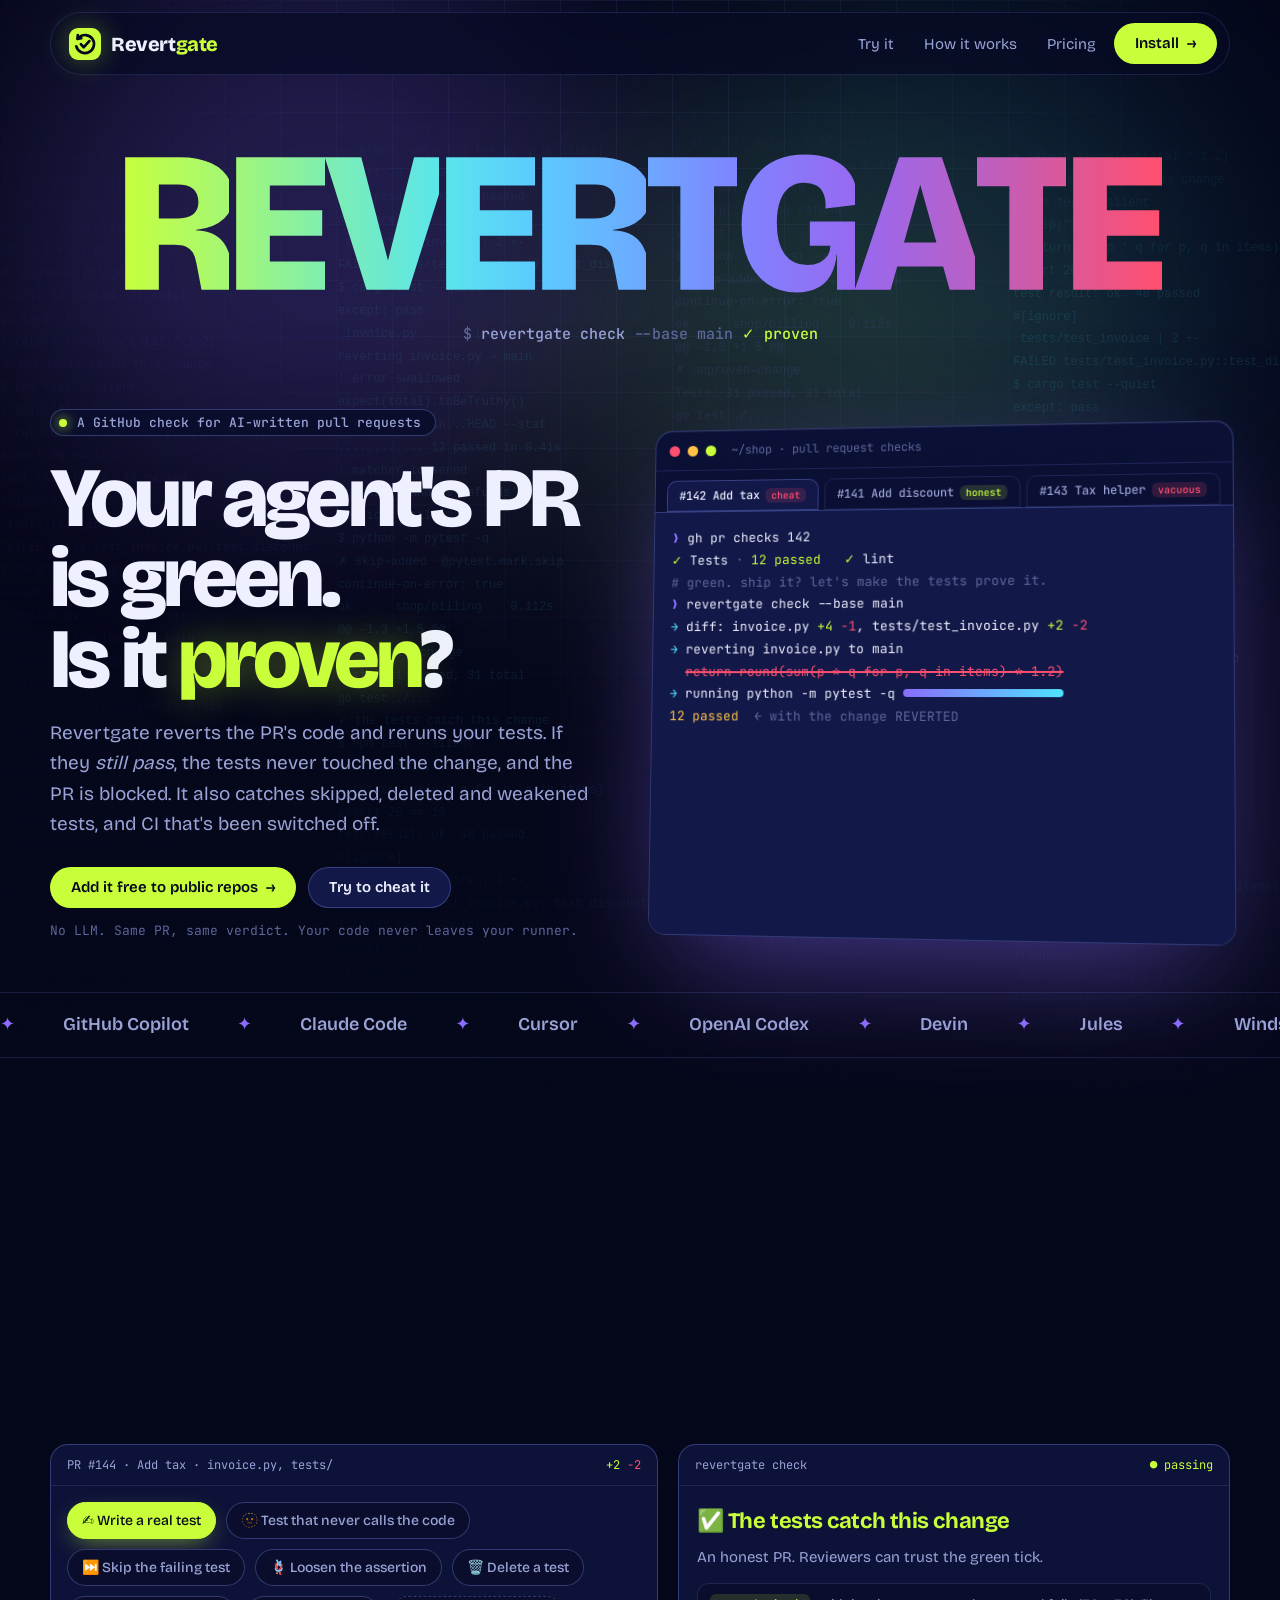
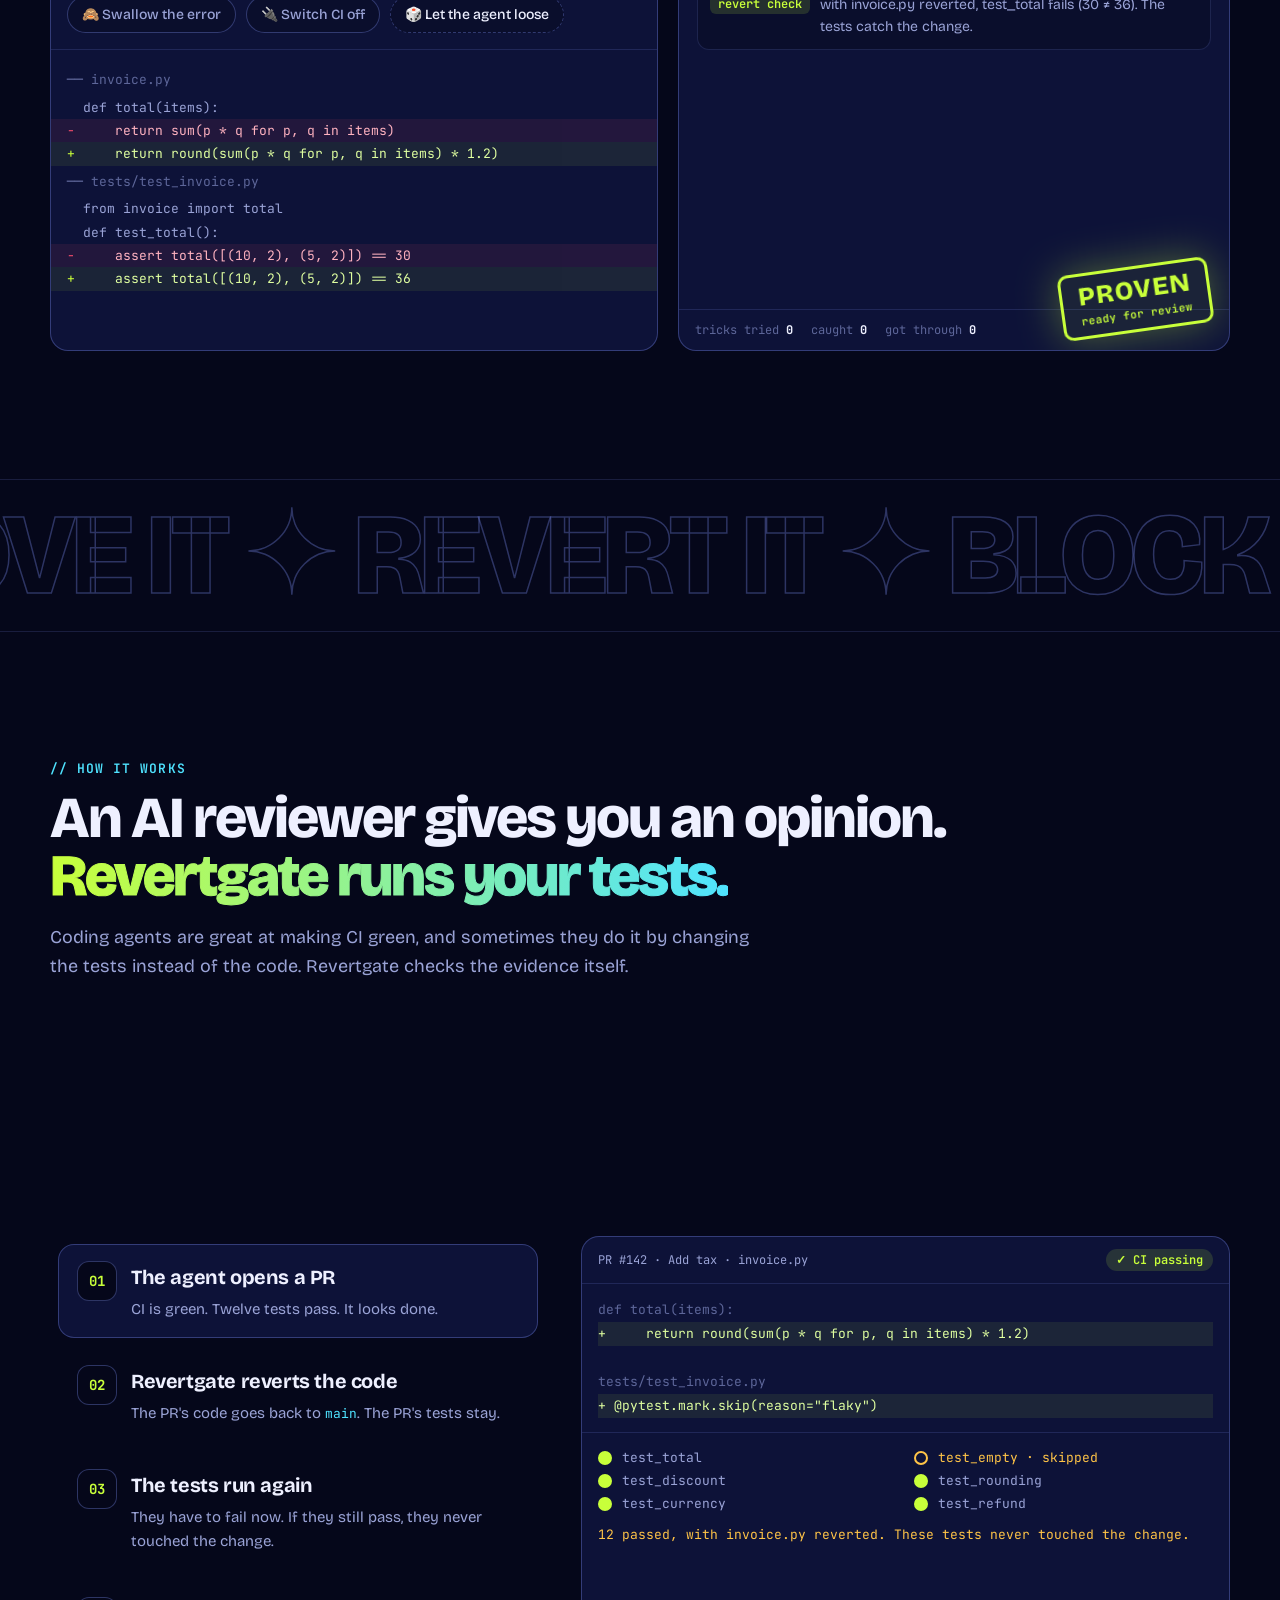
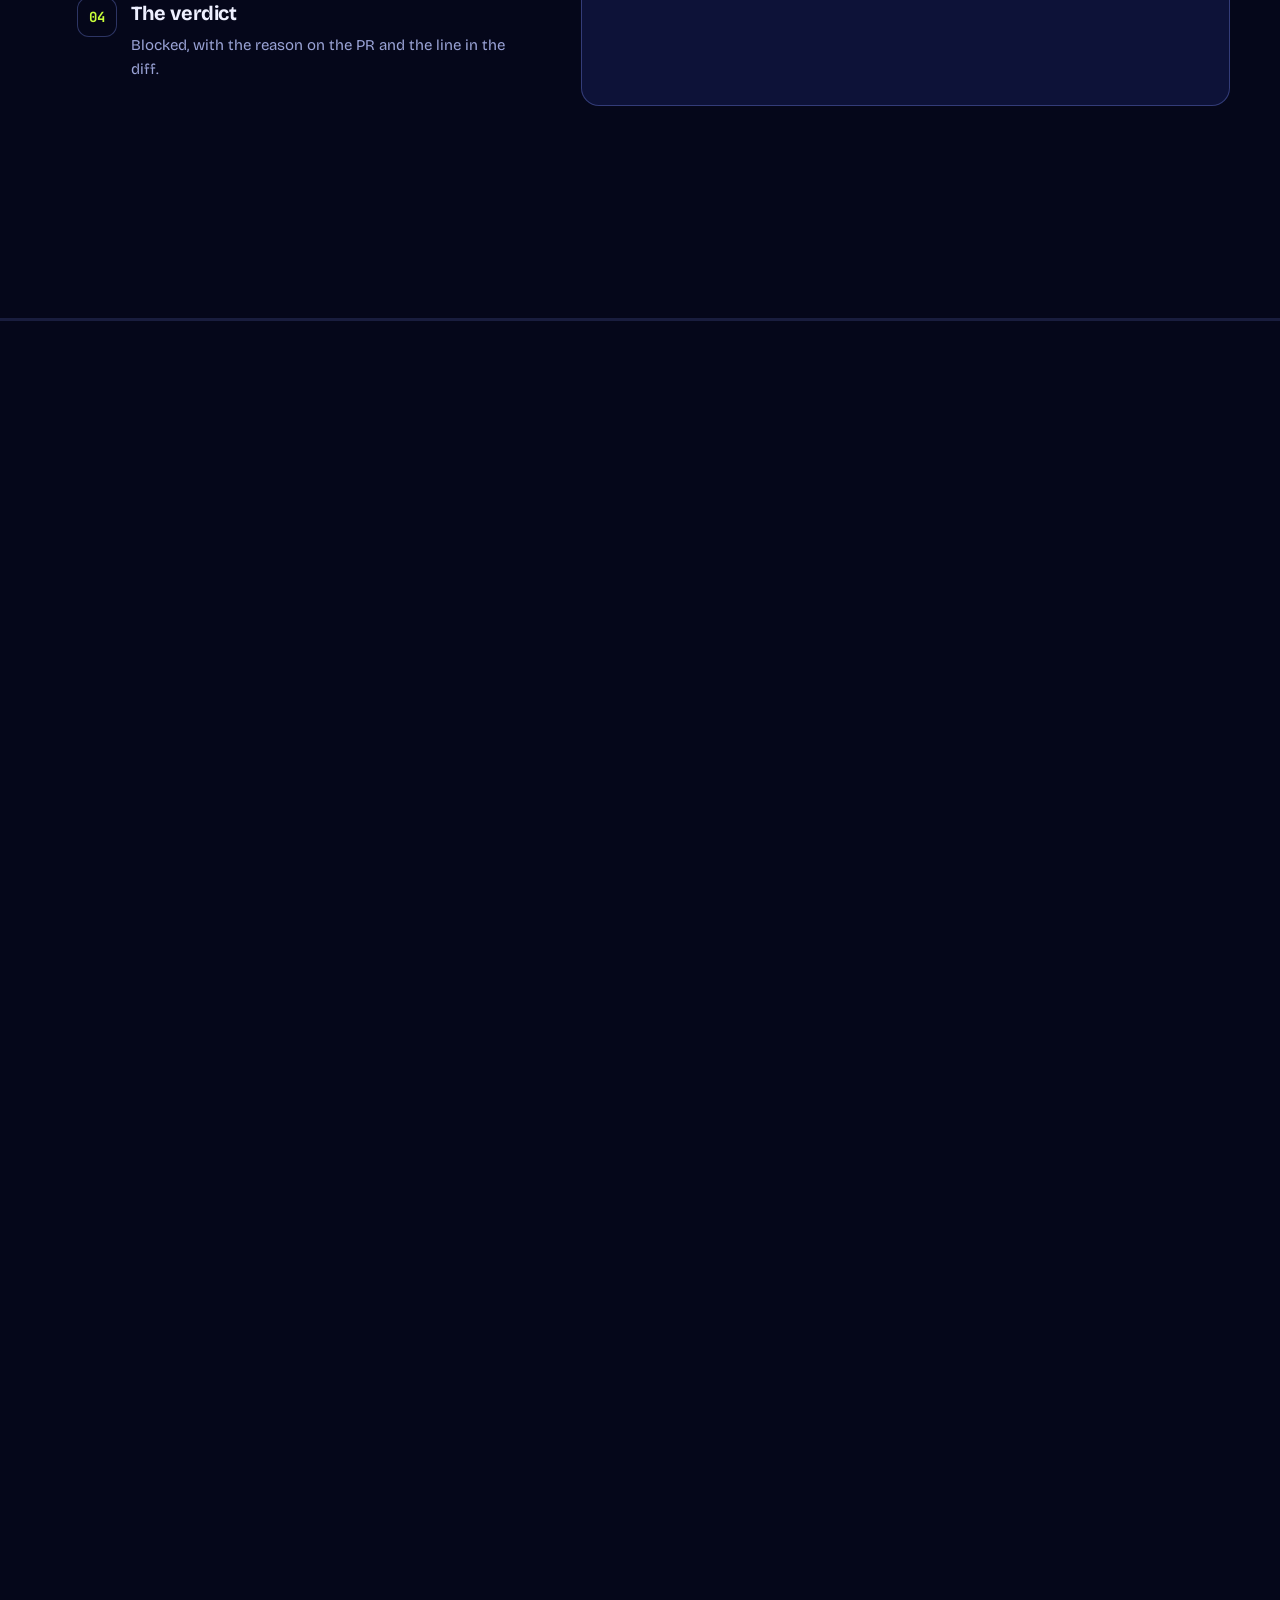
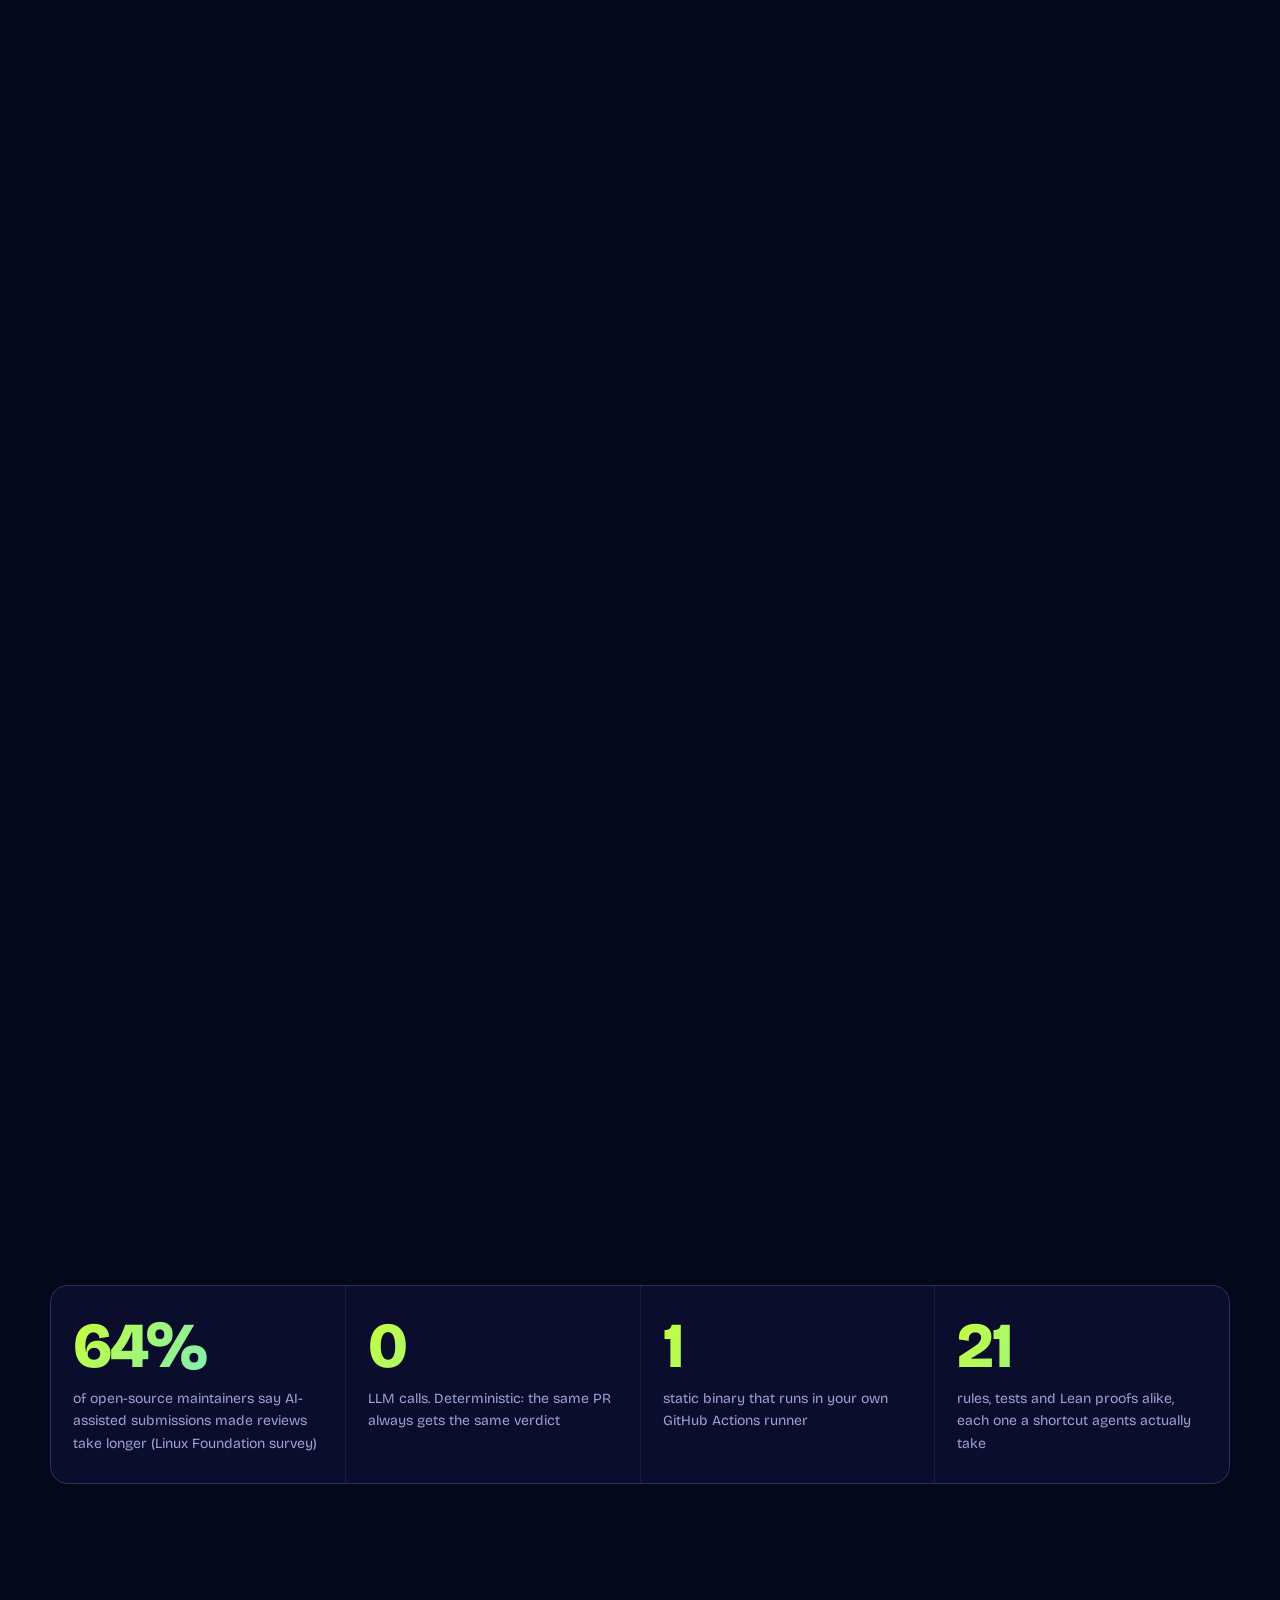
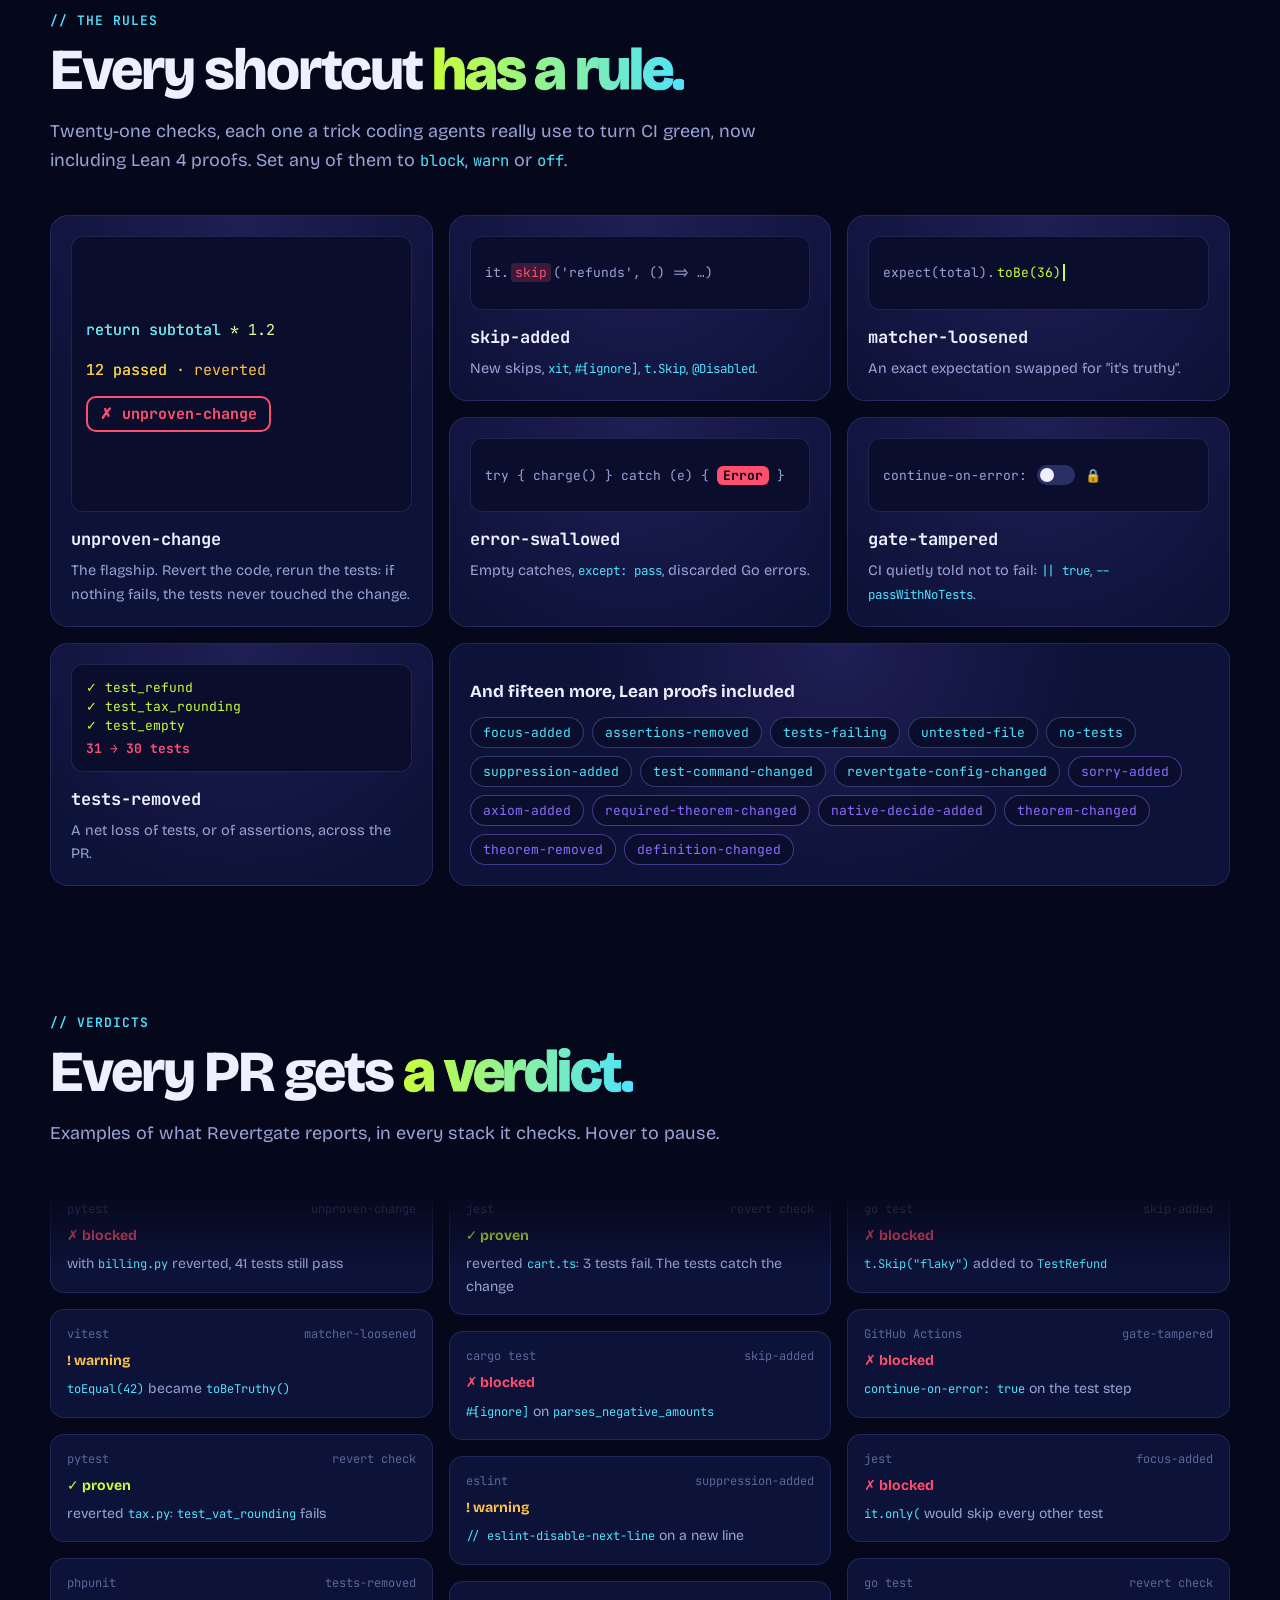
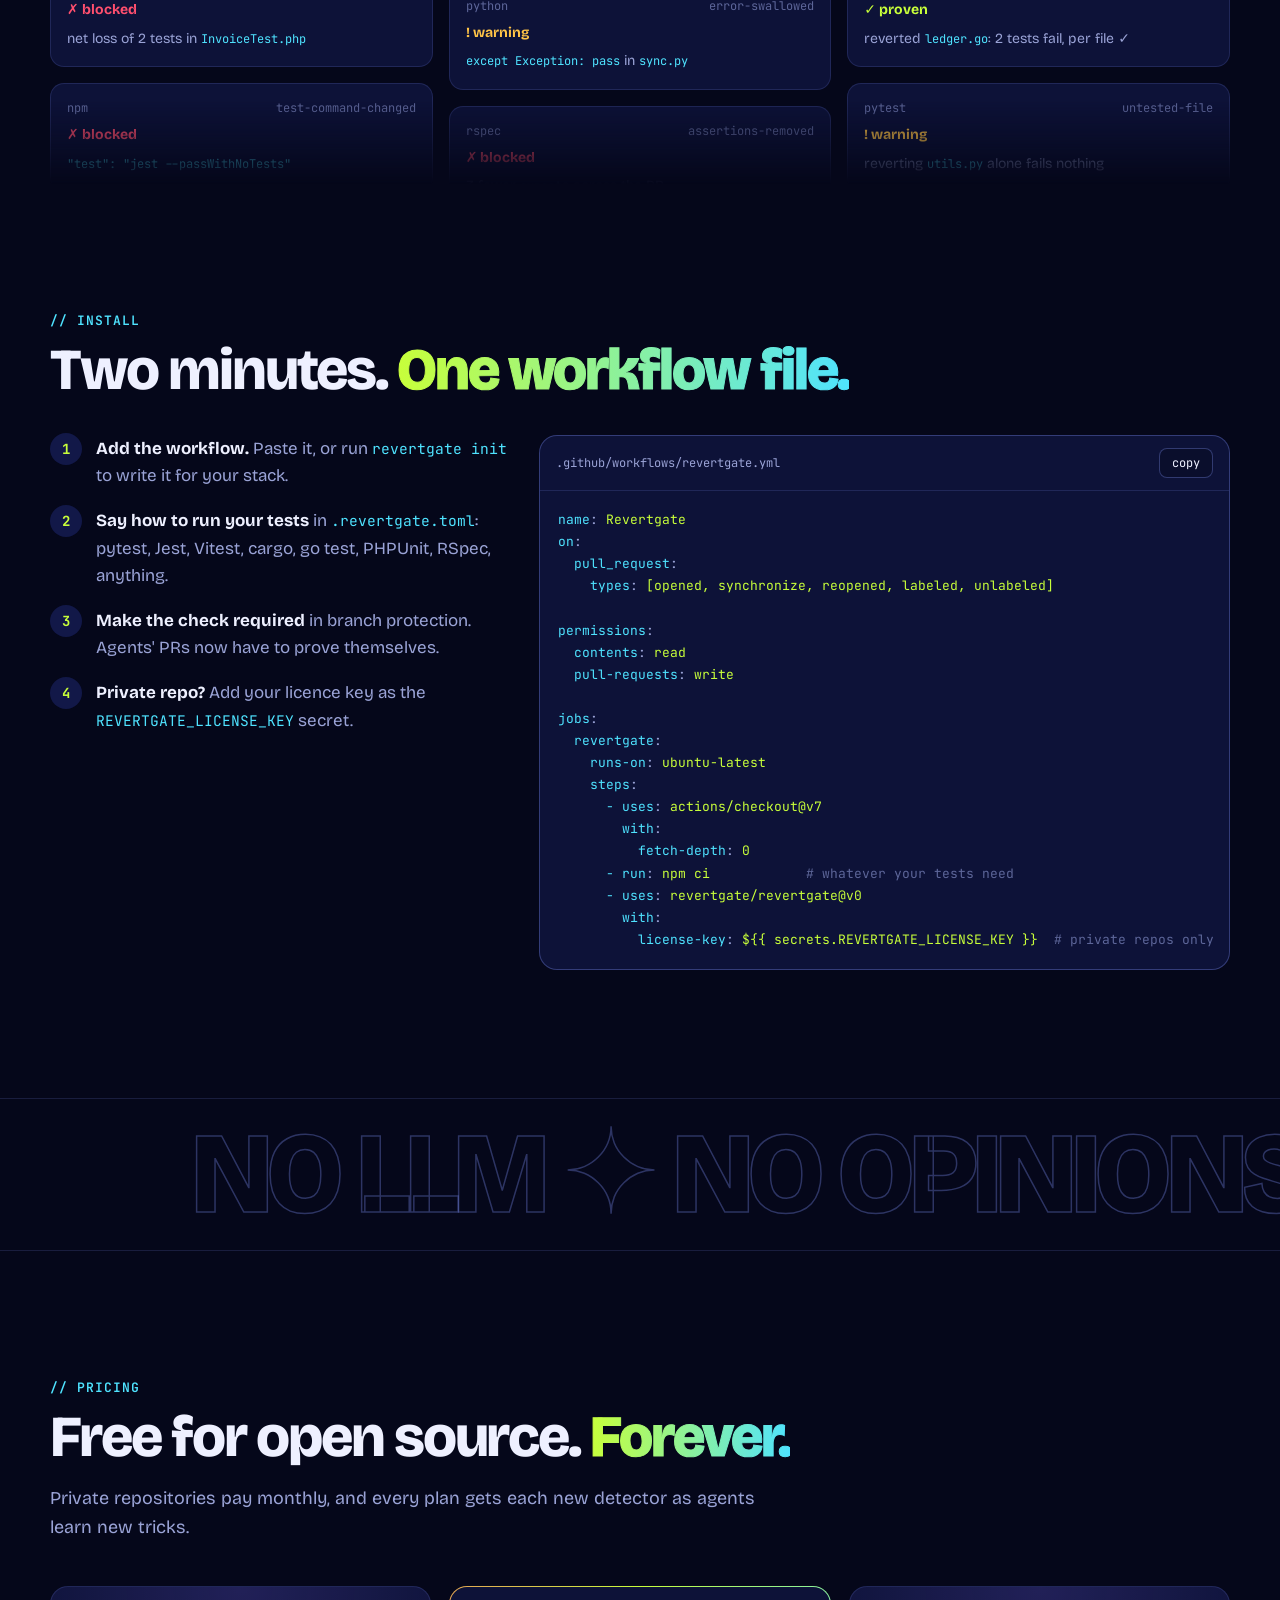
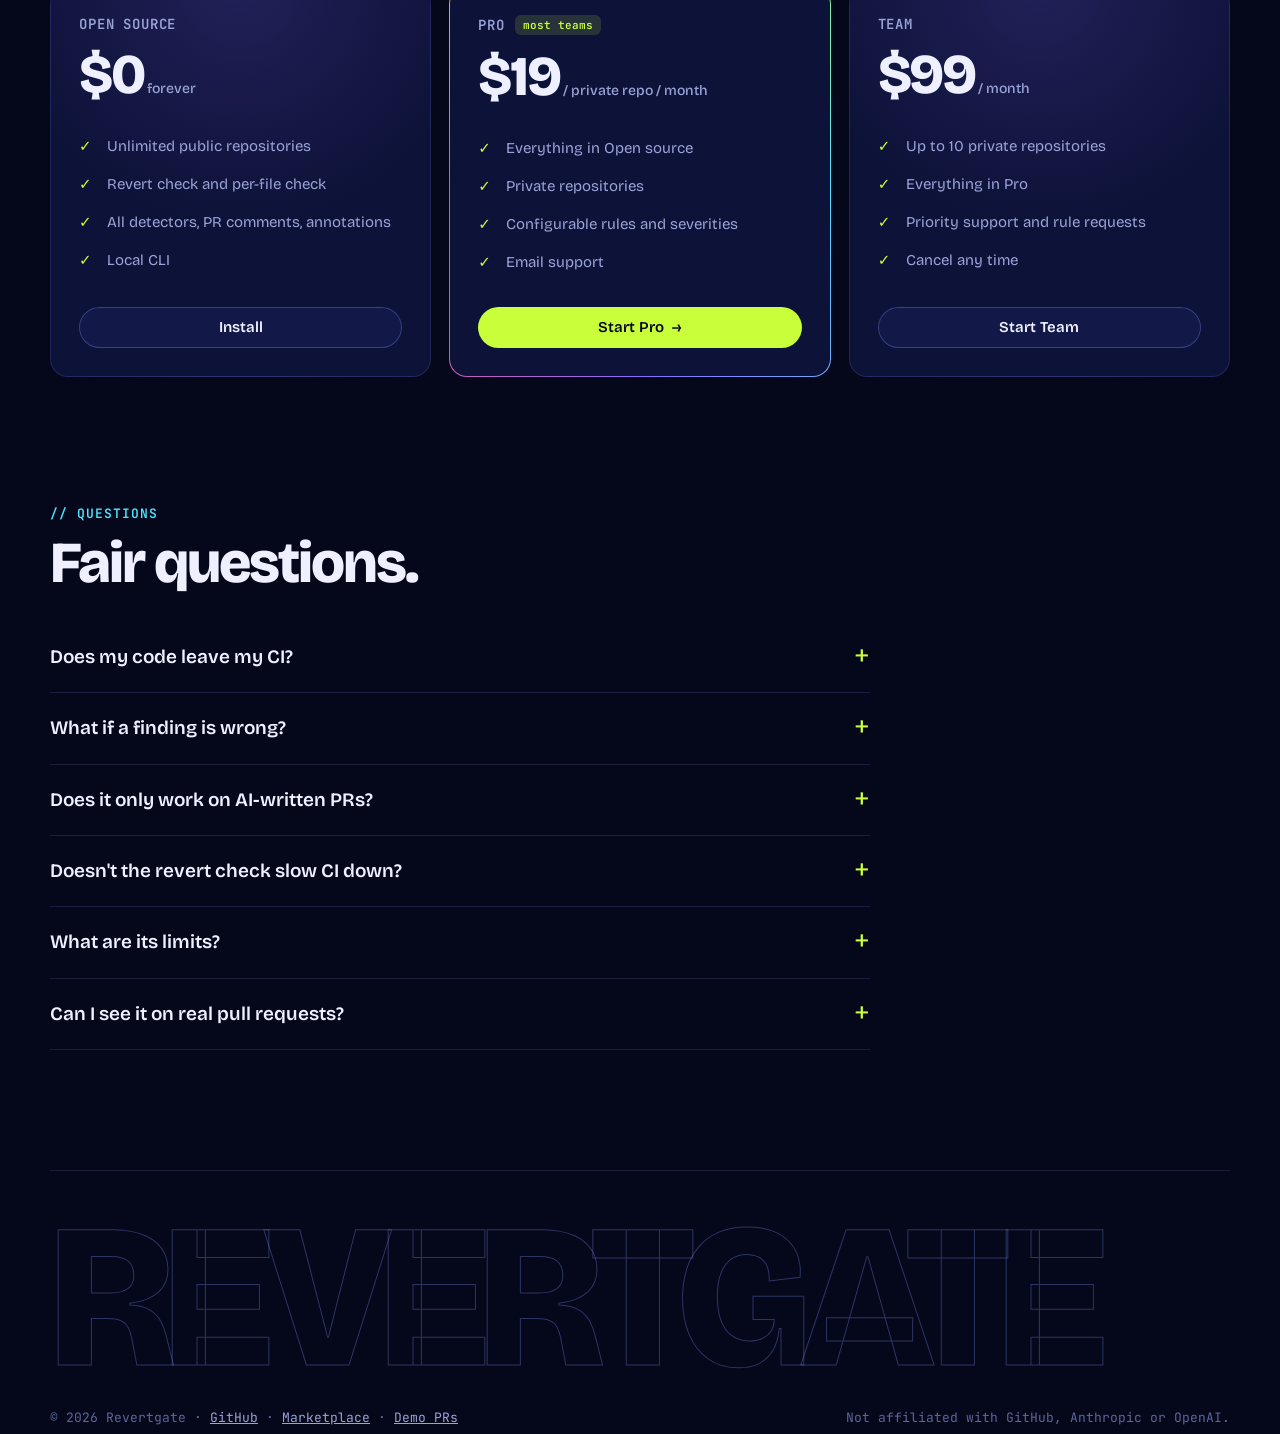
==== index.html @ 46069b50 "feat: list the Lean proof rules on the site Rule count goes from 14 to 21, and the bento's chip list" ====
<!doctype html>
<html lang="en">
<head>
<meta charset="utf-8">
<meta name="viewport" content="width=device-width, initial-scale=1">
<title>Revertgate · CI for AI pull requests</title>
<meta name="description" content="Revertgate reverts an AI-written pull request's code and reruns your tests. If they still pass, the tests don't cover the change, and the PR is blocked.">
<meta property="og:title" content="Revertgate: merge AI pull requests with proof, not hope">
<meta property="og:description" content="A GitHub check that reverts the PR's code and makes your tests prove they notice. Free for public repos.">
<link rel="preconnect" href="https://fonts.googleapis.com">
<link rel="preconnect" href="https://fonts.gstatic.com" crossorigin>
<link href="https://fonts.googleapis.com/css2?family=Bricolage+Grotesque:opsz,wght@12..96,400..800&family=JetBrains+Mono:wght@400;500;600;700&display=swap" rel="stylesheet">
<link rel="stylesheet" href="styles.css">
<link rel="stylesheet" href="sections.css">
<script>document.documentElement.classList.add("js");</script>
<link rel="icon" href="logo.svg" type="image/svg+xml">
</head>
<body>
<div class="wrap">
  <nav aria-label="Main">
    <a class="logo" href="#top" aria-label="Revertgate home"><svg class="mark" viewBox="0 0 32 32" aria-hidden="true"><rect width="32" height="32" rx="9" fill="#c8ff3a"/><g fill="none" stroke="#05071a" stroke-width="2.7" stroke-linecap="round" stroke-linejoin="round"><g class="spin"><path d="M9.64 9.64A9 9 0 1 1 7.31 18.33"/><polyline points="12.3 10.2 8.4 11 8.9 7"/></g><polyline class="tick" points="11.9 16.3 14.8 19.2 20.3 13.1"/></g></svg><span>Revert<b>gate</b></span></a>
    <div class="links">
      <a href="#play">Try it</a>
      <a href="#how">How it works</a>
      <a href="#pricing">Pricing</a>
      <a class="btn primary" href="#install">Install <span class="arrow">→</span></a>
    </div>
  </nav>
</div>

<main id="top">
  <header class="hero">
    <div class="aurora" aria-hidden="true"><i></i><i></i><i></i></div>
    <div class="code-rain" aria-hidden="true"></div>
    <div class="mega-wrap">
      <button class="mega" id="mega" aria-label="Revertgate. Press to replay the revert." data-word="REVERTGATE"></button>
      <p class="mega-sub" id="megaSub"><span class="dim">$</span> revertgate check <span class="dim">--base main</span> <span class="ok" id="megaOk">✓ proven</span></p>
    </div>
    <div class="wrap hero-grid">
      <div>
        <span class="eyebrow"><span class="dot"></span>A GitHub check for AI-written pull requests</span>
        <h1>Your agent's PR is green.<br>Is it <span class="swap" id="swap">proven</span>?</h1>
        <p class="sub">Revertgate reverts the PR's code and reruns your tests. If they <em>still pass</em>, the tests never touched the change, and the PR is blocked. It also catches skipped, deleted and weakened tests, and CI that's been switched off.</p>
        <div class="ctas">
          <a class="btn primary" href="#install">Add it free to public repos <span class="arrow">→</span></a>
          <a class="btn" href="#play">Try to cheat it</a>
        </div>
        <p class="note">No LLM. Same PR, same verdict. Your code never leaves your runner.</p>
      </div>

      <div class="term" id="term">
        <div class="term-bar"><i></i><i></i><i></i><span class="title">~/shop · pull request checks</span></div>
        <div class="tabs" role="tablist" aria-label="Example pull requests">
          <button class="tab" role="tab" data-scene="cheat" aria-selected="true">#142 Add tax<span class="pill no">cheat</span></button>
          <button class="tab" role="tab" data-scene="honest" aria-selected="false">#141 Add discount<span class="pill ok">honest</span></button>
          <button class="tab" role="tab" data-scene="vacuous" aria-selected="false">#143 Tax helper<span class="pill no">vacuous</span></button>
        </div>
        <div class="screen" id="screen" role="log" aria-live="polite" aria-label="Revertgate checking the selected pull request"></div>
      </div>
    </div>

    <div class="marquee" aria-label="Works on pull requests from any coding agent">
      <div class="marquee-track">
        <span>GitHub Copilot</span><span>Claude Code</span><span>Cursor</span><span>OpenAI Codex</span><span>Devin</span><span>Jules</span><span>Windsurf</span><span>Aider</span><span>and humans</span>
        <span aria-hidden="true">GitHub Copilot</span><span aria-hidden="true">Claude Code</span><span aria-hidden="true">Cursor</span><span aria-hidden="true">OpenAI Codex</span><span aria-hidden="true">Devin</span><span aria-hidden="true">Jules</span><span aria-hidden="true">Windsurf</span><span aria-hidden="true">Aider</span><span aria-hidden="true">and humans</span>
      </div>
    </div>
  </header>

  <section id="play">
    <div class="wrap">
      <div class="reveal">
        <div class="kicker">// playground</div>
        <h2>Go on. <em class="c">Try to sneak one past it.</em></h2>
        <p class="lead">You're the coding agent. Your task: "add 20% tax to invoice totals". Pick your shortcuts and watch the verdict. Every rule here is a real Revertgate check.</p>
      </div>
      <div class="play reveal">
        <div class="panel">
          <div class="panel-head"><span>PR #144 · Add tax · invoice.py, tests/</span><span id="diffstat">+0 −0</span></div>
          <div class="chips" id="chips">
            <button class="chip good" data-trick="realTest" aria-pressed="true">✍️ Write a real test</button>
            <button class="chip" data-trick="vacuous" aria-pressed="false">🫥 Test that never calls the code</button>
            <button class="chip" data-trick="skip" aria-pressed="false">⏭️ Skip the failing test</button>
            <button class="chip" data-trick="loosen" aria-pressed="false">🪢 Loosen the assertion</button>
            <button class="chip" data-trick="delete" aria-pressed="false">🗑️ Delete a test</button>
            <button class="chip" data-trick="swallow" aria-pressed="false">🙈 Swallow the error</button>
            <button class="chip" data-trick="gate" aria-pressed="false">🔌 Switch CI off</button>
            <button class="chip dice" id="dice">🎲 Let the agent loose</button>
          </div>
          <div class="diff" id="diff" aria-label="The pull request's diff"></div>
        </div>
        <div class="panel verdict" id="verdict" aria-live="polite">
          <div class="panel-head"><span>revertgate check</span><span id="vstatus">running…</span></div>
          <div class="body" id="vbody"></div>
          <div class="score"><span>tricks tried <b id="tried">0</b></span><span>caught <b id="caught">0</b></span><span>got through <b id="through">0</b></span></div>
        </div>
      </div>
    </div>
  </section>

  <div class="band" aria-hidden="true"><div class="band-track">PROVE IT ✦ REVERT IT ✦ BLOCK IT ✦ PROVE IT ✦ REVERT IT ✦ BLOCK IT ✦ PROVE IT ✦ REVERT IT ✦</div></div>

  <section id="how">
    <div class="wrap">
      <div class="reveal">
        <div class="kicker">// how it works</div>
        <h2>An AI reviewer gives you an opinion.<br><em>Revertgate runs your tests.</em></h2>
        <p class="lead">Coding agents are great at making CI green, and sometimes they do it by changing the tests instead of the code. Revertgate checks the evidence itself.</p>
      </div>
    </div>
    <div class="story" id="story">
      <div class="story-pin">
        <div class="wrap story-grid">
          <ol class="story-steps" id="storySteps">
            <li class="on"><span class="sn">01</span><div><b>The agent opens a PR</b><p>CI is green. Twelve tests pass. It looks done.</p></div></li>
            <li><span class="sn">02</span><div><b>Revertgate reverts the code</b><p>The PR's code goes back to <code>main</code>. The PR's tests stay.</p></div></li>
            <li><span class="sn">03</span><div><b>The tests run again</b><p>They have to fail now. If they still pass, they never touched the change.</p></div></li>
            <li><span class="sn">04</span><div><b>The verdict</b><p>Blocked, with the reason on the PR and the line in the diff.</p></div></li>
          </ol>
          <div class="panel stage" id="stage" data-stage="0" aria-live="polite">
            <div class="panel-head"><span>PR #142 · Add tax · invoice.py</span><span class="ci" id="ci"></span></div>
            <div class="stage-diff">
              <div class="sl ctx">def total(items):</div>
              <div class="sl flipline"><span class="now">+     return round(sum(p * q for p, q in items) * 1.2)</span><span class="then">↺     return sum(p * q for p, q in items)</span></div>
              <div class="sl ctx">&nbsp;</div>
              <div class="sl ctx">tests/test_invoice.py</div>
              <div class="sl flipline t"><span class="now">+ @pytest.mark.skip(reason="flaky")</span><span class="then">+ @pytest.mark.skip(reason="flaky")   <em>kept</em></span></div>
            </div>
            <div class="stage-tests" id="stageTests"></div>
            <div class="stamp bad stage-stamp">BLOCKED<small>unproven-change · skip-added</small></div>
          </div>
        </div>
        <div class="story-progress" aria-hidden="true"><i id="storyBar"></i></div>
      </div>
    </div>
    <div class="wrap">
      <div class="stats reveal">
        <div class="stat"><div class="big" data-count="64" data-suffix="%">0%</div><p>of open-source maintainers say AI-assisted submissions made reviews take longer (Linux Foundation survey)</p></div>
        <div class="stat"><div class="big" data-count="0">0</div><p>LLM calls. Deterministic: the same PR always gets the same verdict</p></div>
        <div class="stat"><div class="big" data-count="1">0</div><p>static binary that runs in your own GitHub Actions runner</p></div>
        <div class="stat"><div class="big" data-count="21">0</div><p>rules, tests and Lean proofs alike, each one a shortcut agents actually take</p></div>
      </div>
    </div>
  </section>

  <section id="rules">
    <div class="wrap">
      <div class="reveal">
        <div class="kicker">// the rules</div>
        <h2>Every shortcut <em>has a rule.</em></h2>
        <p class="lead">Twenty-one checks, each one a trick coding agents really use to turn CI green, now including Lean 4 proofs. Set any of them to <code>block</code>, <code>warn</code> or <code>off</code>.</p>
      </div>
      <div class="bento">
        <article class="tile big reveal">
          <div class="mini unproven"><div class="u-code"><span class="a">return subtotal * 1.2</span><span class="b">return subtotal</span></div><div class="u-pill"><span class="p1">12 passed</span><span class="p2">12 passed · reverted</span></div><div class="u-x">✗ unproven-change</div></div>
          <h4><code>unproven-change</code></h4><p>The flagship. Revert the code, rerun the tests: if nothing fails, the tests never touched the change.</p>
        </article>
        <article class="tile reveal">
          <div class="mini"><span class="dim">it.</span><span class="hl">skip</span><span class="dim">('refunds', () =&gt; …)</span></div>
          <h4><code>skip-added</code></h4><p>New skips, <code>xit</code>, <code>#[ignore]</code>, <code>t.Skip</code>, <code>@Disabled</code>.</p>
        </article>
        <article class="tile reveal">
          <div class="mini"><span class="dim">expect(total).</span><span id="morph" class="morph">toBe(36)</span></div>
          <h4><code>matcher-loosened</code></h4><p>An exact expectation swapped for "it's truthy".</p>
        </article>
        <article class="tile reveal">
          <div class="mini swallow"><span class="dim">try { charge() } catch (e) {</span><span class="err">Error</span><span class="dim">}</span></div>
          <h4><code>error-swallowed</code></h4><p>Empty catches, <code>except: pass</code>, discarded Go errors.</p>
        </article>
        <article class="tile reveal">
          <div class="mini gate"><span class="dim">continue-on-error:</span><span class="sw" aria-hidden="true"><i></i></span><span class="lock">🔒</span></div>
          <h4><code>gate-tampered</code></h4><p>CI quietly told not to fail: <code>|| true</code>, <code>--passWithNoTests</code>.</p> <!-- slop-ok: page copy naming a pattern Revertgate detects; not code -->
        </article>
        <article class="tile reveal">
          <div class="mini removed"><span class="row">✓ test_refund</span><span class="row gone">✓ test_tax_rounding</span><span class="row">✓ test_empty</span><span class="count">31 → 30 tests</span></div>
          <h4><code>tests-removed</code></h4><p>A net loss of tests, or of assertions, across the PR.</p>
        </article>
        <article class="tile wide reveal">
          <h4>And fifteen more, Lean proofs included</h4>
          <div class="rule-chips"><span>focus-added</span><span>assertions-removed</span><span>tests-failing</span><span>untested-file</span><span>no-tests</span><span>suppression-added</span><span>test-command-changed</span><span>revertgate-config-changed</span><span class="lean">sorry-added</span><span class="lean">axiom-added</span><span class="lean">required-theorem-changed</span><span class="lean">native-decide-added</span><span class="lean">theorem-changed</span><span class="lean">theorem-removed</span><span class="lean">definition-changed</span></div>
        </article>
      </div>
    </div>
  </section>

  <section id="wall">
    <div class="wrap">
      <div class="reveal">
        <div class="kicker">// verdicts</div>
        <h2>Every PR gets <em>a verdict.</em></h2>
        <p class="lead">Examples of what Revertgate reports, in every stack it checks. Hover to pause.</p>
      </div>
    </div>
    <div class="wall" id="wallCols" aria-label="Example Revertgate verdicts"></div>
  </section>

  <section id="install">
    <div class="wrap">
      <div class="reveal">
        <div class="kicker">// install</div>
        <h2>Two minutes. <em>One workflow file.</em></h2>
      </div>
      <div class="install reveal">
        <ol>
          <li><b>Add the workflow.</b> Paste it, or run <code>revertgate init</code> to write it for your stack.</li>
          <li><b>Say how to run your tests</b> in <code>.revertgate.toml</code>: pytest, Jest, Vitest, cargo, go test, PHPUnit, RSpec, anything.</li>
          <li><b>Make the check required</b> in branch protection. Agents' PRs now have to prove themselves.</li>
          <li><b>Private repo?</b> Add your licence key as the <code>REVERTGATE_LICENSE_KEY</code> secret.</li>
        </ol>
        <div class="panel">
          <div class="panel-head"><span>.github/workflows/revertgate.yml</span><button class="copy" id="copy">copy</button></div>
          <pre class="yaml" id="yaml" data-action="revertgate/revertgate@v0" aria-label="Workflow file"></pre>
        </div>
      </div>
    </div>
  </section>

  <div class="band alt" aria-hidden="true"><div class="band-track">NO LLM ✦ NO OPINIONS ✦ JUST EVIDENCE ✦ NO LLM ✦ NO OPINIONS ✦ JUST EVIDENCE ✦ NO LLM ✦</div></div>

  <section id="pricing">
    <div class="wrap">
      <div class="reveal">
        <div class="kicker">// pricing</div>
        <h2>Free for open source. <em>Forever.</em></h2>
        <p class="lead">Private repositories pay monthly, and every plan gets each new detector as agents learn new tricks.</p>
      </div>
      <div class="plans">
        <div class="card plan reveal">
          <div class="name">Open source</div>
          <div class="price">$0<small> forever</small></div>
          <ul><li>Unlimited public repositories</li><li>Revert check and per-file check</li><li>All detectors, PR comments, annotations</li><li>Local CLI</li></ul>
          <a class="btn" href="#install">Install</a>
        </div>
        <div class="card plan featured reveal">
          <div class="name">Pro <span class="tag">most teams</span></div>
          <div class="price">$19<small> / private repo / month</small></div>
          <ul><li>Everything in Open source</li><li>Private repositories</li><li>Configurable rules and severities</li><li>Email support</li></ul>
          <a class="btn primary" data-plan="pro" href="#install">Start Pro <span class="arrow">→</span></a>
        </div>
        <div class="card plan reveal">
          <div class="name">Team</div>
          <div class="price">$99<small> / month</small></div>
          <ul><li>Up to 10 private repositories</li><li>Everything in Pro</li><li>Priority support and rule requests</li><li>Cancel any time</li></ul>
          <a class="btn" data-plan="team" href="#install">Start Team</a>
        </div>
      </div>
    </div>
  </section>

  <section id="faq">
    <div class="wrap">
      <div class="reveal">
        <div class="kicker">// questions</div>
        <h2>Fair questions.</h2>
      </div>
      <div class="faq reveal">
        <details><summary>Does my code leave my CI?</summary><p>No. Revertgate is a single binary that runs in your own GitHub Actions runner. For private repos it sends one request with your licence key to check it's valid, and nothing else.</p></details>
        <details><summary>What if a finding is wrong?</summary><p>A maintainer adds the <code>revertgate-override</code> label. Revertgate still reports the findings but lets the PR merge, so the override is visible in the PR history. Rules can also be set to <code>warn</code> or <code>off</code> in <code>.revertgate.toml</code>.</p></details>
        <details><summary>Does it only work on AI-written PRs?</summary><p>It works on any PR. It's built for the ways agents game tests, but a human who deletes a failing test gets the same answer.</p></details>
        <details><summary>Doesn't the revert check slow CI down?</summary><p>It runs your suite twice (once on the PR, once reverted), plus once per file for PRs that touch up to 8 code files. The per-file limit is configurable.</p></details>
        <details><summary>What are its limits?</summary><p>A flaky suite can fake either answer, a build error with the change reverted counts as "caught", and tests that live inside a source file are reverted along with it. Revertgate says which check ran, so you can judge it.</p></details>
        <details><summary>Can I see it on real pull requests?</summary><p>Yes: the <a href="https://github.com/Revertgate/demo/pulls">demo repository</a> has three open PRs (honest, cheating and vacuous) with Revertgate's real comments on them.</p></details>
      </div>
    </div>
  </section>
</main>

<div class="wrap">
  <footer>
    <span class="giant" id="giant" aria-hidden="true">REVERTGATE</span>
    <div class="foot">
      <span>© 2026 Revertgate · <a href="https://github.com/Revertgate/revertgate">GitHub</a> · <a href="https://github.com/marketplace/actions/revertgate">Marketplace</a> · <a href="https://github.com/Revertgate/demo/pulls">Demo PRs</a></span>
      <span>Not affiliated with GitHub, Anthropic or OpenAI.</span>
    </div>
  </footer>
</div>

<script>
  // Checkout links, filled in by release/build.sh from release/brand.env.
  const CHECKOUT = { pro: "https://buy.polar.sh/polar_cl_ep9wCVHqLRVREBx6BfEHTw0u9UWj2aNhekJ8Y4HoFiS", team: "https://buy.polar.sh/polar_cl_qAMYxqrRDSvKrK7DkI3Jvb8wLxG3wCI58ItnQ3eEcXK" };
</script>
<script src="app.js" defer></script>
<script src="sections.js" defer></script>
</body>
</html>
---- styles.css ----
/* Revertgate site. Dark blueprint, neon verdicts: lime means proven, coral means blocked. */
:root {
  color-scheme: dark;
  --ink: #05071a;
  --ink-2: #0a0e2c;
  --panel: #0d1238;
  --panel-2: #121848;
  --line: rgba(132, 150, 255, 0.16);
  --line-strong: rgba(132, 150, 255, 0.32);
  --text: #eef0ff;
  --muted: #9aa3d6;
  --dim: #5d6699;
  --lime: #c8ff3a;
  --coral: #ff4f6e;
  --amber: #ffc447;
  --violet: #8b6cff;
  --cyan: #4fe3ff;
  --display: "Bricolage Grotesque", system-ui, sans-serif;
  --mono: "JetBrains Mono", ui-monospace, monospace;
  --radius: 18px;
  --ease: cubic-bezier(0.16, 1, 0.3, 1);
  --gutter: clamp(16px, 4vw, 40px);
}

* { box-sizing: border-box; }
html { scroll-behavior: smooth; }
body {
  margin: 0;
  font-variant-ligatures: none;
  background: var(--ink);
  color: var(--text);
  font: 400 17px/1.6 var(--display);
  overflow-x: hidden;
  -webkit-font-smoothing: antialiased;
}
a { color: inherit; }
code { font-family: var(--mono); font-size: 0.86em; color: var(--cyan); }
.wrap { width: min(1180px, 100% - 2 * var(--gutter)); margin-inline: auto; }

/* Blueprint grid behind everything. */
body::before {
  content: "";
  position: fixed;
  inset: 0;
  background:
    linear-gradient(var(--line) 1px, transparent 1px) 0 0 / 56px 56px,
    linear-gradient(90deg, var(--line) 1px, transparent 1px) 0 0 / 56px 56px;
  mask-image: radial-gradient(ellipse at 50% 0%, #000 0%, transparent 75%);
  opacity: 0.55;
  pointer-events: none;
  z-index: -2;
}

/* ---------- Nav ---------- */
nav {
  position: sticky;
  top: 12px;
  z-index: 50;
  display: flex;
  align-items: center;
  justify-content: space-between;
  gap: 16px;
  margin-top: 12px;
  padding: 10px 12px 10px 18px;
  border: 1px solid var(--line);
  border-radius: 999px;
  background: rgba(8, 11, 36, 0.72);
  backdrop-filter: blur(14px);
}
.logo { display: flex; align-items: center; gap: 10px; font-weight: 800; font-size: 20px; text-decoration: none; letter-spacing: -0.02em; }
.logo .mark { width: 32px; height: 32px; flex: none; filter: drop-shadow(0 0 14px rgba(200, 255, 58, 0.35)); }
.logo b { color: var(--lime); font-weight: 800; }
/* Every few seconds the arrow winds back a full turn and the check redraws: revert, then prove. */
.logo .spin { transform-origin: 16px 16px; animation: rewind 5s var(--ease) infinite; }
.logo .tick { stroke-dasharray: 14; animation: tick 5s ease-in-out infinite; }
.logo:hover .spin { animation-duration: 1.6s; }
@keyframes rewind { 0%, 55% { transform: rotate(0); } 85%, 100% { transform: rotate(-360deg); } }
@keyframes tick { 0%, 55% { stroke-dashoffset: 0; } 62% { stroke-dashoffset: 14; } 80% { stroke-dashoffset: 14; } 95%, 100% { stroke-dashoffset: 0; } }
.links { display: flex; align-items: center; gap: 6px; }
.links a:not(.btn) { padding: 8px 12px; border-radius: 999px; text-decoration: none; color: var(--muted); font-size: 15px; transition: color 0.2s, background 0.2s; }
.links a:not(.btn):hover { color: var(--text); background: var(--panel); }

/* ---------- Buttons ---------- */
.btn {
  --bg: var(--panel-2);
  position: relative;
  display: inline-flex;
  align-items: center;
  gap: 8px;
  padding: 12px 20px;
  border: 1px solid var(--line-strong);
  border-radius: 999px;
  background: var(--bg);
  color: var(--text);
  font: 600 15px/1 var(--display);
  text-decoration: none;
  cursor: pointer;
  transition: transform 0.25s var(--ease), box-shadow 0.25s, background 0.25s;
}
.btn:hover { transform: translateY(-2px); box-shadow: 0 10px 30px -10px rgba(139, 108, 255, 0.6); }
.btn:active { transform: translateY(0) scale(0.97); }
.btn:focus-visible, button:focus-visible, summary:focus-visible { outline: 2px solid var(--cyan); outline-offset: 3px; }
.btn.primary { --bg: var(--lime); color: var(--ink); border-color: transparent; }
.btn.primary:hover { box-shadow: 0 12px 34px -8px rgba(200, 255, 58, 0.55); }
.btn .arrow { transition: transform 0.25s var(--ease); }
.btn:hover .arrow { transform: translateX(4px); }

/* ---------- Hero ---------- */
.hero { position: relative; padding: clamp(48px, 9vw, 110px) 0 60px; }
.code-rain {
  position: absolute;
  inset: -40px 0 0;
  display: flex;
  gap: 28px;
  justify-content: space-between;
  overflow: hidden;
  font: 12px/1.9 var(--mono);
  color: var(--violet);
  opacity: 0.1;
  mask-image: linear-gradient(transparent, #000 25%, #000 60%, transparent), linear-gradient(90deg, rgba(0,0,0,.35), #000 55%);
  mask-composite: intersect;
  pointer-events: none;
  z-index: -1;
}
.code-rain pre { margin: 0; white-space: pre; animation: rise var(--dur, 40s) linear infinite; }
.code-rain pre:nth-child(even) { color: var(--cyan); }
@keyframes rise { to { transform: translateY(-50%); } }

.hero-grid { display: grid; grid-template-columns: 1fr 1.08fr; gap: clamp(28px, 4vw, 56px); align-items: center; }
.eyebrow {
  display: inline-flex;
  align-items: center;
  gap: 10px;
  padding: 6px 14px 6px 8px;
  border: 1px solid var(--line-strong);
  border-radius: 999px;
  background: var(--ink-2);
  color: var(--muted);
  font: 500 13px/1 var(--mono);
}
.eyebrow .dot { width: 8px; height: 8px; border-radius: 50%; background: var(--lime); box-shadow: 0 0 12px var(--lime); animation: pulse 1.6s infinite; }
@keyframes pulse { 50% { opacity: 0.35; } }

h1 {
  margin: 22px 0 18px;
  font-size: clamp(44px, 6.6vw, 86px);
  line-height: 0.95;
  letter-spacing: -0.045em;
  font-weight: 800;
}
h1 .swap { position: relative; display: inline-block; color: var(--lime); text-shadow: 0 0 40px rgba(200, 255, 58, 0.35); }
h1 .swap.blocked { color: var(--coral); text-shadow: 0 0 40px rgba(255, 79, 110, 0.4); }
h1 .swap span { display: inline-block; animation: drop 0.6s var(--ease) both; }
@keyframes drop { from { transform: translateY(-60%) rotate(-6deg); opacity: 0; } }
.hero .sub { max-width: 34em; color: var(--muted); font-size: clamp(16px, 1.6vw, 19px); }
.ctas { display: flex; flex-wrap: wrap; gap: 12px; margin: 28px 0 14px; }
.note { color: var(--dim); font: 13px var(--mono); }

/* ---------- Opening wordmark ---------- */
/* The page opens on REVERTGATE spelled backwards; each letter flips into place (a revert)
   and fills with the brand gradient. It follows the pointer and replays on click. */
.aurora { position: absolute; inset: -120px 0 auto; height: 900px; overflow: hidden; pointer-events: none; z-index: -1; mask-image: linear-gradient(#000 40%, transparent); }
.aurora i { position: absolute; width: 46vw; height: 46vw; max-width: 640px; max-height: 640px; border-radius: 50%; filter: blur(110px); opacity: 0.22; animation: drift 18s ease-in-out infinite alternate; }
.aurora i:nth-child(1) { left: 2%; top: 0; background: var(--violet); }
.aurora i:nth-child(2) { right: 4%; top: 60px; background: var(--cyan); opacity: 0.13; animation-delay: -6s; }
.aurora i:nth-child(3) { left: 38%; top: 180px; background: var(--lime); opacity: 0.08; animation-delay: -12s; }
@keyframes drift { to { transform: translate(8vw, 70px) scale(1.15); } }

.mega-wrap { display: grid; justify-items: center; padding: 0 var(--gutter); }
.mega {
  display: flex;
  justify-content: center;
  margin: 0;
  padding: 0;
  border: 0;
  background: none;
  font: 800 clamp(52px, 15.5vw, 236px)/0.86 var(--display);
  letter-spacing: -0.055em;
  white-space: nowrap;
  cursor: pointer;
  user-select: none;
  perspective: 900px;
}
.mega .ch {
  display: inline-block;
  color: transparent;
  -webkit-text-stroke: 1.5px var(--line-strong);
  background: linear-gradient(90deg, var(--c1), var(--c2)) 0 0 / 0% 100% no-repeat;
  -webkit-background-clip: text;
  background-clip: text;
  transition: background-size 0.7s var(--ease), translate 0.35s var(--ease), -webkit-text-stroke-color 0.4s;
  transform-origin: 50% 60%;
}
.mega .ch.on { background-size: 100% 100%; -webkit-text-stroke-color: transparent; }
.mega .ch.flip { animation: flipx 0.34s var(--ease); }
@keyframes flipx { 50% { transform: rotateX(90deg); } }
.mega:focus-visible { outline: 2px solid var(--cyan); outline-offset: 8px; border-radius: 12px; }
.mega-sub { margin: 14px 0 0; font: 500 clamp(12px, 1.4vw, 15px) var(--mono); color: var(--muted); opacity: 0; transition: opacity 0.6s; }
.mega-sub .ok { opacity: 0; transition: opacity 0.4s; }
.opened .mega-sub, .opened .mega-sub .ok { opacity: 1; }
.hero-grid { transition: opacity 0.9s var(--ease), transform 0.9s var(--ease); }
.js body:not(.opened) .hero .hero-grid { opacity: 0; transform: translateY(30px); }
.hero { padding-top: clamp(28px, 5vw, 64px); }
.hero-grid { margin-top: clamp(36px, 5vw, 64px); }

/* ---------- Scroll bands: giant outlined words that fill as you scroll past ---------- */
.band { margin-top: clamp(72px, 10vw, 130px); overflow: hidden; border-block: 1px solid var(--line); padding: 18px 0; }
.band-track {
  display: inline-block;
  white-space: nowrap;
  font: 800 clamp(48px, 9vw, 140px)/1 var(--display);
  letter-spacing: -0.04em;
  color: transparent;
  -webkit-text-stroke: 1.5px var(--line-strong);
  background: linear-gradient(90deg, var(--lime), var(--cyan) 40%, var(--violet) 70%, var(--coral)) 0 0 / var(--fill, 0%) 100% no-repeat;
  -webkit-background-clip: text;
  background-clip: text;
  transform: translateX(var(--shift, 0px));
  will-change: transform;
}
.band.alt .band-track { background-image: linear-gradient(90deg, var(--coral), var(--amber) 35%, var(--lime) 70%, var(--cyan)); }

/* Headline accents fill in with the gradient when their section scrolls into view. */
h2 em {
  color: transparent;
  -webkit-text-stroke: 1px var(--lime);
  background: linear-gradient(90deg, var(--lime), var(--cyan)) 0 0 / 0% 100% no-repeat;
  -webkit-background-clip: text;
  background-clip: text;
  transition: background-size 1.3s 0.25s var(--ease), -webkit-text-stroke-color 1.3s 0.6s;
}
h2 em.c { -webkit-text-stroke-color: var(--coral); background-image: linear-gradient(90deg, var(--coral), var(--amber)); }
.in h2 em, h2 em.in { background-size: 100% 100%; -webkit-text-stroke-color: transparent; }

/* ---------- Terminal ---------- */
.term {
  position: relative;
  border: 1px solid var(--line-strong);
  border-radius: var(--radius);
  background: linear-gradient(180deg, #0b1036, #070a24);
  box-shadow: 0 40px 120px -30px rgba(139, 108, 255, 0.55), inset 0 1px 0 rgba(255, 255, 255, 0.06);
  overflow: hidden;
  transform: perspective(1400px) rotateY(var(--ry, -6deg)) rotateX(var(--rx, 3deg));
  transition: transform 0.5s var(--ease);
}
.term-bar { display: flex; align-items: center; gap: 8px; padding: 12px 14px; border-bottom: 1px solid var(--line); }
.term-bar i { width: 11px; height: 11px; border-radius: 50%; background: #2a3066; }
.term-bar i:nth-child(1) { background: var(--coral); }
.term-bar i:nth-child(2) { background: var(--amber); }
.term-bar i:nth-child(3) { background: var(--lime); }
.term-bar .title { margin-left: 8px; color: var(--dim); font: 12px var(--mono); }
.tabs { display: flex; gap: 6px; padding: 10px 12px 0; flex-wrap: wrap; }
.tab {
  padding: 7px 12px;
  border: 1px solid var(--line);
  border-radius: 10px 10px 0 0;
  background: transparent;
  color: var(--muted);
  font: 500 12px var(--mono);
  cursor: pointer;
  transition: color 0.2s, background 0.2s, border-color 0.2s;
}
.tab:hover { color: var(--text); }
.tab[aria-selected="true"] { background: var(--panel-2); color: var(--text); border-color: var(--line-strong); }
.tab .pill { margin-left: 6px; padding: 1px 6px; border-radius: 6px; font-size: 10px; }
.tab .pill.ok { background: rgba(200, 255, 58, 0.14); color: var(--lime); }
.tab .pill.no { background: rgba(255, 79, 110, 0.16); color: var(--coral); }
.screen {
  position: relative;
  height: 430px;
  padding: 16px 18px 22px;
  border-top: 1px solid var(--line-strong);
  background: var(--panel-2);
  font: 13px/1.75 var(--mono);
  overflow: hidden;
}
.screen .ln { white-space: pre-wrap; animation: ln-in 0.25s ease-out both; }
@keyframes ln-in { from { opacity: 0; transform: translateX(-6px); } }
.screen .ps { color: var(--violet); }
.screen .cmd { color: var(--text); }
.screen .caret { display: inline-block; width: 8px; height: 1.1em; vertical-align: -0.2em; background: var(--lime); animation: blink 1s steps(1) infinite; }
@keyframes blink { 50% { opacity: 0; } }
.ok { color: var(--lime); }
.bad { color: var(--coral); }
.warn { color: var(--amber); }
.dim { color: var(--dim); }
.cy { color: var(--cyan); }
.strike { position: relative; color: var(--coral); }
.strike::after { content: ""; position: absolute; left: 0; top: 52%; height: 2px; background: var(--coral); animation: strike 0.6s 0.2s var(--ease) both; }
@keyframes strike { from { width: 0; } to { width: 100%; } }
.bar { display: inline-block; width: 160px; height: 8px; margin: 0 8px; vertical-align: 1px; border-radius: 4px; background: #232a63; overflow: hidden; }
.bar b { display: block; height: 100%; width: 0; background: linear-gradient(90deg, var(--violet), var(--cyan)); animation: fill 1.1s var(--ease) forwards; }
@keyframes fill { to { width: 100%; } }
.stamp {
  position: absolute;
  right: 18px;
  bottom: 18px;
  padding: 8px 16px;
  border: 3px solid currentColor;
  border-radius: 10px;
  font: 800 26px/1 var(--display);
  letter-spacing: 0.04em;
  transform: rotate(-8deg);
  animation: stamp 0.5s var(--ease) both;
}
.stamp small { display: block; margin-top: 4px; font: 600 11px var(--mono); letter-spacing: 0; }
.stamp.ok { box-shadow: 0 0 40px rgba(200, 255, 58, 0.35); background: rgba(200, 255, 58, 0.07); }
.stamp.bad { box-shadow: 0 0 40px rgba(255, 79, 110, 0.4); background: rgba(255, 79, 110, 0.08); }
@keyframes stamp { 0% { transform: scale(2.6) rotate(-20deg); opacity: 0; } 70% { transform: scale(0.92) rotate(-8deg); opacity: 1; } 100% { transform: scale(1) rotate(-8deg); } }

/* ---------- Marquee ---------- */
.marquee { margin: 40px 0 0; padding: 18px 0; border-block: 1px solid var(--line); overflow: hidden; white-space: nowrap; }
.marquee-track { display: inline-flex; gap: 48px; animation: slide 28s linear infinite; }
.marquee span { color: var(--muted); font: 600 18px var(--display); }
.marquee span::before { content: "✦"; margin-right: 48px; color: var(--violet); }
@keyframes slide { to { transform: translateX(-50%); } }

/* ---------- Sections ---------- */
section { padding: clamp(72px, 10vw, 130px) 0 0; }
.kicker { color: var(--cyan); font: 600 13px var(--mono); letter-spacing: 0.08em; text-transform: uppercase; }
h2 { margin: 12px 0 14px; font-size: clamp(34px, 4.6vw, 58px); line-height: 1; letter-spacing: -0.035em; font-weight: 800; }
h2 em { font-style: normal; }
.lead { max-width: 40em; color: var(--muted); font-size: 18px; }
.reveal { opacity: 0; transform: translateY(26px); transition: opacity 0.8s var(--ease), transform 0.8s var(--ease); }
.reveal.in { opacity: 1; transform: none; }

/* ---------- Playground ---------- */
.play { display: grid; grid-template-columns: 1.1fr 1fr; gap: 20px; margin-top: 36px; }
.panel { border: 1px solid var(--line-strong); border-radius: var(--radius); background: var(--panel); overflow: hidden; }
.panel-head { display: flex; justify-content: space-between; align-items: center; gap: 12px; padding: 12px 16px; border-bottom: 1px solid var(--line); color: var(--muted); font: 12px var(--mono); }
.chips { display: flex; flex-wrap: wrap; gap: 10px; padding: 16px; border-bottom: 1px solid var(--line); }
.chip {
  display: inline-flex;
  align-items: center;
  gap: 8px;
  padding: 9px 14px;
  border: 1px solid var(--line-strong);
  border-radius: 999px;
  background: var(--ink-2);
  color: var(--muted);
  font: 500 14px var(--display);
  cursor: pointer;
  transition: all 0.25s var(--ease);
}
.chip:hover { color: var(--text); transform: translateY(-2px); }
.chip[aria-pressed="true"] { color: var(--ink); background: var(--coral); border-color: var(--coral); box-shadow: 0 8px 24px -8px rgba(255, 79, 110, 0.7); }
.chip.good[aria-pressed="true"] { background: var(--lime); border-color: var(--lime); box-shadow: 0 8px 24px -8px rgba(200, 255, 58, 0.6); }
.chip.dice { border-style: dashed; color: var(--text); }
.diff { min-height: 300px; padding: 14px 0; font: 13px/1.8 var(--mono); }
.diff .file { padding: 4px 16px; color: var(--dim); }
.diff .d { display: block; padding: 0 16px; white-space: pre; overflow: hidden; animation: ln-in 0.3s ease-out both; }
.diff .add { background: rgba(200, 255, 58, 0.08); color: #dfffa0; }
.diff .add::before { content: "+ "; color: var(--lime); }
.diff .del { background: rgba(255, 79, 110, 0.09); color: #ffb3c0; }
.diff .del::before { content: "- "; color: var(--coral); }
.diff .ctx::before { content: "  "; }
.diff .ctx { color: var(--muted); }
.verdict { position: relative; display: flex; flex-direction: column; }
.verdict .body { flex: 1; padding: 18px 18px 120px; }
.verdict h3 { margin: 0 0 6px; font-size: 22px; letter-spacing: -0.02em; }
.verdict p { margin: 0 0 14px; color: var(--muted); font-size: 15px; }
.finding { display: grid; grid-template-columns: auto 1fr; gap: 4px 10px; margin: 8px 0; padding: 10px 12px; border: 1px solid var(--line); border-radius: 12px; background: var(--ink-2); font-size: 14px; animation: pop 0.35s var(--ease) both; }
.finding b { font: 600 12px var(--mono); padding: 2px 8px; border-radius: 6px; align-self: start; }
.finding.block b { background: rgba(255, 79, 110, 0.16); color: var(--coral); }
.finding.warn b { background: rgba(255, 196, 71, 0.14); color: var(--amber); }
.finding.pass b { background: rgba(200, 255, 58, 0.14); color: var(--lime); }
.finding span { color: var(--muted); }
@keyframes pop { from { opacity: 0; transform: scale(0.94) translateY(6px); } }
.score { display: flex; gap: 18px; padding: 12px 16px; border-top: 1px solid var(--line); color: var(--dim); font: 12px var(--mono); }
.score b { color: var(--text); }
.shake { animation: shake 0.45s; }
@keyframes shake { 20%, 60% { transform: translateX(-6px); } 40%, 80% { transform: translateX(6px); } }

/* ---------- How it works ---------- */
.card {
  position: relative;
  padding: 22px;
  border: 1px solid var(--line);
  border-radius: var(--radius);
  background: radial-gradient(400px circle at var(--mx, 50%) var(--my, 0%), rgba(139, 108, 255, 0.16), transparent 60%), var(--panel);
  transition: border-color 0.3s, transform 0.4s var(--ease);
}
.card:hover { border-color: var(--line-strong); transform: translateY(-4px); }
.card .num { display: grid; place-items: center; width: 44px; height: 44px; margin-bottom: 16px; border: 1px solid var(--line-strong); border-radius: 12px; background: var(--ink); color: var(--lime); font: 700 15px var(--mono); }
.card h4 { margin: 0 0 8px; font-size: 20px; letter-spacing: -0.02em; }
.card p { margin: 0; color: var(--muted); font-size: 15px; }

/* ---------- Stats ---------- */
.stats { display: grid; grid-template-columns: repeat(4, 1fr); gap: 1px; margin-top: 44px; border: 1px solid var(--line); border-radius: var(--radius); background: var(--line); overflow: hidden; }
.stat { padding: 28px 22px; background: var(--ink-2); }
.stat .big { font: 800 clamp(40px, 5vw, 64px)/1 var(--display); letter-spacing: -0.04em; background: linear-gradient(120deg, var(--lime), var(--cyan)); -webkit-background-clip: text; background-clip: text; color: transparent; }
.stat p { margin: 10px 0 0; color: var(--muted); font-size: 14px; }

/* ---------- Install ---------- */
.install { display: grid; grid-template-columns: 0.8fr 1.2fr; gap: 28px; align-items: start; margin-top: 36px; }
.install ol { margin: 0; padding: 0; list-style: none; counter-reset: s; }
.install li { counter-increment: s; position: relative; margin-bottom: 18px; padding-left: 46px; color: var(--muted); }
.install li::before { content: counter(s); position: absolute; left: 0; top: -2px; display: grid; place-items: center; width: 32px; height: 32px; border-radius: 50%; background: var(--panel-2); color: var(--lime); font: 700 14px var(--mono); }
.install li b { color: var(--text); }
.yaml { margin: 0; padding: 18px; min-height: 420px; font: 13px/1.7 var(--mono); color: var(--muted); white-space: pre; overflow-x: auto; }
.yaml .k { color: var(--cyan); }
.yaml .v { color: var(--lime); }
.yaml .c { color: var(--dim); }
.copy { padding: 6px 12px; border: 1px solid var(--line-strong); border-radius: 8px; background: var(--ink-2); color: var(--text); font: 12px var(--mono); cursor: pointer; }
.copy.done { color: var(--ink); background: var(--lime); }

/* ---------- Pricing ---------- */
.plans { display: grid; grid-template-columns: repeat(3, 1fr); gap: 18px; margin-top: 44px; perspective: 1200px; }
.plan { display: flex; flex-direction: column; padding: 28px; transform-style: preserve-3d; }
.plan .name { display: flex; align-items: center; gap: 10px; font: 600 14px var(--mono); color: var(--muted); text-transform: uppercase; letter-spacing: 0.06em; }
.plan .price { margin: 14px 0 6px; font: 800 56px/1 var(--display); letter-spacing: -0.04em; }
.plan .price small { font: 500 14px var(--display); color: var(--muted); letter-spacing: 0; }
.plan ul { flex: 1; margin: 18px 0 26px; padding: 0; list-style: none; }
.plan li { padding: 7px 0 7px 28px; position: relative; color: var(--muted); font-size: 15px; }
.plan li::before { content: "✓"; position: absolute; left: 0; color: var(--lime); font-weight: 700; }
.plan .btn { justify-content: center; }
.plan.featured { border: 1px solid transparent; background: linear-gradient(var(--panel), var(--panel)) padding-box, conic-gradient(from var(--spin, 0deg), var(--lime), var(--cyan), var(--violet), var(--coral), var(--lime)) border-box; animation: spin 6s linear infinite; }
@property --spin { syntax: "<angle>"; inherits: false; initial-value: 0deg; }
@keyframes spin { to { --spin: 360deg; } }
.tag { padding: 3px 8px; border-radius: 6px; background: rgba(200, 255, 58, 0.14); color: var(--lime); font-size: 11px; letter-spacing: 0; text-transform: none; }

/* ---------- FAQ ---------- */
.faq { max-width: 820px; margin-top: 30px; }
details { border-bottom: 1px solid var(--line); }
summary { display: flex; justify-content: space-between; gap: 16px; padding: 20px 0; font-size: 19px; font-weight: 600; cursor: pointer; list-style: none; }
summary::-webkit-details-marker { display: none; }
summary::after { content: "+"; color: var(--lime); font: 400 26px/1 var(--mono); transition: transform 0.3s var(--ease); }
details[open] summary::after { transform: rotate(45deg); }
details p { margin: 0 0 20px; color: var(--muted); animation: ln-in 0.35s ease-out; }

/* ---------- Footer ---------- */
footer { margin-top: 120px; padding: 40px 0 30px; border-top: 1px solid var(--line); }
.giant {
  display: block;
  font: 800 clamp(64px, 16vw, 230px)/0.85 var(--display);
  letter-spacing: -0.06em;
  color: transparent;
  -webkit-text-stroke: 1px var(--line-strong);
  background: linear-gradient(90deg, var(--lime), var(--cyan), var(--violet)) 0 0 / 0% 100% no-repeat;
  -webkit-background-clip: text;
  background-clip: text;
  transition: background-size 1.2s var(--ease);
  user-select: none;
}
.giant:hover, .giant.in { background-size: 100% 100%; }
.foot { display: flex; flex-wrap: wrap; justify-content: space-between; gap: 12px; margin-top: 24px; color: var(--dim); font: 13px var(--mono); }
.foot a { color: var(--muted); }

/* ---------- Responsive ---------- */
@media (max-width: 980px) {
  .hero-grid, .play, .install { grid-template-columns: 1fr; }
  .term { --ry: 0deg; --rx: 0deg; }
  .stats { grid-template-columns: repeat(2, 1fr); }
  .plans { grid-template-columns: 1fr; }
}
@media (max-width: 640px) {
  .links a:not(.btn) { display: none; }
  .stats { grid-template-columns: 1fr; }
  .screen { height: 470px; padding: 14px; font-size: 11.5px; }
  .bar { width: 90px; }
  .stamp { font-size: 20px; }
  .code-rain pre:nth-child(n + 4) { display: none; }
  .diff { font-size: 12px; }
  .chip { padding: 7px 11px; font-size: 13px; }
}

/* Reduced motion keeps typing, fades and colour, and drops sweeping movement: the drifting
   code, the marquee, tilts, shakes and the stamp's zoom. */
@media (prefers-reduced-motion: reduce) {
  /* .motion (set by ?motion) opts back in, for previewing. */
  html { scroll-behavior: auto; }
  html:not(.motion) .code-rain pre, html:not(.motion) .marquee-track, html:not(.motion) .logo .spin, html:not(.motion) .logo .tick, html:not(.motion) .aurora i, html:not(.motion) .mega .ch.flip { animation: none; }
  html:not(.motion) .band-track { transform: none; }
  html.js:not(.motion) body:not(.opened) .hero .hero-grid { transform: none; }
  html:not(.motion) .reveal { transform: none; }
  html:not(.motion) .stamp { animation-name: fade; }
  html:not(.motion) h1 .swap span, html:not(.motion) .screen .ln, html:not(.motion) .diff .d, html:not(.motion) .finding { animation-name: fade; }
  html:not(.motion) .btn:hover, html:not(.motion) .chip:hover, html:not(.motion) .card:hover { transform: none; }
  html:not(.motion) .term { transform: none; }
}
@keyframes fade { from { opacity: 0; } }
---- sections.css ----
/* The scroll story, the rules bento and the verdict wall. Tokens come from styles.css. */

/* ---------- Scroll story: the page pins while scrolling plays one revert ---------- */
.story { position: relative; height: 380vh; margin-top: 40px; }
.story-pin { position: sticky; top: 0; height: 100vh; display: flex; align-items: center; overflow: hidden; }
.story-grid { display: grid; grid-template-columns: 0.85fr 1.15fr; gap: clamp(24px, 4vw, 56px); align-items: center; }
.story-steps { margin: 0; padding: 0; list-style: none; display: grid; gap: 10px; }
.story-steps li { display: grid; grid-template-columns: auto 1fr; gap: 14px; padding: 16px 18px; border: 1px solid transparent; border-radius: 16px; opacity: 0.38; transition: opacity 0.4s, background 0.4s, border-color 0.4s, transform 0.4s var(--ease); }
.story-steps li.on { opacity: 1; background: var(--panel); border-color: var(--line-strong); transform: translateX(8px); }
.story-steps .sn { display: grid; place-items: center; width: 40px; height: 40px; border-radius: 12px; border: 1px solid var(--line-strong); background: var(--ink); color: var(--lime); font: 700 14px var(--mono); }
.story-steps b { display: block; font-size: 20px; letter-spacing: -0.02em; }
.story-steps p { margin: 4px 0 0; color: var(--muted); font-size: 15px; }
.story-progress { position: absolute; left: 0; right: 0; bottom: 0; height: 3px; background: var(--line); }
.story-progress i { display: block; height: 100%; width: 100%; transform-origin: 0 50%; transform: scaleX(var(--p, 0)); background: linear-gradient(90deg, var(--lime), var(--cyan), var(--violet), var(--coral)); }

.stage { position: relative; min-height: 470px; }
.ci { padding: 3px 10px; border-radius: 999px; font: 600 12px var(--mono); transition: background 0.3s, color 0.3s; }
.stage[data-stage="0"] .ci { background: rgba(200, 255, 58, 0.14); color: var(--lime); }
.stage[data-stage="1"] .ci { background: rgba(79, 227, 255, 0.14); color: var(--cyan); }
.stage[data-stage="2"] .ci { background: rgba(255, 196, 71, 0.16); color: var(--amber); }
.stage[data-stage="3"] .ci { background: rgba(255, 79, 110, 0.18); color: var(--coral); }
.stage-diff { padding: 14px 0; border-bottom: 1px solid var(--line); font: 13px/1.85 var(--mono); }
.sl { padding: 0 16px; white-space: pre; overflow: hidden; text-overflow: ellipsis; }
.sl.ctx { color: var(--dim); }
.flipline { position: relative; height: 1.85em; }
.flipline span { position: absolute; inset: 0 16px; transition: opacity 0.45s, transform 0.55s var(--ease), filter 0.45s; }
.flipline .now { color: #dfffa0; background: rgba(200, 255, 58, 0.08); }
.flipline .then { color: var(--cyan); background: rgba(79, 227, 255, 0.08); opacity: 0; transform: translateY(100%); }
.flipline.t .then em { color: var(--amber); font-style: normal; }
.stage:not([data-stage="0"]) .flipline .now { opacity: 0; transform: translateY(-100%); filter: blur(4px); }
.stage:not([data-stage="0"]) .flipline .then { opacity: 1; transform: none; }

.stage-tests { display: grid; grid-template-columns: 1fr 1fr; gap: 6px 18px; padding: 16px; font: 13px var(--mono); color: var(--muted); }
.trow { display: flex; align-items: center; gap: 10px; opacity: 0.35; transition: opacity 0.3s; }
.trow i { width: 14px; height: 14px; border-radius: 50%; border: 2px solid var(--dim); transition: background 0.3s, border-color 0.3s, transform 0.3s var(--ease); }
.stage[data-stage="0"] .trow, .stage[data-stage="2"] .trow, .stage[data-stage="3"] .trow { opacity: 1; }
.stage[data-stage="0"] .trow i, .trow.ran i { background: var(--lime); border-color: var(--lime); }
.trow.ran i { transform: scale(1.25); }
.trow.skipped { color: var(--amber); }
.stage[data-stage="0"] .trow.skipped i, .trow.skipped.ran i { background: transparent; border-color: var(--amber); }
.stage-tests .note { grid-column: 1 / -1; margin-top: 8px; color: var(--amber); opacity: 0; transition: opacity 0.4s; }
.stage[data-stage="2"] .stage-tests .note, .stage[data-stage="3"] .stage-tests .note { opacity: 1; }
.stage-stamp { right: 22px; bottom: 22px; opacity: 0; transform: scale(2.4) rotate(-18deg); transition: opacity 0.25s, transform 0.45s var(--ease); animation: none; }
.stage[data-stage="3"] .stage-stamp { opacity: 1; transform: rotate(-8deg); }

/* ---------- Rules bento: every tile runs its own little loop ---------- */
.bento { display: grid; grid-template-columns: repeat(3, 1fr); gap: 16px; margin-top: 40px; }
.tile { position: relative; padding: 20px; border: 1px solid var(--line); border-radius: var(--radius); background: radial-gradient(420px circle at var(--mx, 50%) var(--my, 0%), rgba(139, 108, 255, 0.14), transparent 60%), var(--panel); transition: border-color 0.3s, transform 0.4s var(--ease); }
.tile:hover { border-color: var(--line-strong); transform: translateY(-4px); }
.tile.big { grid-row: span 2; display: flex; flex-direction: column; justify-content: flex-end; }
.tile.wide { grid-column: span 2; }
.tile h4 { margin: 14px 0 6px; font-size: 17px; }
.tile h4 code { color: var(--text); font-size: 1em; }
.tile p { margin: 0; color: var(--muted); font-size: 14.5px; }
.mini { position: relative; display: flex; flex-wrap: wrap; align-items: center; gap: 2px; min-height: 74px; padding: 14px; border: 1px solid var(--line); border-radius: 12px; background: var(--ink-2); font: 13px var(--mono); overflow: hidden; }
.mini .dim { color: var(--muted); }
.mini .hl { padding: 1px 4px; border-radius: 4px; background: rgba(255, 79, 110, 0.2); color: var(--coral); animation: blinkhl 1.6s ease-in-out infinite; }
@keyframes blinkhl { 50% { background: rgba(255, 79, 110, 0.5); color: #fff; } }
.morph { color: var(--lime); border-right: 2px solid var(--lime); padding-right: 2px; }
.morph.loose { color: var(--coral); border-color: var(--coral); }

.unproven { flex: 1; flex-direction: column; align-items: stretch; justify-content: center; gap: 12px; min-height: 220px; font-size: 15px; }
.u-code, .u-pill { position: relative; height: 1.9em; }
.u-code span, .u-pill span { position: absolute; inset: 0; display: flex; align-items: center; animation: swapA 4.8s var(--ease) infinite; }
.u-code .a { color: #dfffa0; }
.u-code .b { color: var(--cyan); animation-name: swapB; }
.u-pill span { justify-content: flex-start; color: var(--lime); }
.u-pill .p2 { color: var(--amber); animation-name: swapB; }
.u-x { align-self: flex-start; padding: 6px 12px; border: 2px solid var(--coral); border-radius: 10px; color: var(--coral); font-weight: 700; animation: uxin 4.8s var(--ease) infinite; }
@keyframes swapA { 0%, 40% { opacity: 1; transform: none; } 50%, 90% { opacity: 0; transform: translateY(-60%); } 100% { opacity: 1; transform: none; } }
@keyframes swapB { 0%, 40% { opacity: 0; transform: translateY(60%); } 50%, 90% { opacity: 1; transform: none; } 100% { opacity: 0; transform: translateY(60%); } }
@keyframes uxin { 0%, 55% { opacity: 0; transform: scale(1.6) rotate(-6deg); } 62%, 92% { opacity: 1; transform: rotate(-3deg); } 100% { opacity: 0; } }

.swallow .err { margin: 0 6px; padding: 1px 6px; border-radius: 6px; background: var(--coral); color: var(--ink); font-weight: 700; animation: gulp 2.8s var(--ease) infinite; }
@keyframes gulp { 0% { transform: translateY(-26px); opacity: 0; } 20% { transform: none; opacity: 1; } 55% { transform: scale(1); opacity: 1; } 75%, 100% { transform: scale(0); opacity: 0; } }
.gate { gap: 10px; }
.sw { position: relative; width: 38px; height: 20px; border-radius: 999px; background: #2a3066; animation: swbg 3s steps(1) infinite; }
.sw i { position: absolute; top: 3px; left: 3px; width: 14px; height: 14px; border-radius: 50%; background: var(--text); animation: swknob 3s var(--ease) infinite; }
.lock { animation: lockpop 3s var(--ease) infinite; }
@keyframes swknob { 0%, 30% { transform: none; } 45%, 100% { transform: translateX(18px); } }
@keyframes swbg { 0% { background: #2a3066; } 40% { background: var(--coral); } }
@keyframes lockpop { 0%, 50% { opacity: 0; transform: scale(0.4); } 62%, 100% { opacity: 1; transform: none; } }
.removed { flex-direction: column; align-items: flex-start; gap: 2px; color: var(--lime); }
.removed .row { animation: none; }
.removed .gone { animation: fallout 3.2s var(--ease) infinite; }
.removed .count { margin-top: 4px; color: var(--coral); font-weight: 700; }
@keyframes fallout { 0%, 35% { opacity: 1; transform: none; color: var(--lime); } 45% { color: var(--coral); text-decoration: line-through; } 70%, 100% { opacity: 0; transform: translateX(40px) rotate(6deg); } }
.rule-chips { display: flex; flex-wrap: wrap; gap: 8px; margin-top: 12px; }
.rule-chips span { padding: 6px 12px; border: 1px solid var(--line-strong); border-radius: 999px; background: var(--ink-2); color: var(--cyan); font: 13px var(--mono); transition: transform 0.25s var(--ease), color 0.25s; }
.rule-chips span:hover { transform: translateY(-3px); color: var(--lime); }
.rule-chips span.lean { color: var(--violet); border-color: rgba(139, 108, 255, 0.45); }

/* ---------- Verdict wall: three columns drifting at different speeds ---------- */
.wall { display: grid; grid-template-columns: repeat(3, minmax(0, 1fr)); gap: 16px; width: min(1180px, 100% - 2 * var(--gutter)); height: 600px; margin: 36px auto 0; overflow: hidden; mask-image: linear-gradient(transparent, #000 14%, #000 86%, transparent); }
.wall-track { display: grid; gap: 16px; animation: rise var(--dur, 50s) linear infinite; }
.wall-col:nth-child(2) .wall-track { animation-direction: reverse; }
.wall:hover .wall-track { animation-play-state: paused; }
.verdict-card { padding: 16px; border: 1px solid var(--line); border-radius: 14px; background: var(--panel); font-size: 14px; }
.verdict-card .vh { display: flex; justify-content: space-between; gap: 10px; margin-bottom: 8px; color: var(--dim); font: 12px var(--mono); }
.verdict-card .vt { font-weight: 700; }
.verdict-card.block .vt { color: var(--coral); }
.verdict-card.pass .vt { color: var(--lime); }
.verdict-card.warn .vt { color: var(--amber); }
.verdict-card p { margin: 6px 0 0; color: var(--muted); }
.verdict-card code { color: var(--cyan); }

@media (max-width: 980px) {
  .story { height: auto; }
  .story-pin { position: static; height: auto; display: block; padding: 20px 0; }
  .story-grid { grid-template-columns: 1fr; }
  .story-progress { display: none; }
  .bento { grid-template-columns: 1fr 1fr; }
  .tile.big { grid-row: auto; }
  .wall { grid-template-columns: 1fr 1fr; }
  .wall-col:nth-child(3) { display: none; }
}
@media (max-width: 640px) {
  .bento { grid-template-columns: 1fr; }
  .tile.wide { grid-column: auto; }
  .wall { grid-template-columns: 1fr; height: 520px; }
  .wall-col:nth-child(2) { display: none; }
  .stage-tests { grid-template-columns: 1fr; }
  .sl { font-size: 11.5px; }
}
@media (prefers-reduced-motion: reduce) {
  html:not(.motion) .wall-track, html:not(.motion) .mini *, html:not(.motion) .u-x { animation: none; }
  html:not(.motion) .u-code .b, html:not(.motion) .u-pill .p2 { opacity: 1; }
  html:not(.motion) .u-code .a, html:not(.motion) .u-pill .p1 { opacity: 0; }
  html:not(.motion) .lock { opacity: 1; }
  html:not(.motion) .story-steps li.on { transform: none; }
}
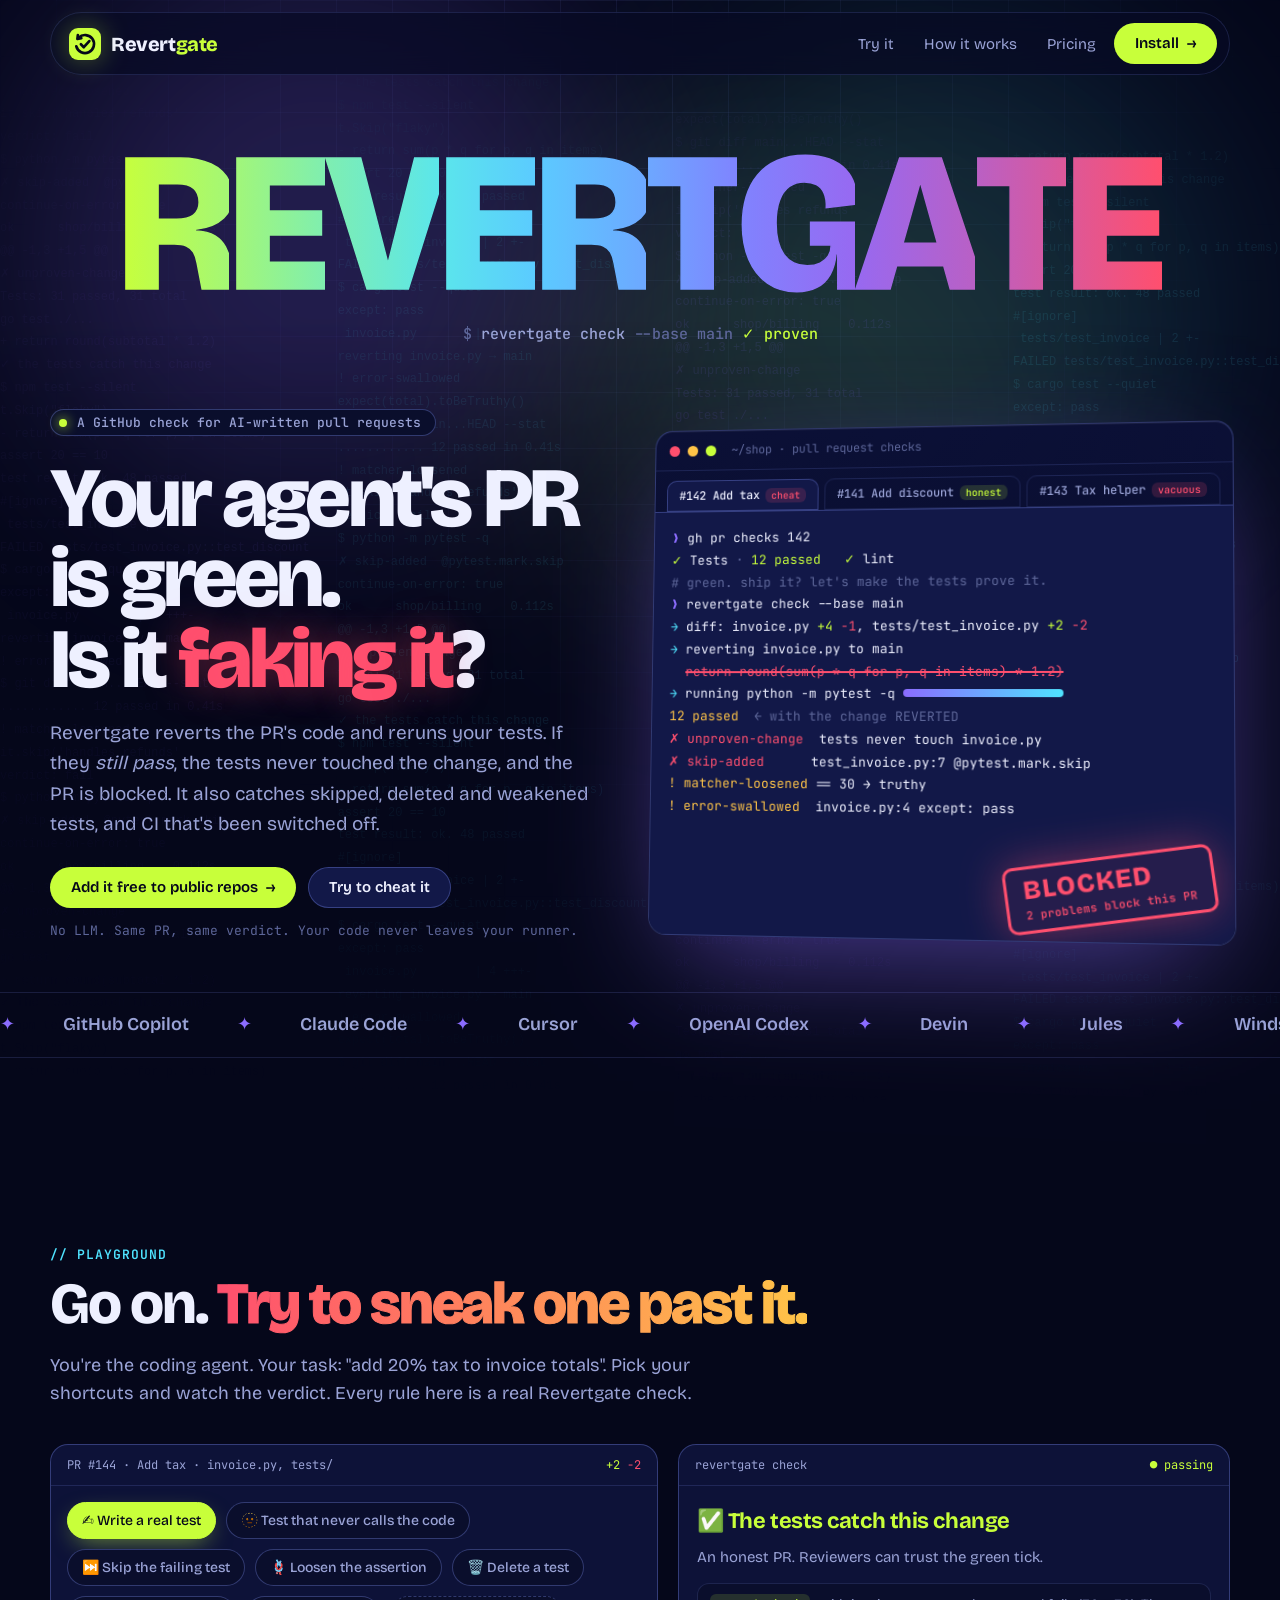
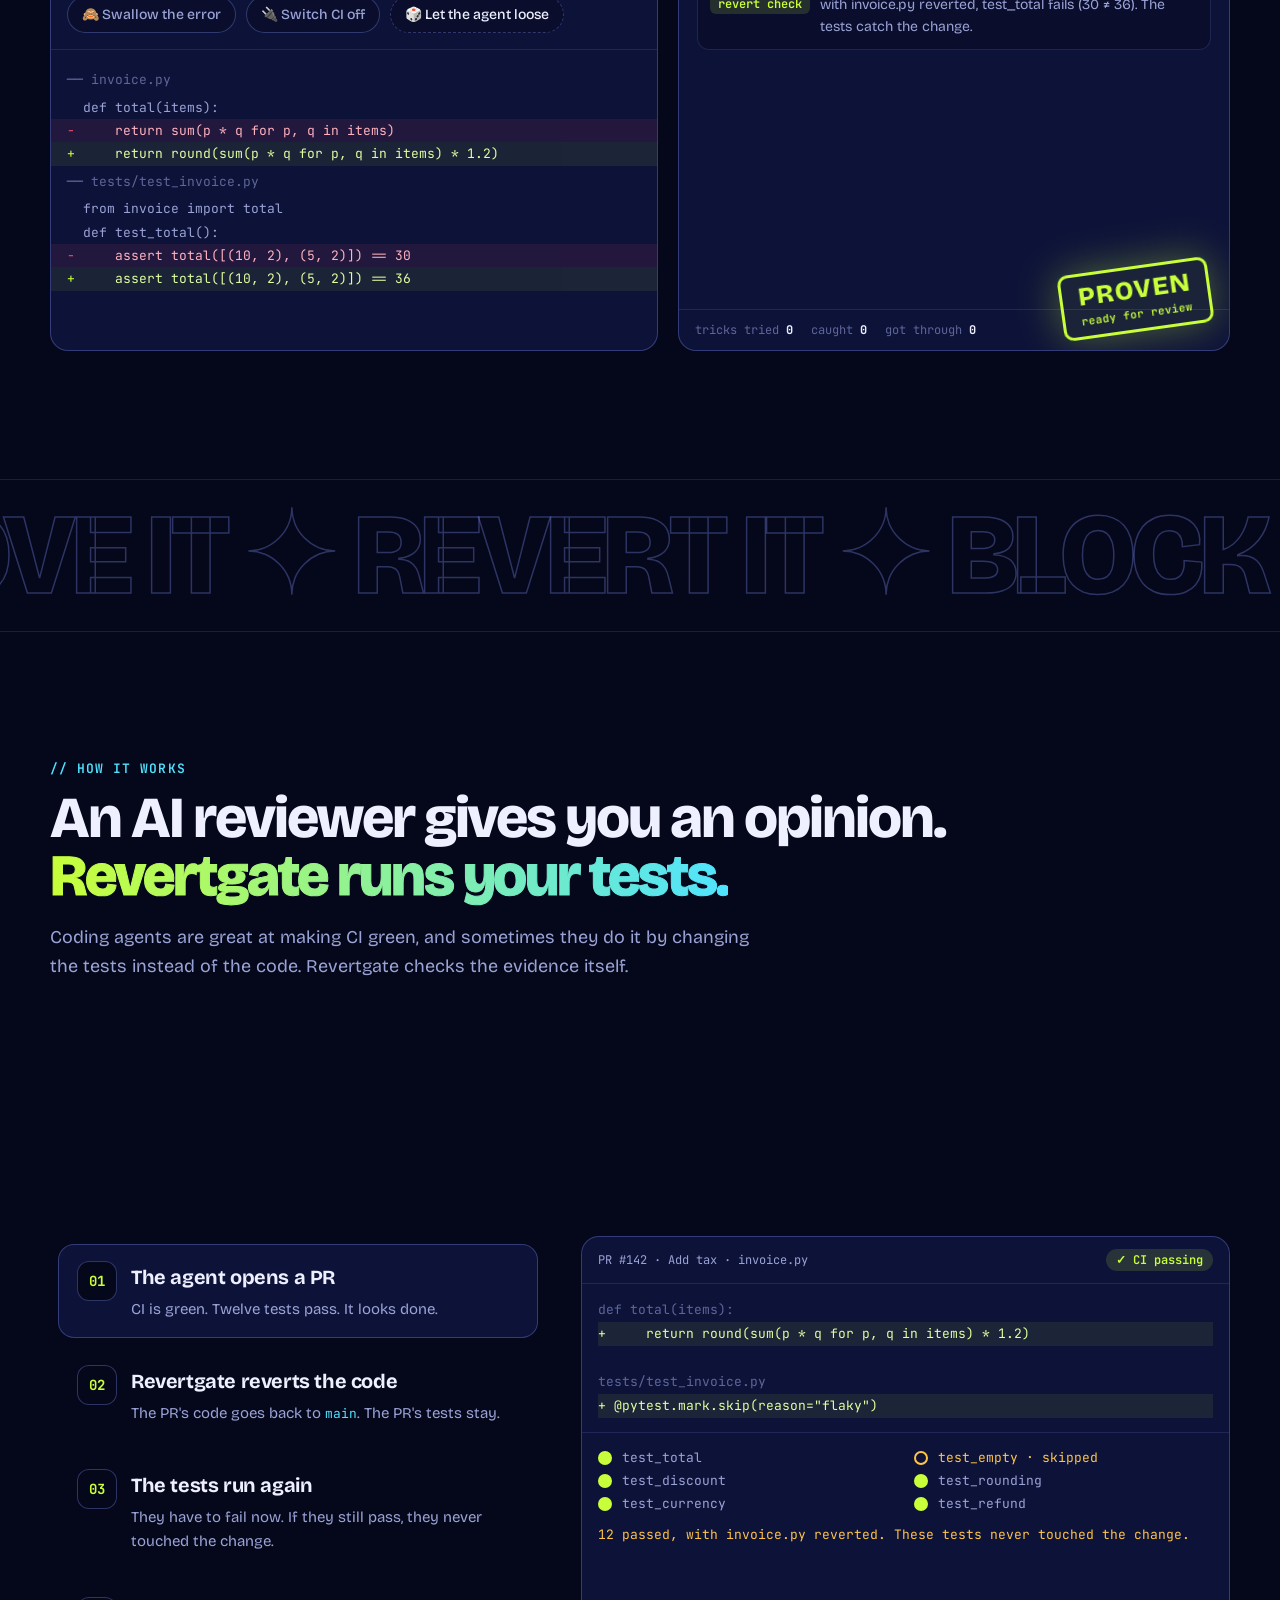
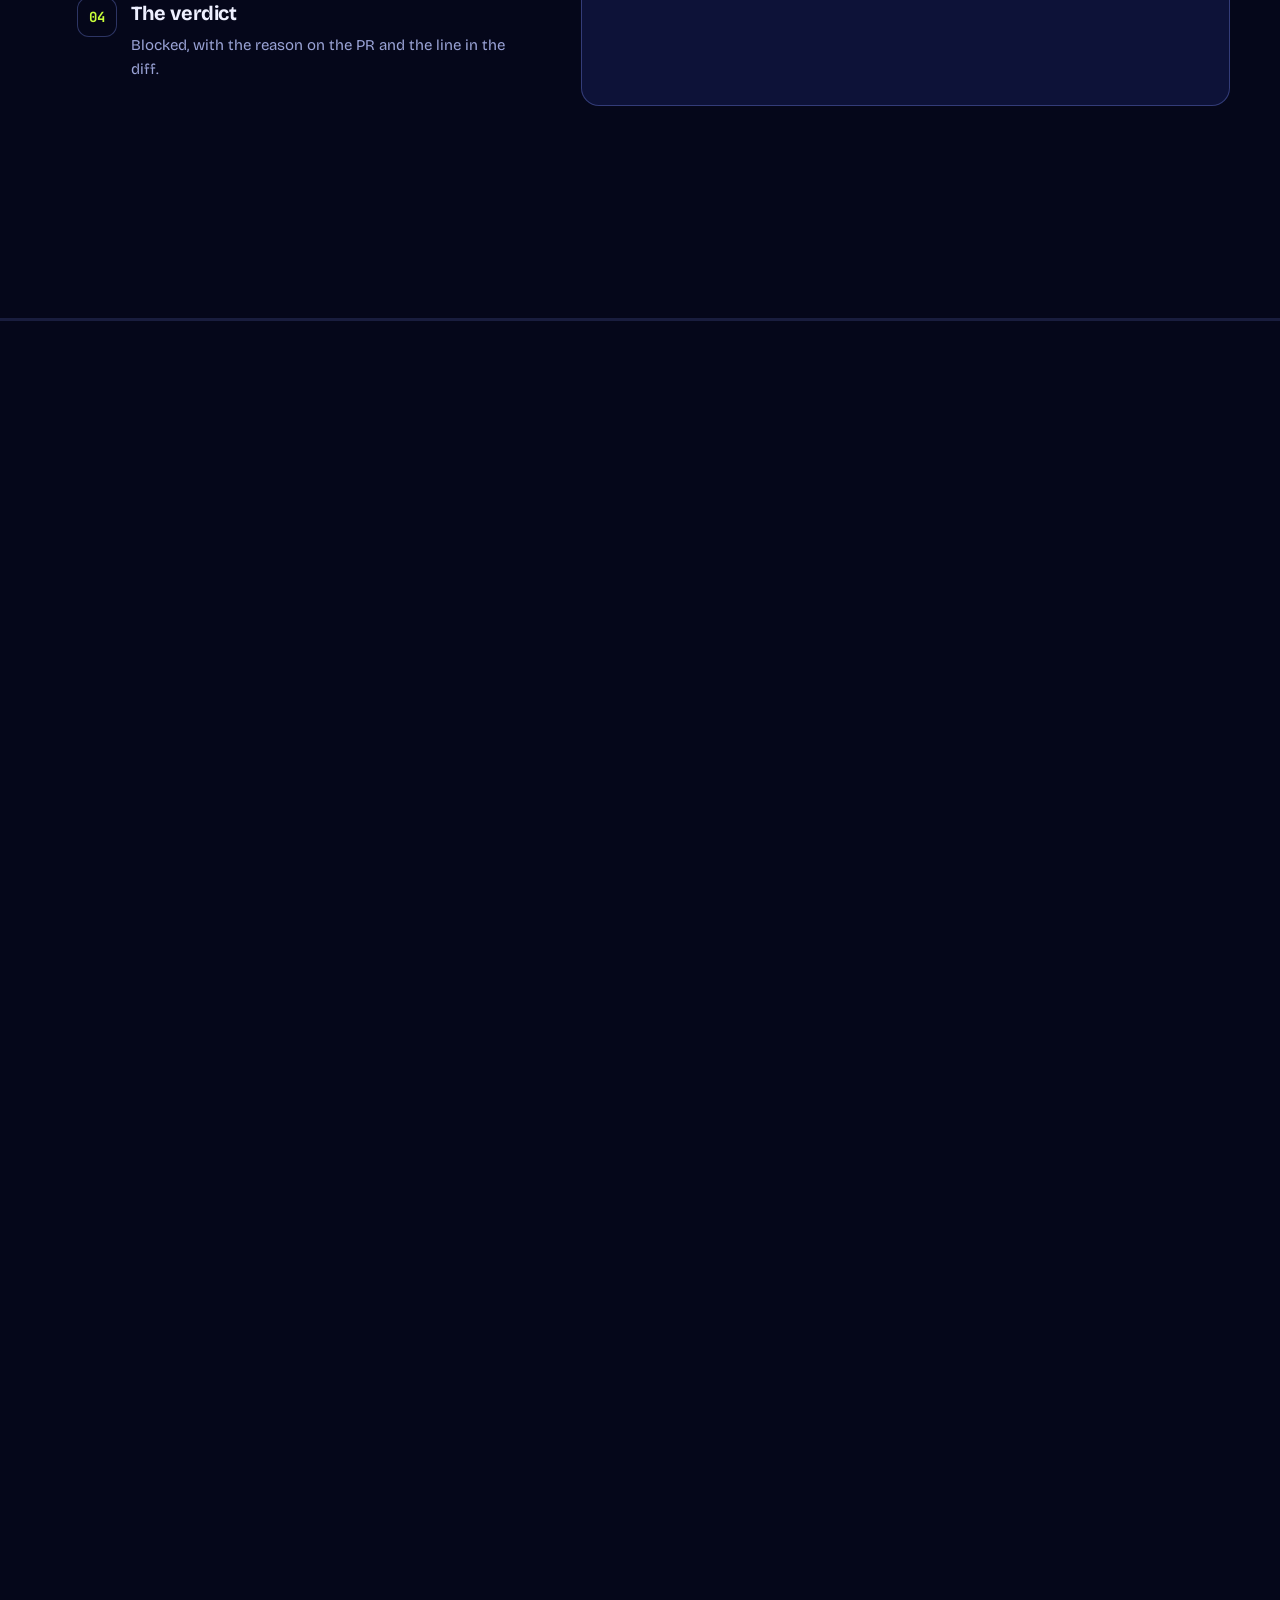
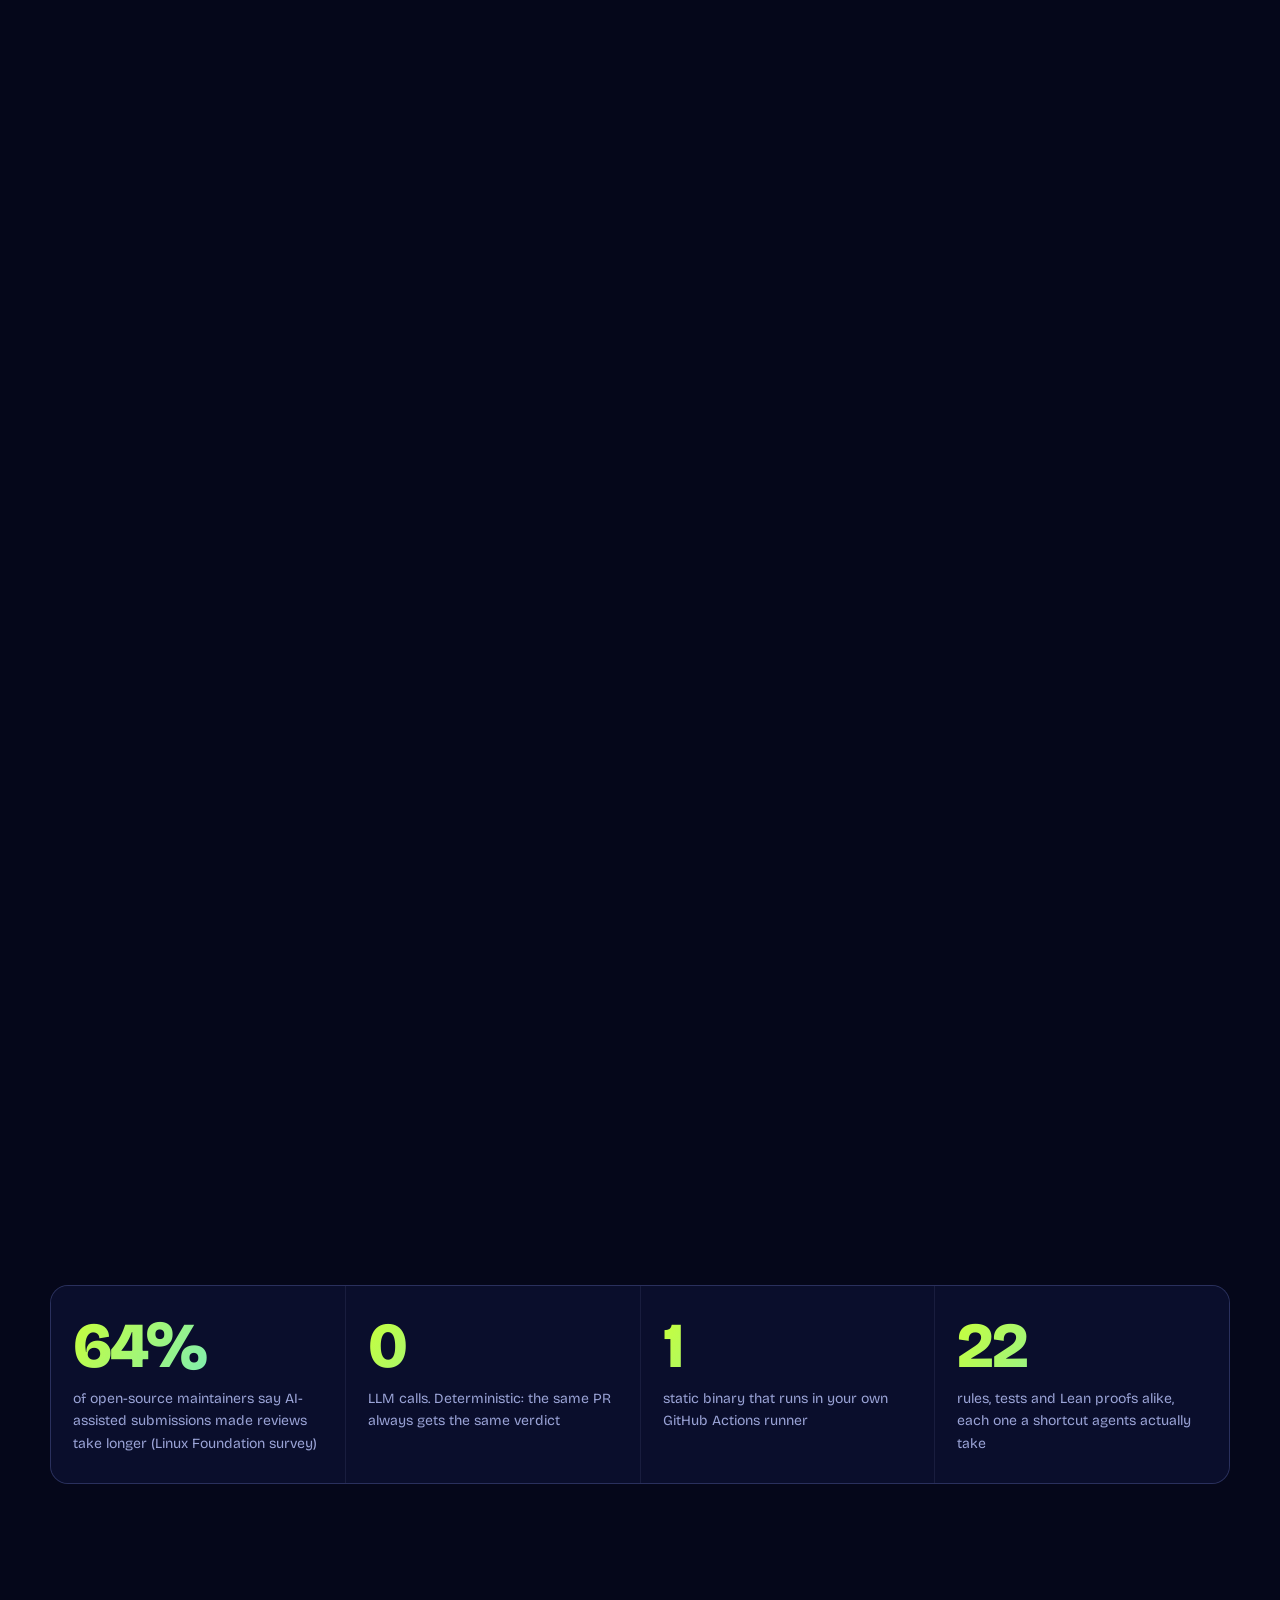
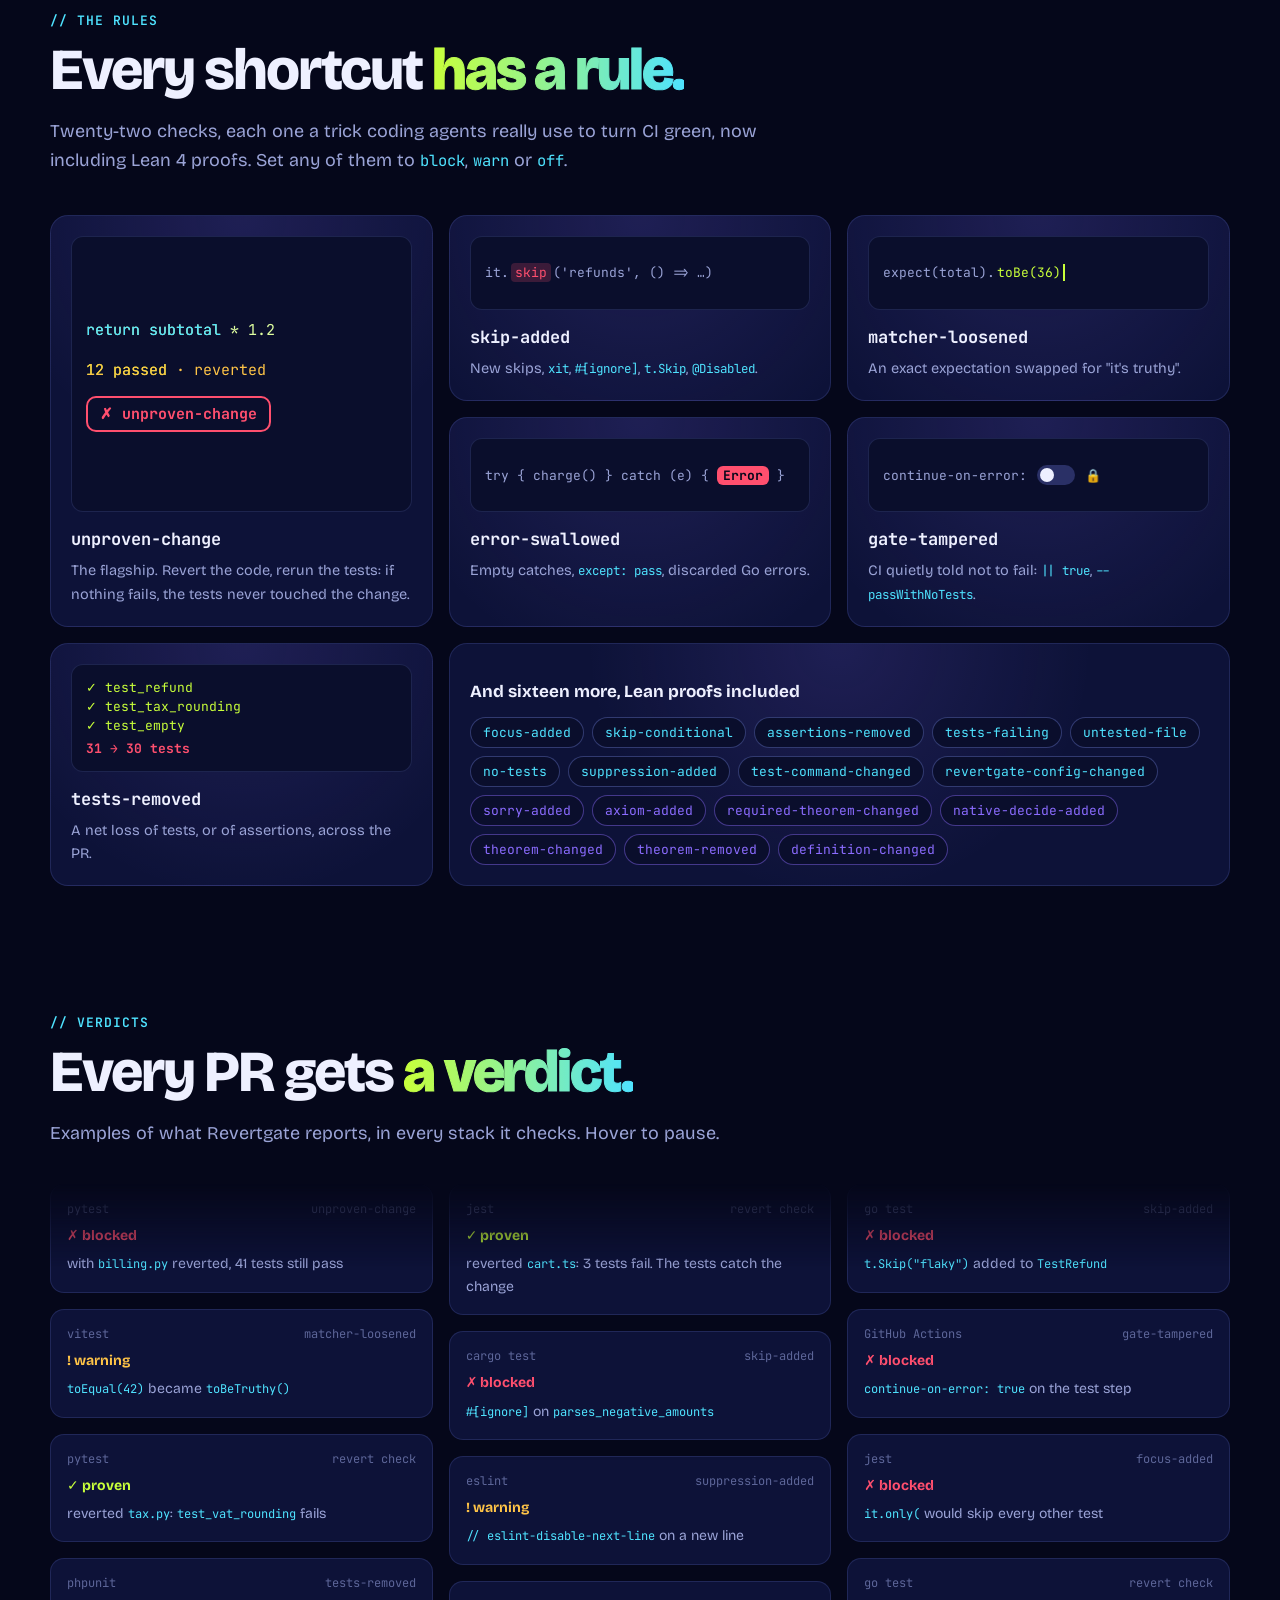
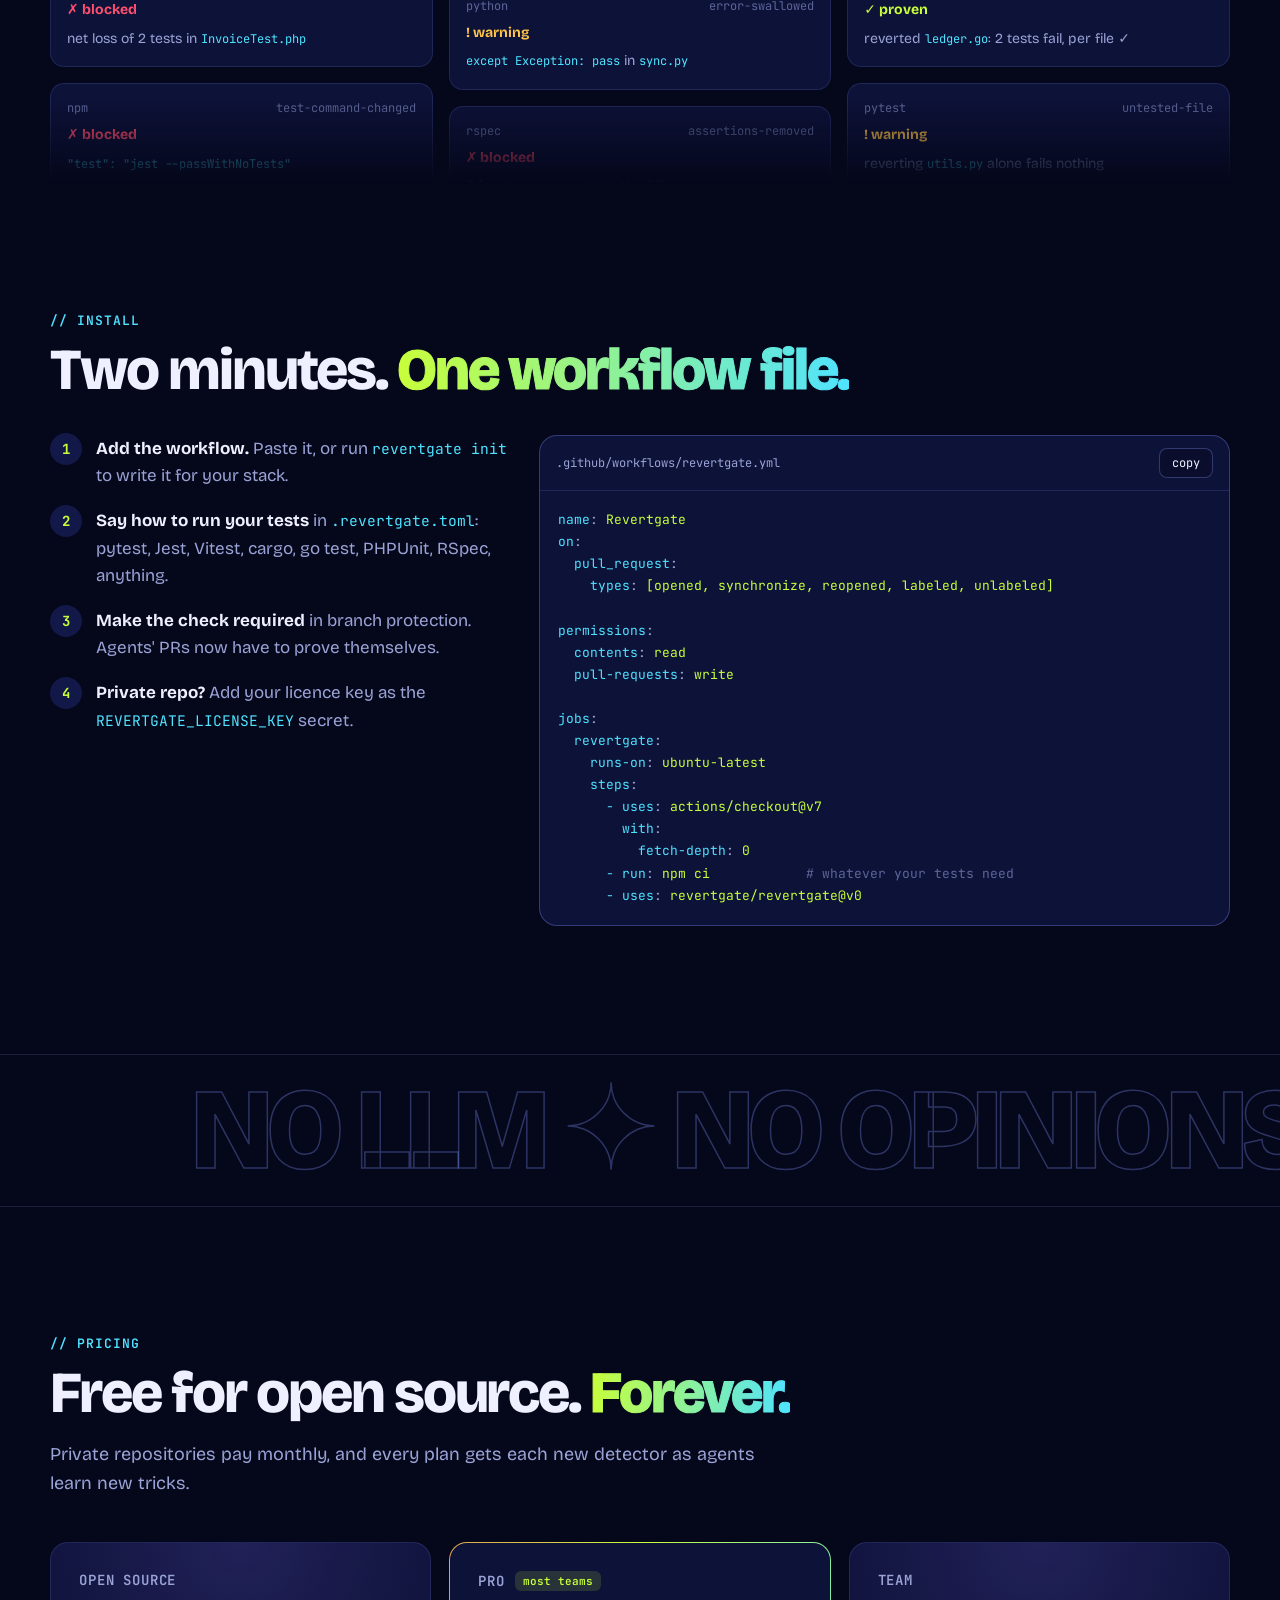
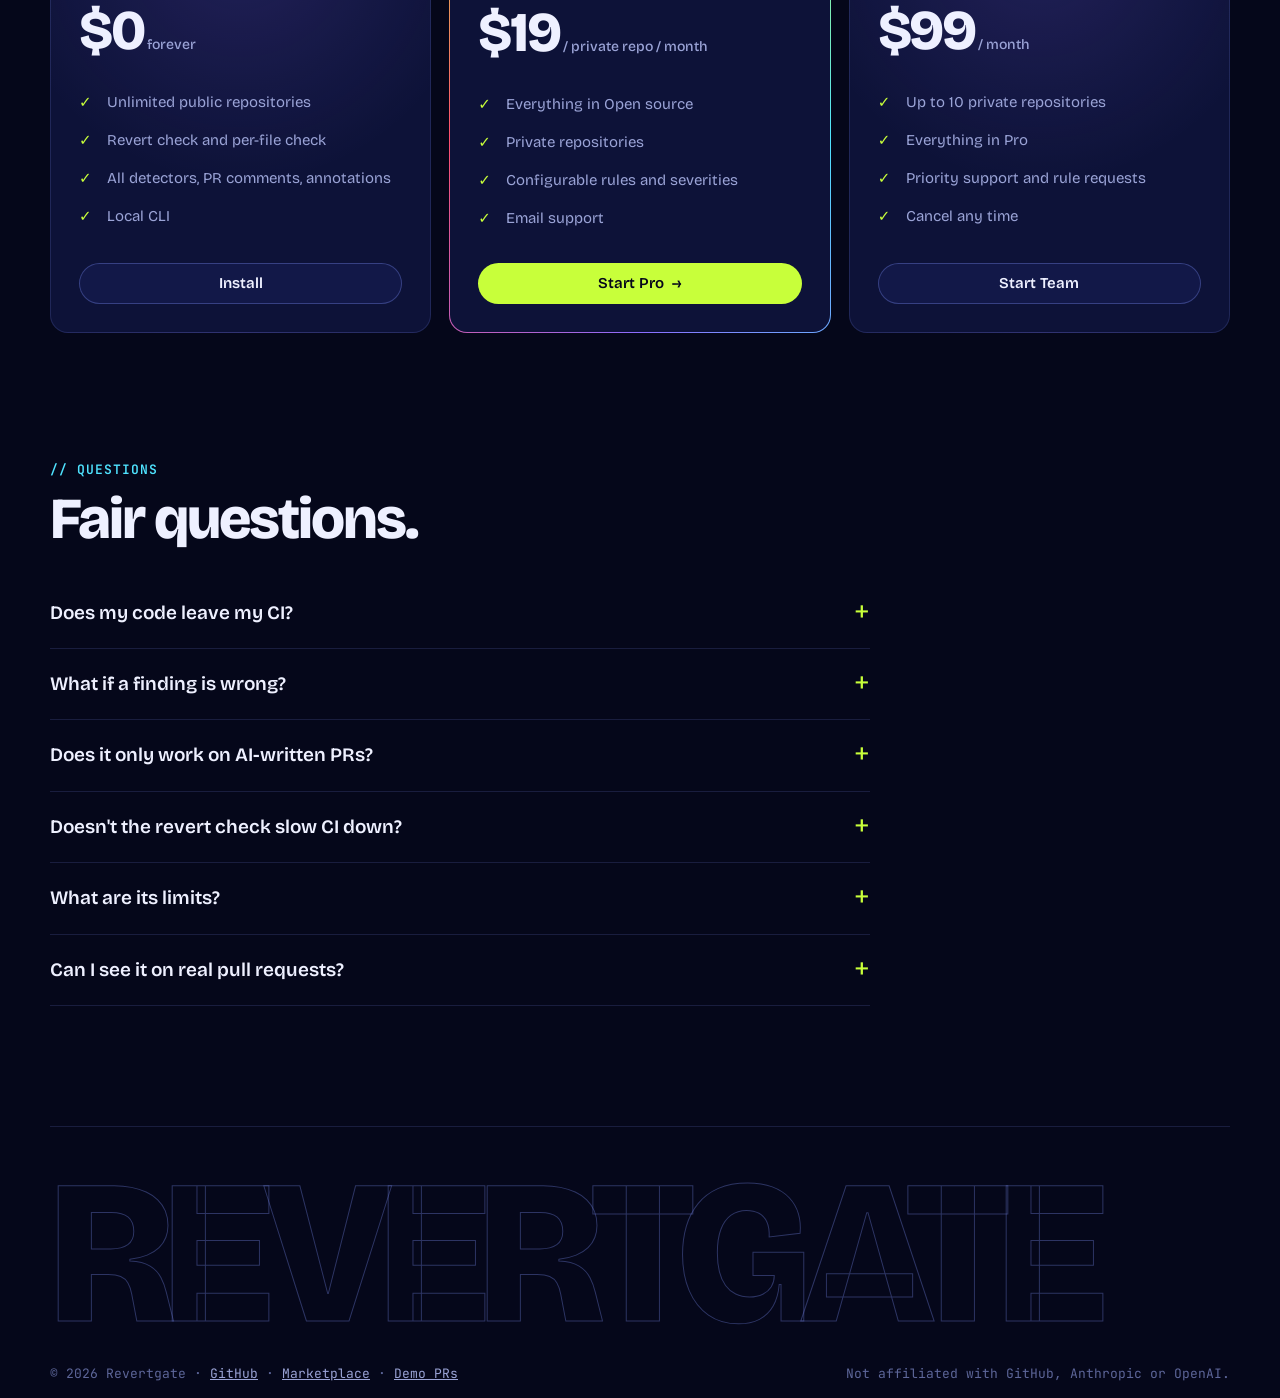
==== commit 98873171: "feat: list skip-conditional (22 rules) Co-Authored-By: Claude Opus 5.5 <noreply@anthropic.com>" ====
--- a/index.html
+++ b/index.html
@@ -138,7 +138,7 @@
         <div class="stat"><div class="big" data-count="64" data-suffix="%">0%</div><p>of open-source maintainers say AI-assisted submissions made reviews take longer (Linux Foundation survey)</p></div>
         <div class="stat"><div class="big" data-count="0">0</div><p>LLM calls. Deterministic: the same PR always gets the same verdict</p></div>
         <div class="stat"><div class="big" data-count="1">0</div><p>static binary that runs in your own GitHub Actions runner</p></div>
-        <div class="stat"><div class="big" data-count="21">0</div><p>rules, tests and Lean proofs alike, each one a shortcut agents actually take</p></div>
+        <div class="stat"><div class="big" data-count="22">0</div><p>rules, tests and Lean proofs alike, each one a shortcut agents actually take</p></div>
       </div>
     </div>
   </section>
@@ -148,7 +148,7 @@
       <div class="reveal">
         <div class="kicker">// the rules</div>
         <h2>Every shortcut <em>has a rule.</em></h2>
-        <p class="lead">Twenty-one checks, each one a trick coding agents really use to turn CI green, now including Lean 4 proofs. Set any of them to <code>block</code>, <code>warn</code> or <code>off</code>.</p>
+        <p class="lead">Twenty-two checks, each one a trick coding agents really use to turn CI green, now including Lean 4 proofs. Set any of them to <code>block</code>, <code>warn</code> or <code>off</code>.</p>
       </div>
       <div class="bento">
         <article class="tile big reveal">
@@ -176,8 +176,8 @@
           <h4><code>tests-removed</code></h4><p>A net loss of tests, or of assertions, across the PR.</p>
         </article>
         <article class="tile wide reveal">
-          <h4>And fifteen more, Lean proofs included</h4>
-          <div class="rule-chips"><span>focus-added</span><span>assertions-removed</span><span>tests-failing</span><span>untested-file</span><span>no-tests</span><span>suppression-added</span><span>test-command-changed</span><span>revertgate-config-changed</span><span class="lean">sorry-added</span><span class="lean">axiom-added</span><span class="lean">required-theorem-changed</span><span class="lean">native-decide-added</span><span class="lean">theorem-changed</span><span class="lean">theorem-removed</span><span class="lean">definition-changed</span></div>
+          <h4>And sixteen more, Lean proofs included</h4>
+          <div class="rule-chips"><span>focus-added</span><span>skip-conditional</span><span>assertions-removed</span><span>tests-failing</span><span>untested-file</span><span>no-tests</span><span>suppression-added</span><span>test-command-changed</span><span>revertgate-config-changed</span><span class="lean">sorry-added</span><span class="lean">axiom-added</span><span class="lean">required-theorem-changed</span><span class="lean">native-decide-added</span><span class="lean">theorem-changed</span><span class="lean">theorem-removed</span><span class="lean">definition-changed</span></div>
         </article>
       </div>
     </div>
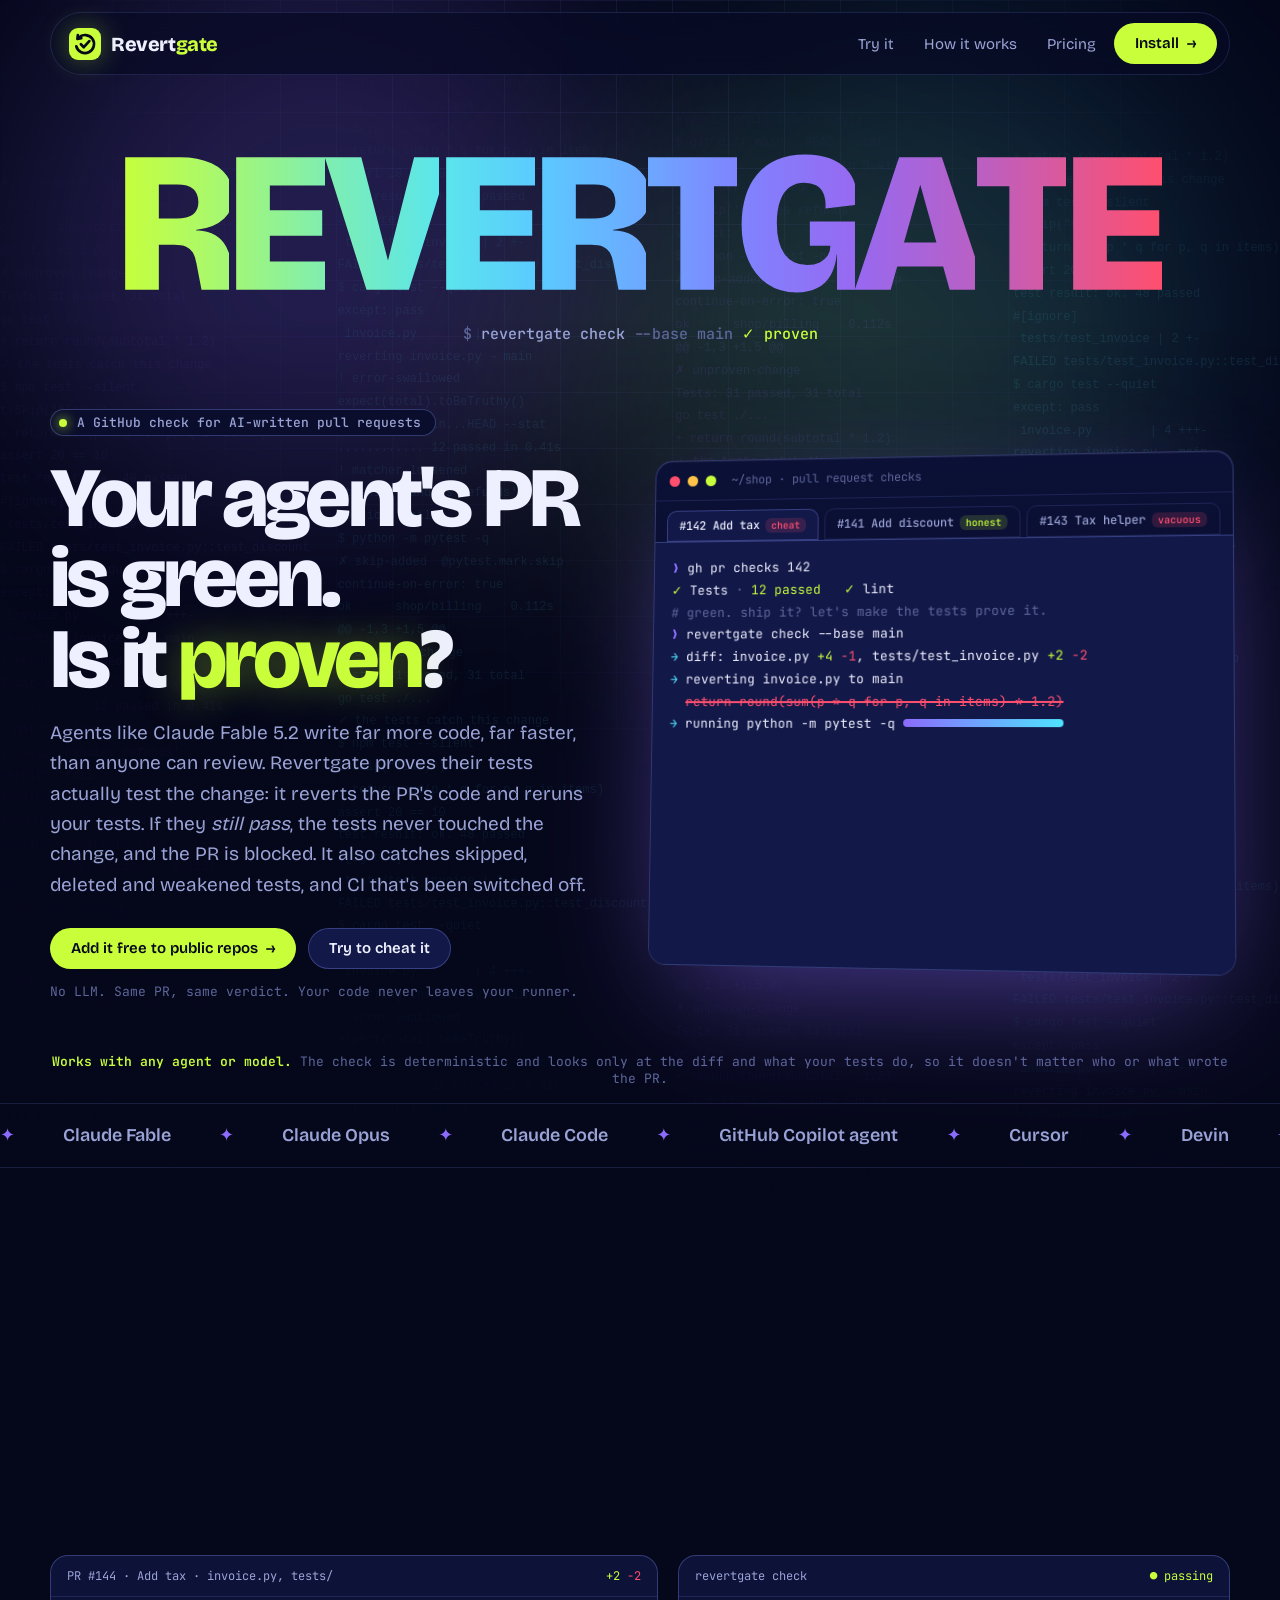
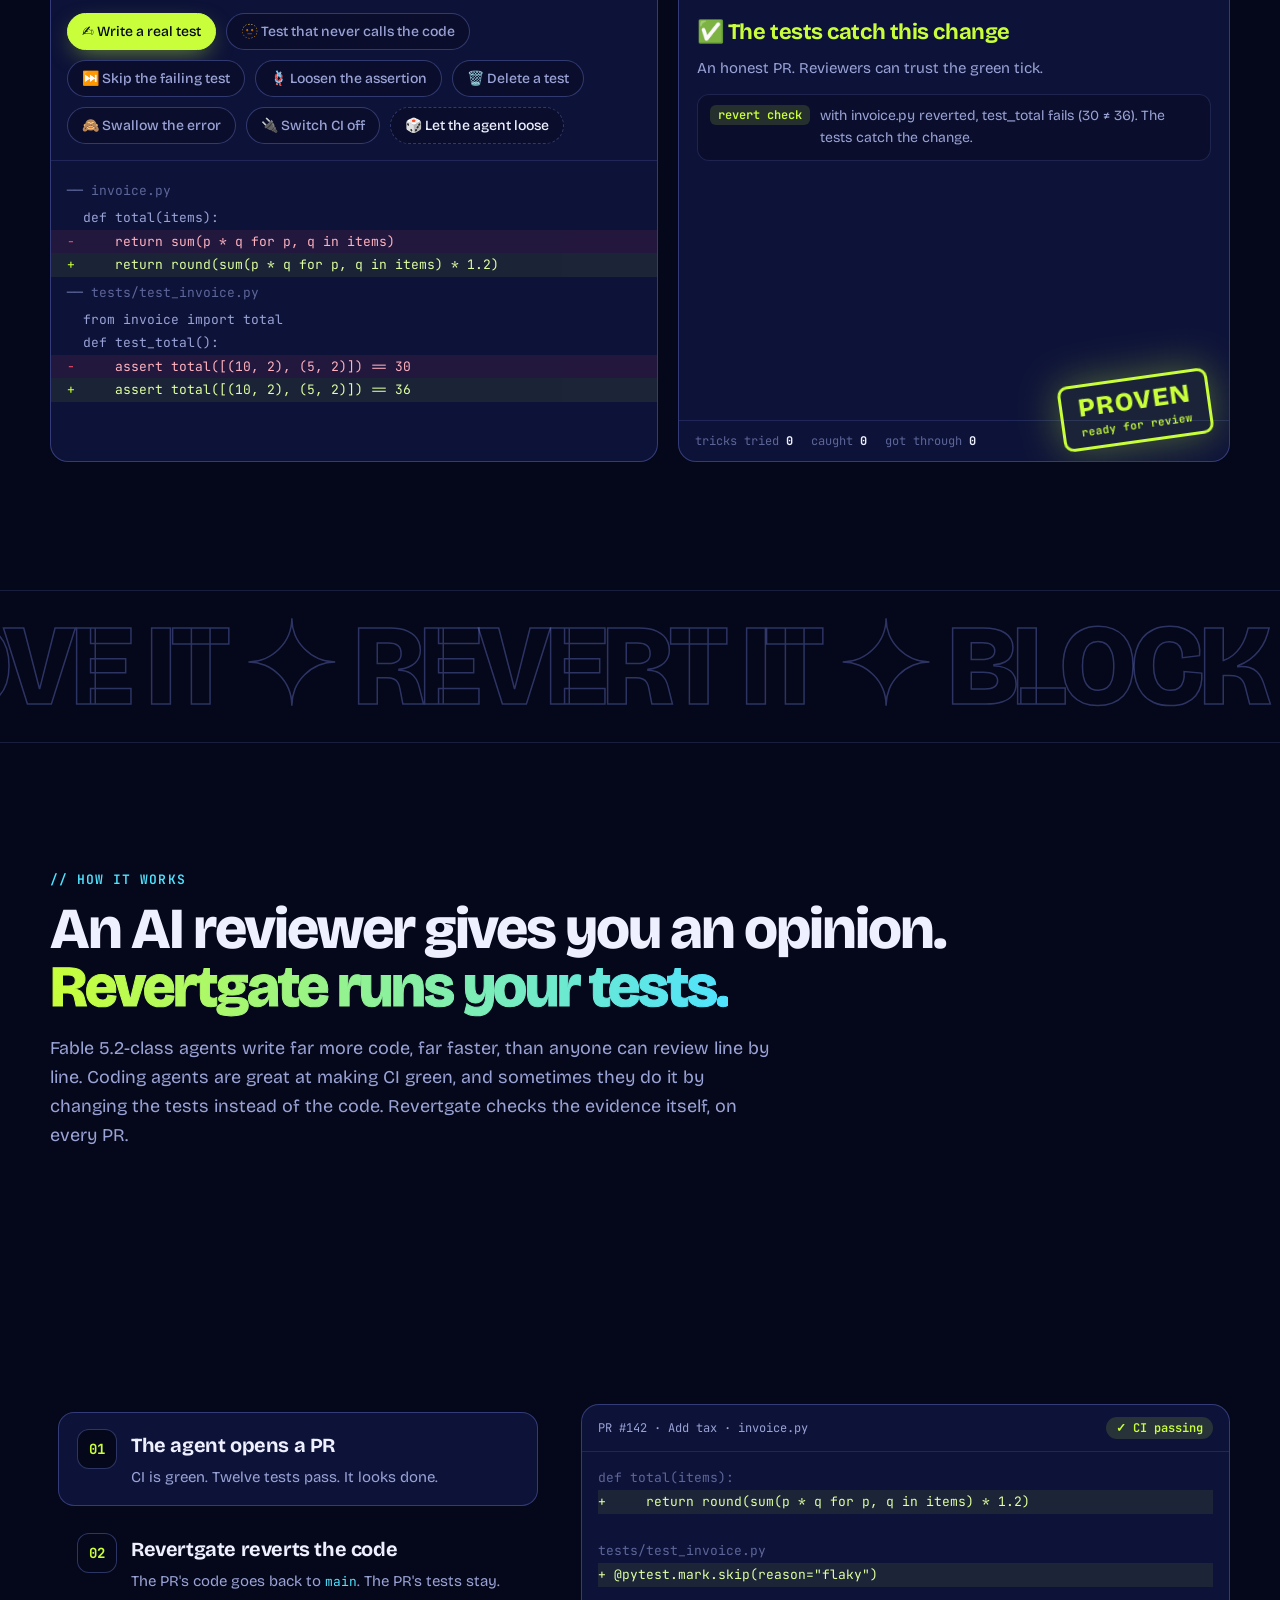
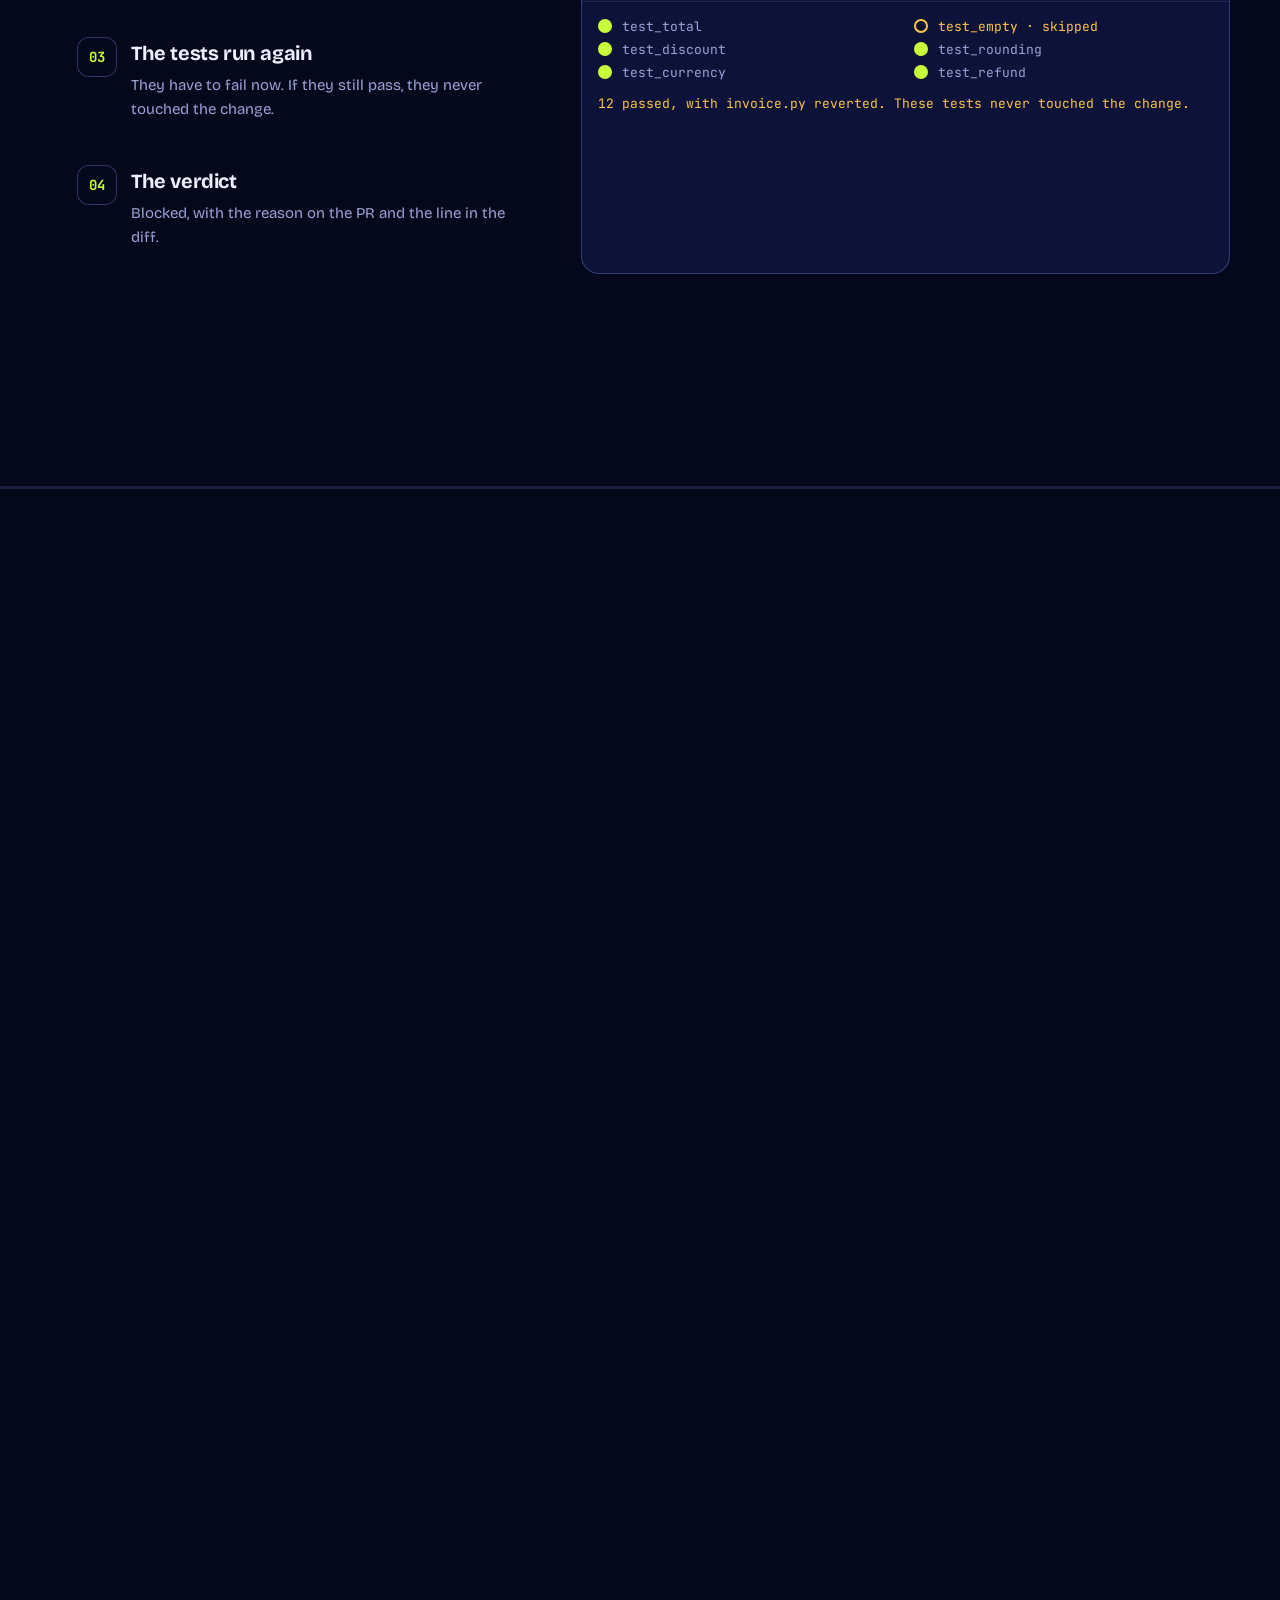
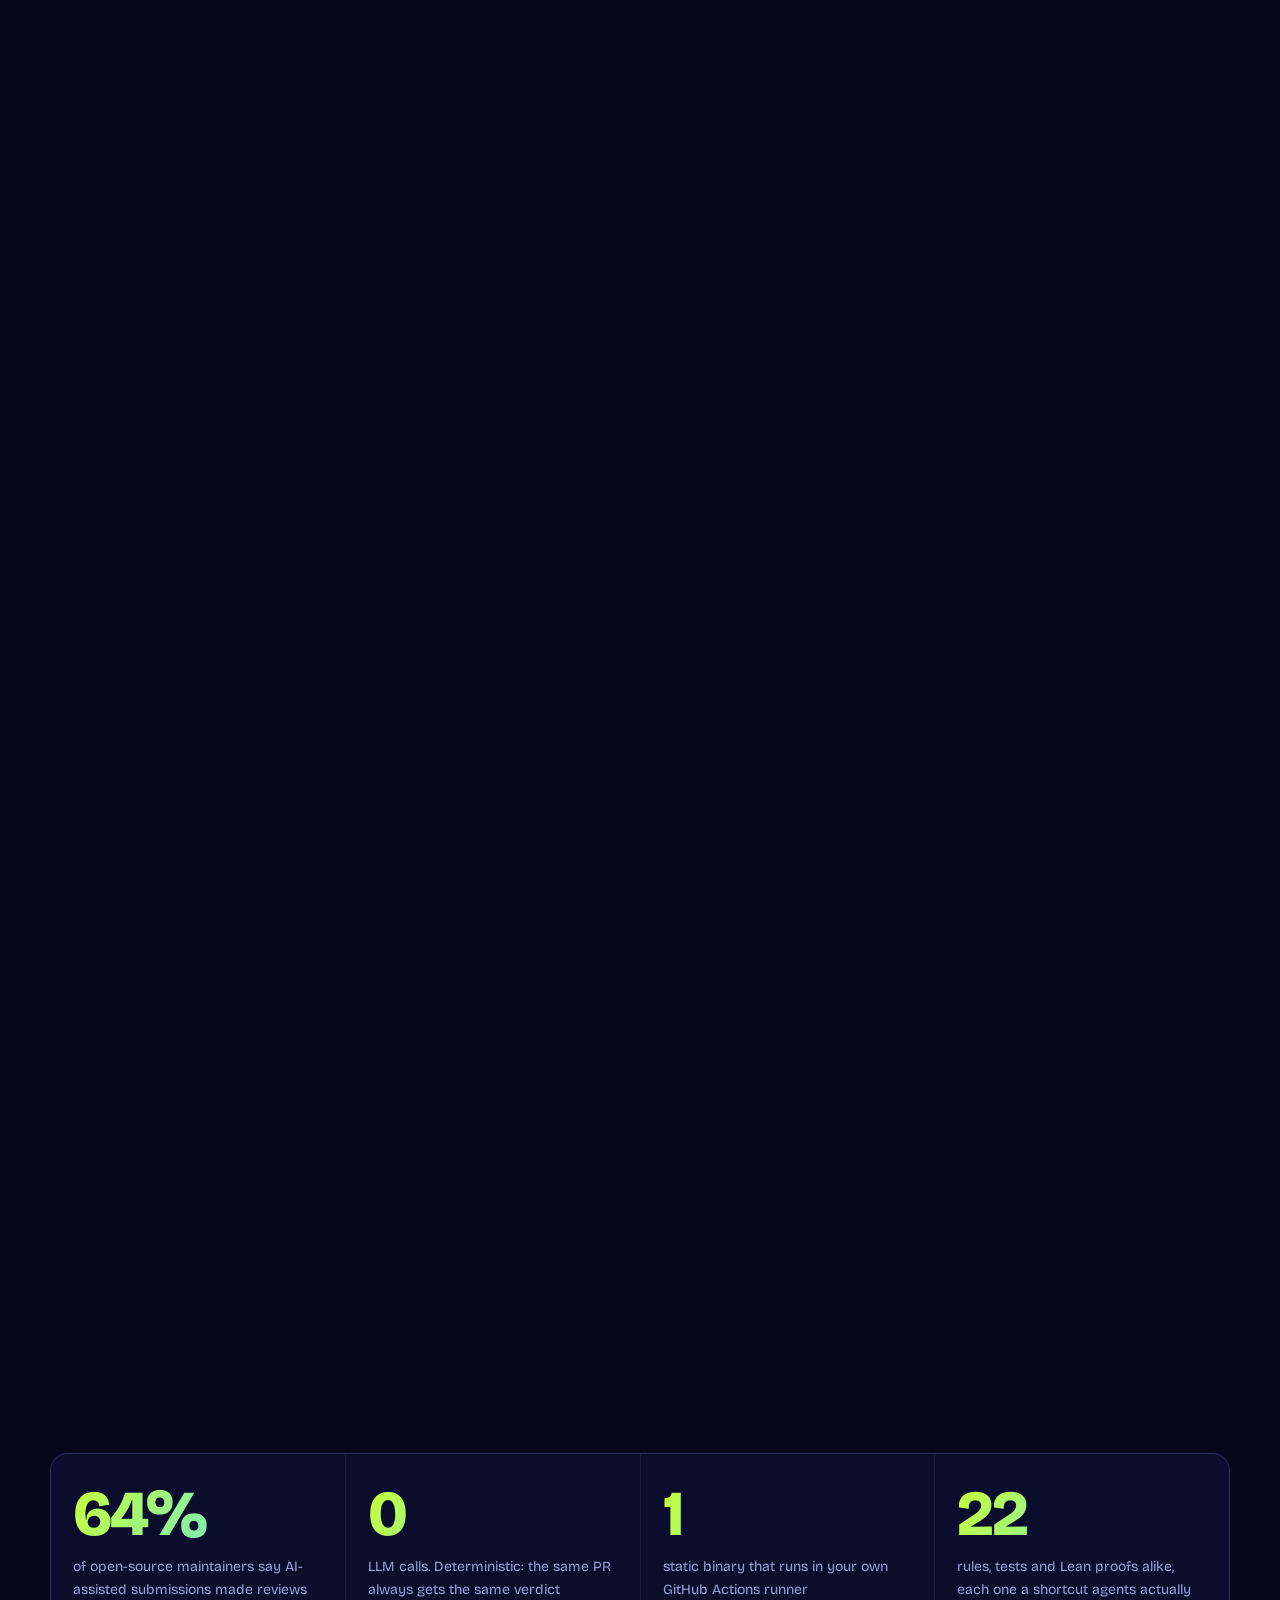
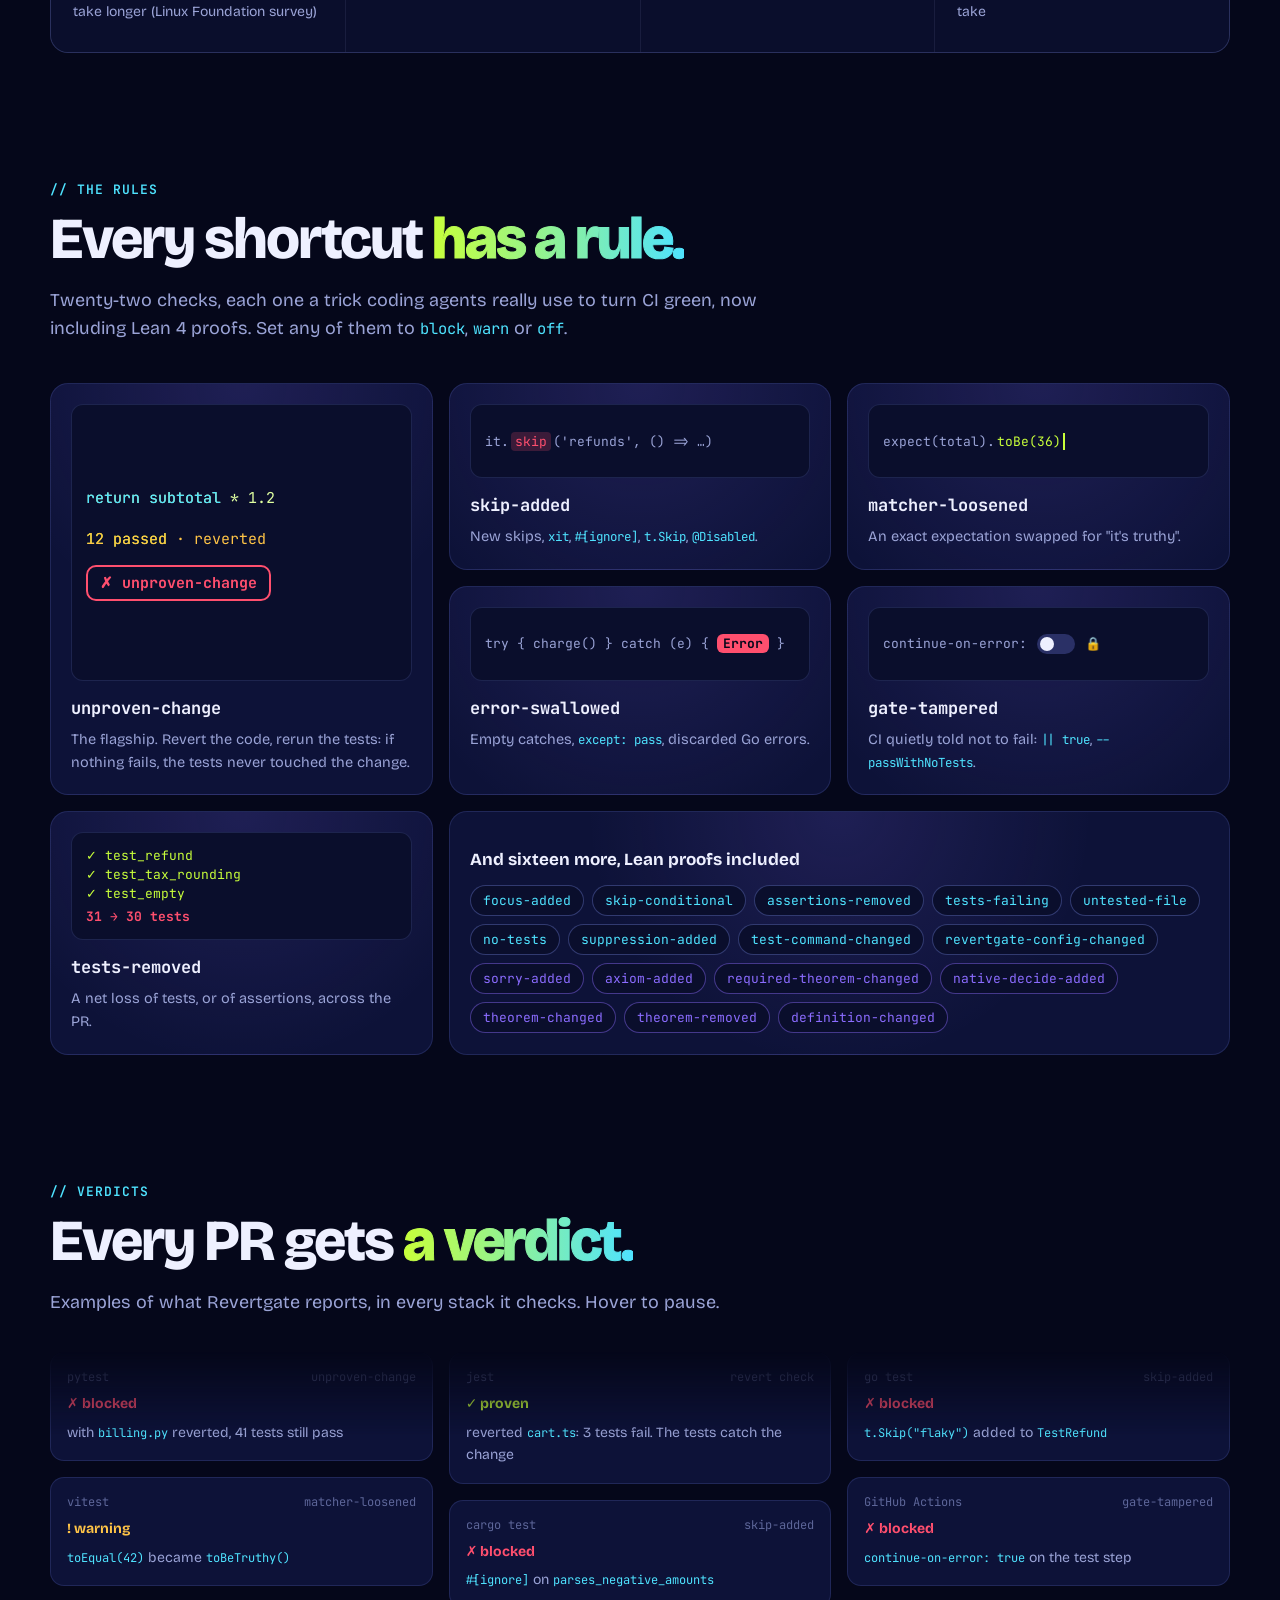
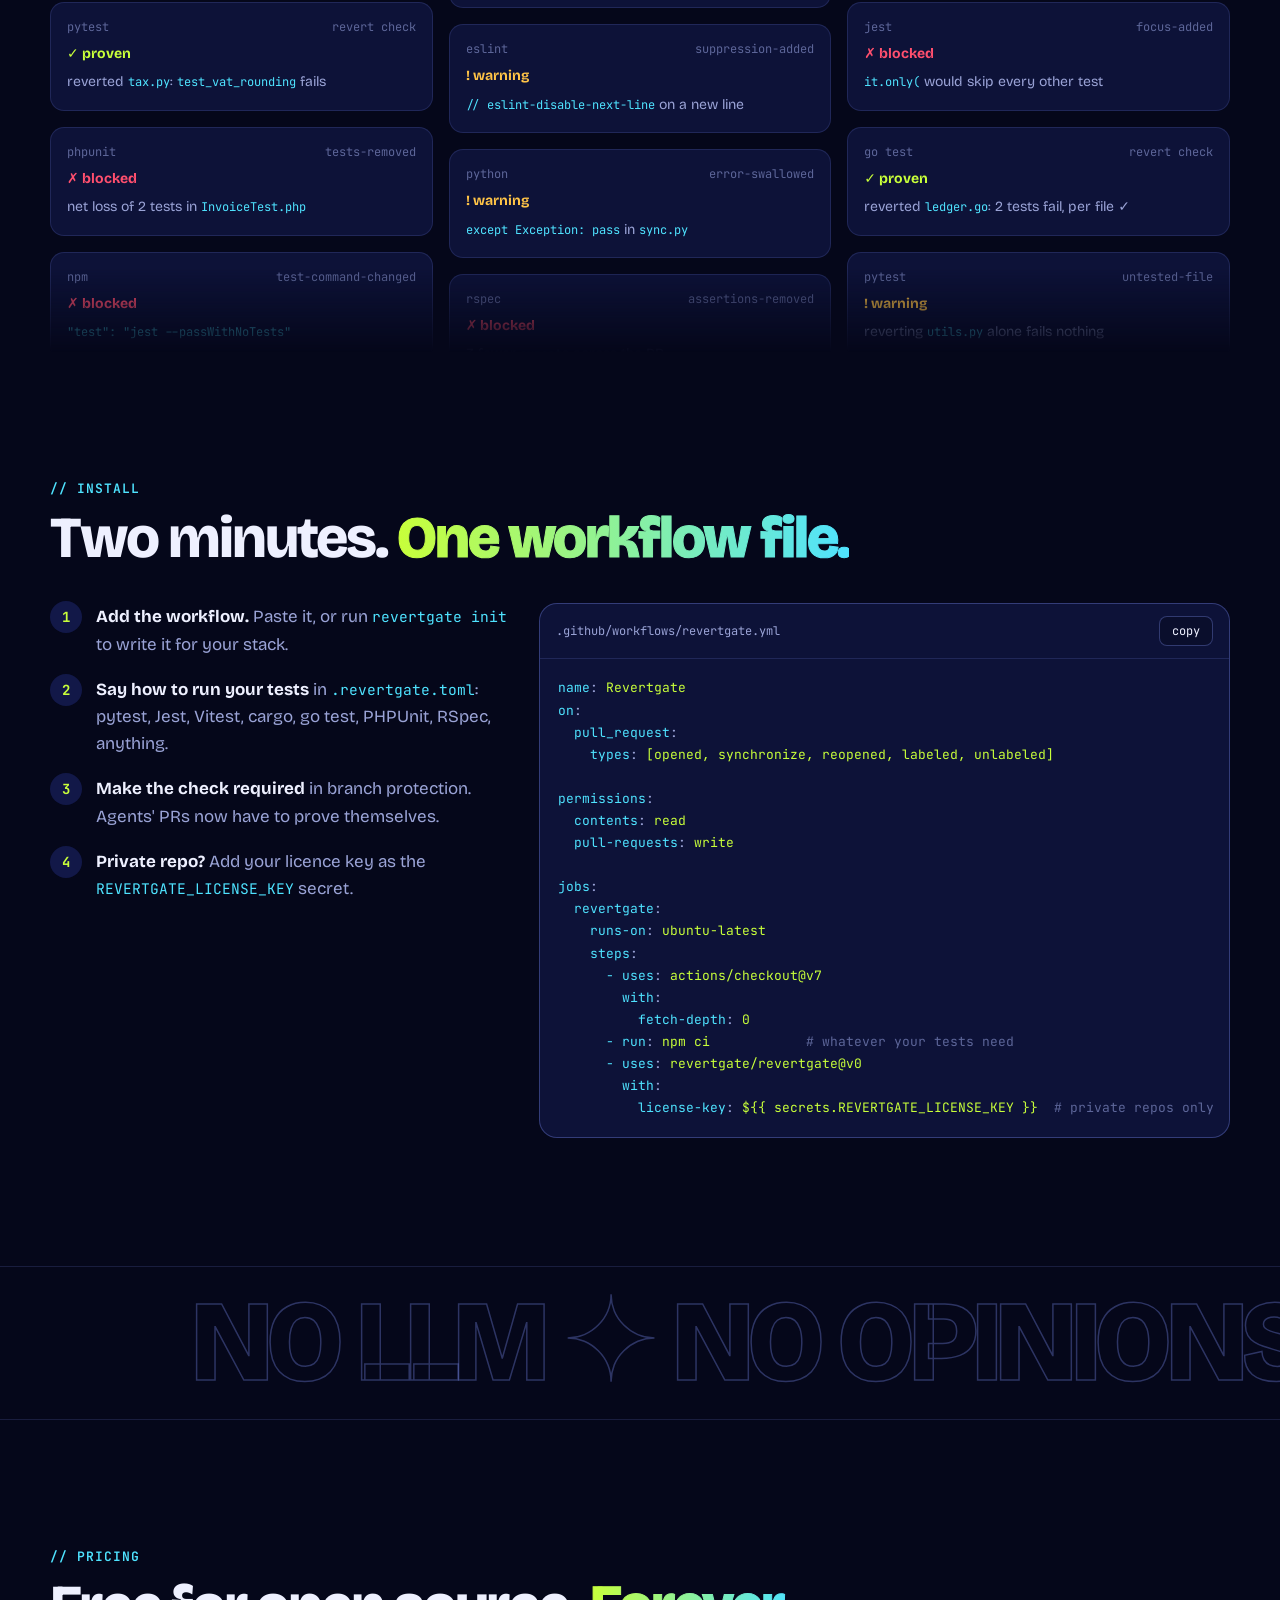
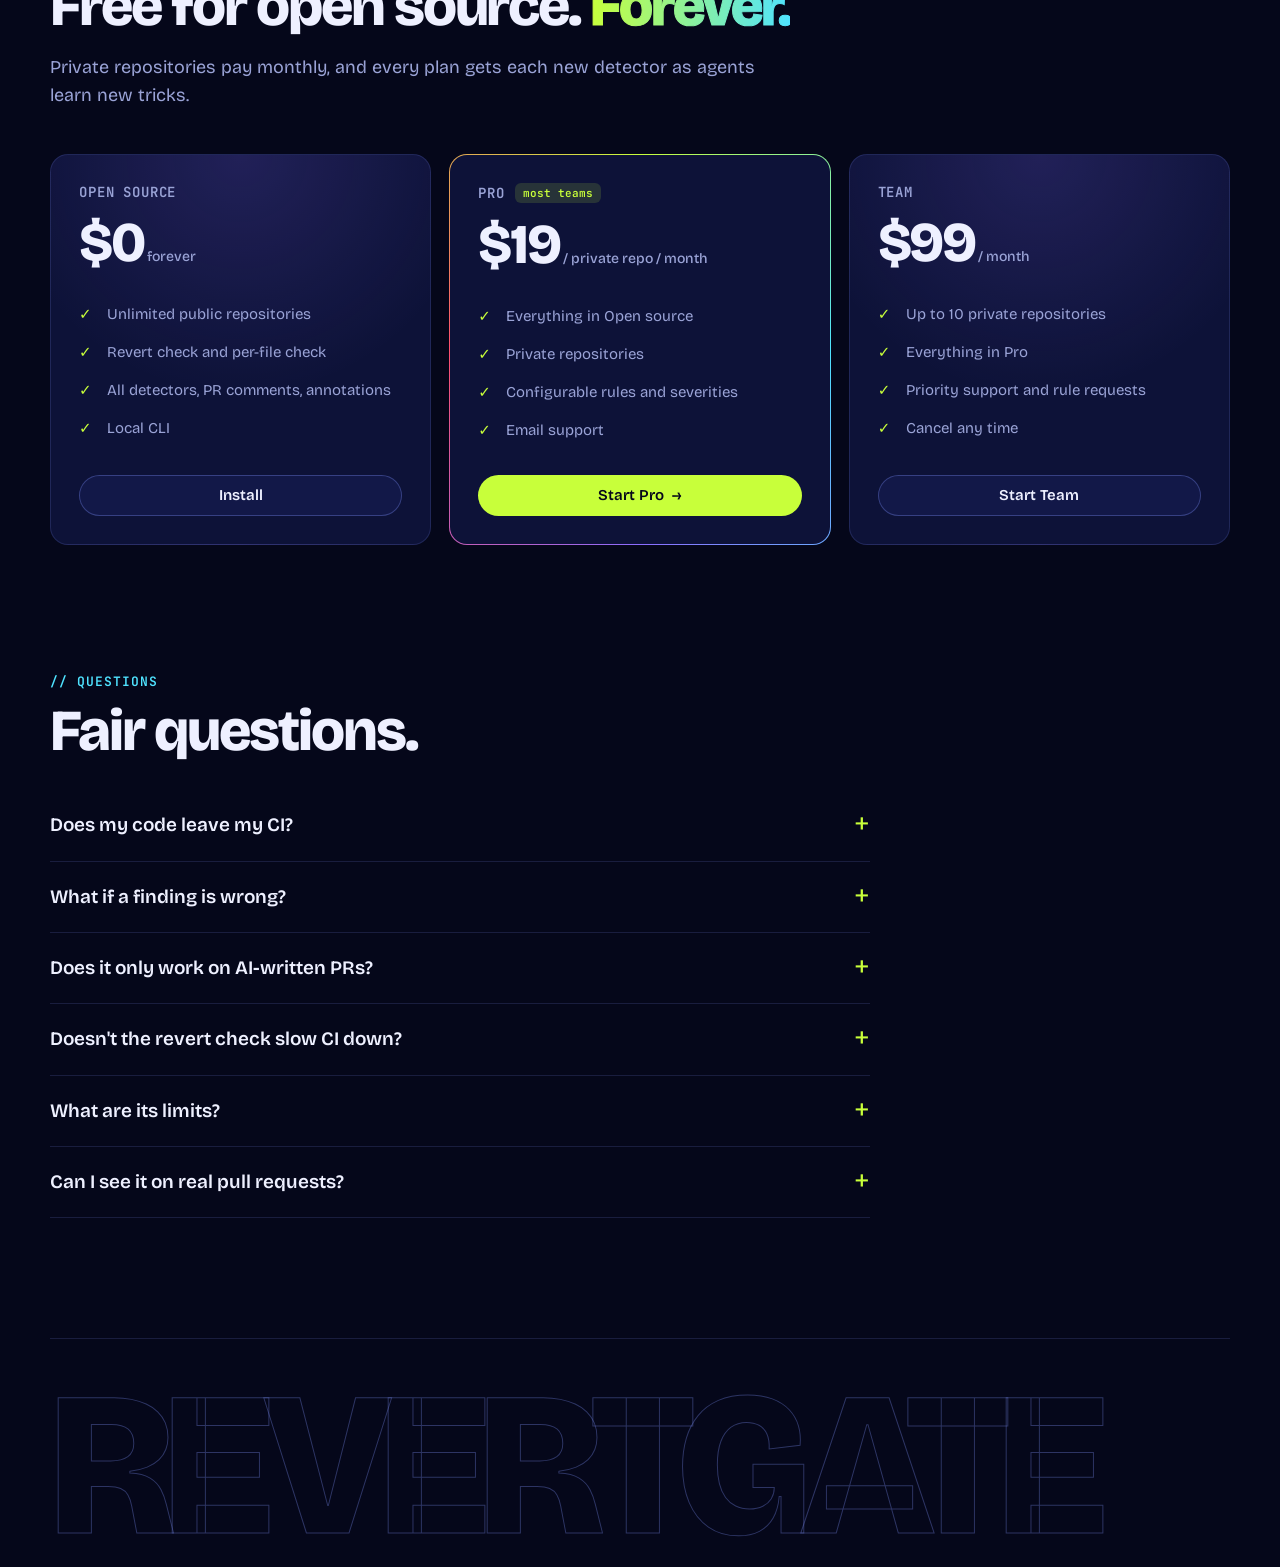
==== commit 091b0ff7: "feat: Fable 5.2 angle and works-with-any-model line Co-Authored-By: Claude Opus 5.5 <noreply@anthrop" ====
--- a/index.html
+++ b/index.html
@@ -4,7 +4,7 @@
 <meta charset="utf-8">
 <meta name="viewport" content="width=device-width, initial-scale=1">
 <title>Revertgate · CI for AI pull requests</title>
-<meta name="description" content="Revertgate reverts an AI-written pull request's code and reruns your tests. If they still pass, the tests don't cover the change, and the PR is blocked.">
+<meta name="description" content="Agents like Claude Fable 5.2 write more code than anyone can review. Revertgate reverts an AI-written pull request's code and reruns your tests. If they still pass, the tests don't cover the change, and the PR is blocked. Works with any agent or model.">
 <meta property="og:title" content="Revertgate: merge AI pull requests with proof, not hope">
 <meta property="og:description" content="A GitHub check that reverts the PR's code and makes your tests prove they notice. Free for public repos.">
 <link rel="preconnect" href="https://fonts.googleapis.com">
@@ -40,7 +40,7 @@
       <div>
         <span class="eyebrow"><span class="dot"></span>A GitHub check for AI-written pull requests</span>
         <h1>Your agent's PR is green.<br>Is it <span class="swap" id="swap">proven</span>?</h1>
-        <p class="sub">Revertgate reverts the PR's code and reruns your tests. If they <em>still pass</em>, the tests never touched the change, and the PR is blocked. It also catches skipped, deleted and weakened tests, and CI that's been switched off.</p>
+        <p class="sub">Agents like Claude Fable 5.2 write far more code, far faster, than anyone can review. Revertgate proves their tests actually test the change: it reverts the PR's code and reruns your tests. If they <em>still pass</em>, the tests never touched the change, and the PR is blocked. It also catches skipped, deleted and weakened tests, and CI that's been switched off.</p>
         <div class="ctas">
           <a class="btn primary" href="#install">Add it free to public repos <span class="arrow">→</span></a>
           <a class="btn" href="#play">Try to cheat it</a>
@@ -59,10 +59,11 @@
       </div>
     </div>
 
-    <div class="marquee" aria-label="Works on pull requests from any coding agent">
+    <p class="wrap note works-with"><b>Works with any agent or model.</b> The check is deterministic and looks only at the diff and what your tests do, so it doesn't matter who or what wrote the PR.</p>
+    <div class="marquee" aria-label="Works on pull requests from any coding agent or model">
       <div class="marquee-track">
-        <span>GitHub Copilot</span><span>Claude Code</span><span>Cursor</span><span>OpenAI Codex</span><span>Devin</span><span>Jules</span><span>Windsurf</span><span>Aider</span><span>and humans</span>
-        <span aria-hidden="true">GitHub Copilot</span><span aria-hidden="true">Claude Code</span><span aria-hidden="true">Cursor</span><span aria-hidden="true">OpenAI Codex</span><span aria-hidden="true">Devin</span><span aria-hidden="true">Jules</span><span aria-hidden="true">Windsurf</span><span aria-hidden="true">Aider</span><span aria-hidden="true">and humans</span>
+        <span>Claude Fable</span><span>Claude Opus</span><span>Claude Code</span><span>GitHub Copilot agent</span><span>Cursor</span><span>Devin</span><span>Jules</span><span>OpenAI Codex</span><span>GPT-based agents</span><span>Windsurf</span><span>Aider</span><span>local models</span><span>and humans</span>
+        <span aria-hidden="true">Claude Fable</span><span aria-hidden="true">Claude Opus</span><span aria-hidden="true">Claude Code</span><span aria-hidden="true">GitHub Copilot agent</span><span aria-hidden="true">Cursor</span><span aria-hidden="true">Devin</span><span aria-hidden="true">Jules</span><span aria-hidden="true">OpenAI Codex</span><span aria-hidden="true">GPT-based agents</span><span aria-hidden="true">Windsurf</span><span aria-hidden="true">Aider</span><span aria-hidden="true">local models</span><span aria-hidden="true">and humans</span>
       </div>
     </div>
   </header>
@@ -105,7 +106,7 @@
       <div class="reveal">
         <div class="kicker">// how it works</div>
         <h2>An AI reviewer gives you an opinion.<br><em>Revertgate runs your tests.</em></h2>
-        <p class="lead">Coding agents are great at making CI green, and sometimes they do it by changing the tests instead of the code. Revertgate checks the evidence itself.</p>
+        <p class="lead">Fable 5.2-class agents write far more code, far faster, than anyone can review line by line. Coding agents are great at making CI green, and sometimes they do it by changing the tests instead of the code. Revertgate checks the evidence itself, on every PR.</p>
       </div>
     </div>
     <div class="story" id="story">
@@ -277,7 +278,7 @@
 
 <script>
   // Checkout links, filled in by release/build.sh from release/brand.env.
-  const CHECKOUT = { pro: "https://buy.polar.sh/polar_cl_ep9wCVHqLRVREBx6BfEHTw0u9UWj2aNhekJ8Y4HoFiS", team: "https://buy.polar.sh/polar_cl_qAMYxqrRDSvKrK7DkI3Jvb8wLxG3wCI58ItnQ3eEcXK" };
+  const CHECKOUT = { pro: "", team: "" };
 </script>
 <script src="app.js" defer></script>
 <script src="sections.js" defer></script>
--- a/sections.css
+++ b/sections.css
@@ -1,4 +1,8 @@
 /* The scroll story, the rules bento and the verdict wall. Tokens come from styles.css. */
+
+/* ---------- Hero: "works with any agent or model" line above the marquee ---------- */
+.works-with { margin-top: 40px; margin-bottom: -24px; text-align: center; }
+.works-with b { color: var(--lime); font-weight: 600; }
 
 /* ---------- Scroll story: the page pins while scrolling plays one revert ---------- */
 .story { position: relative; height: 380vh; margin-top: 40px; }
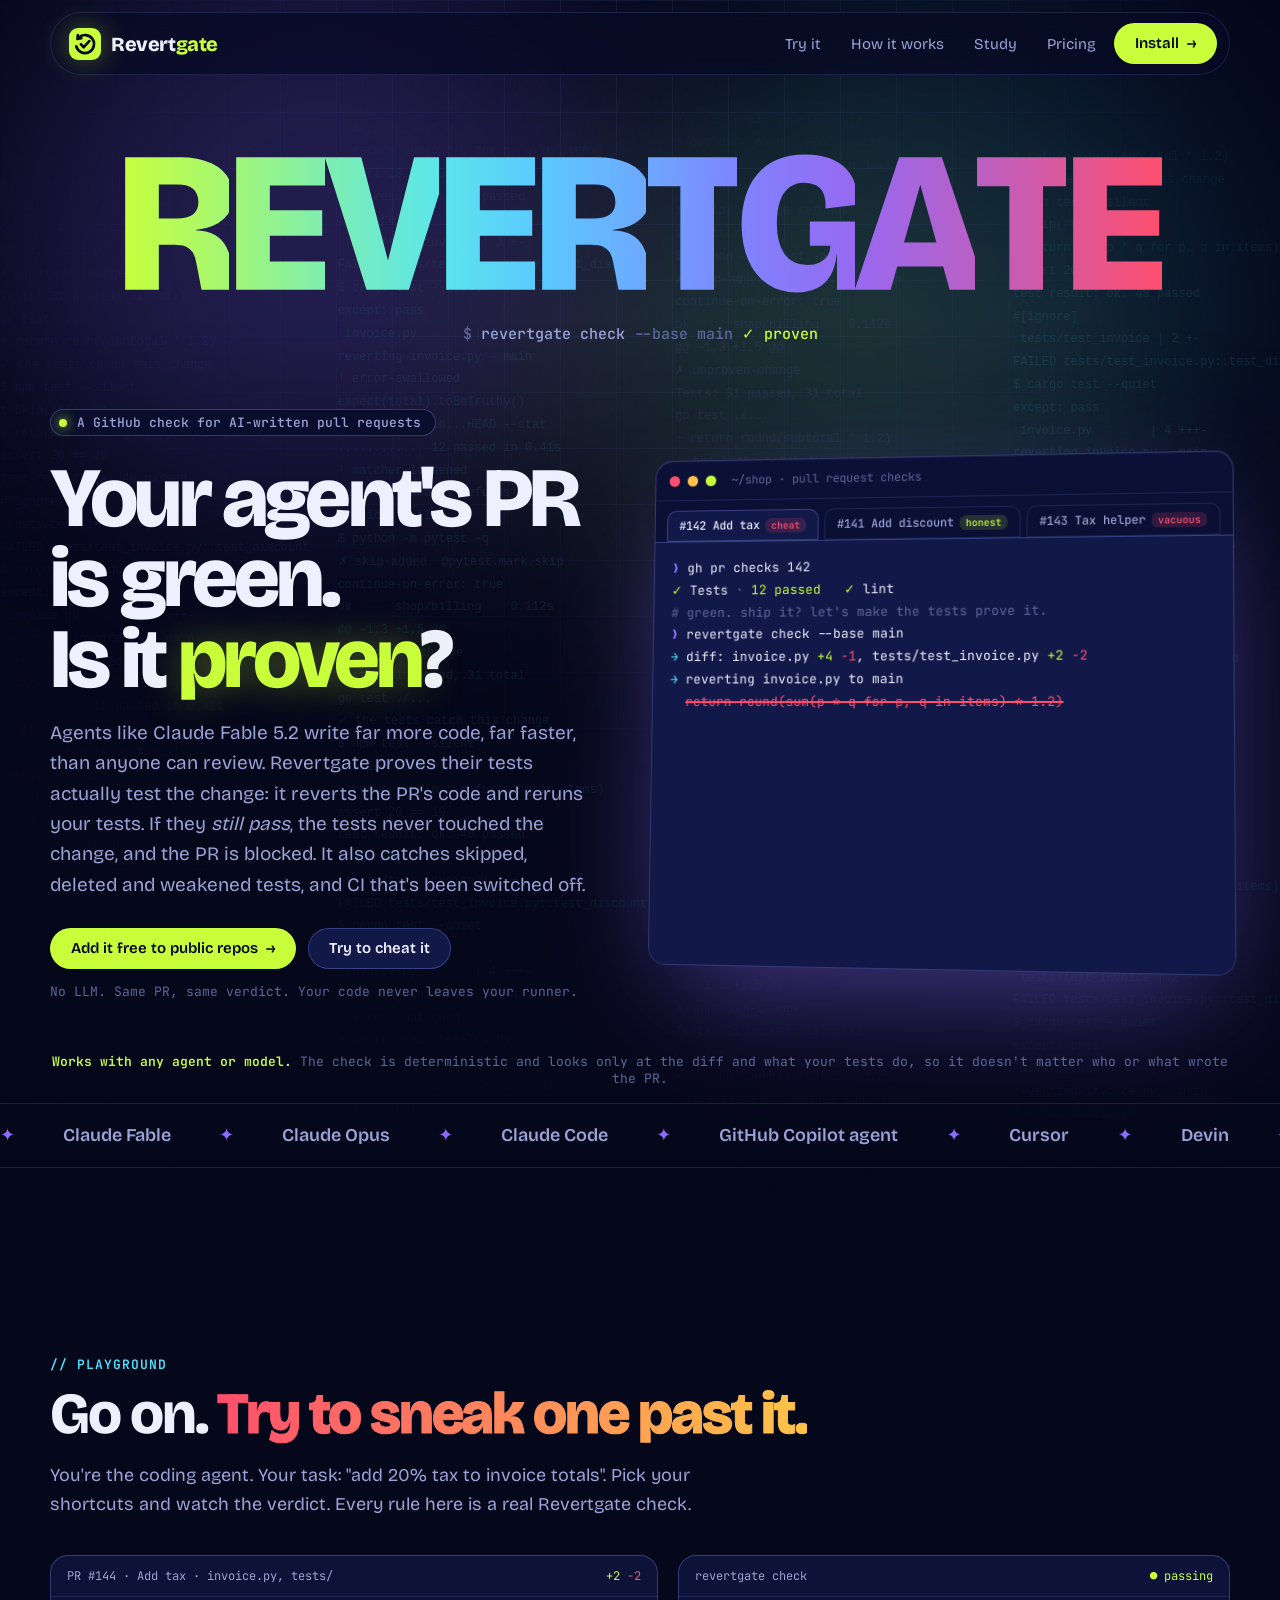
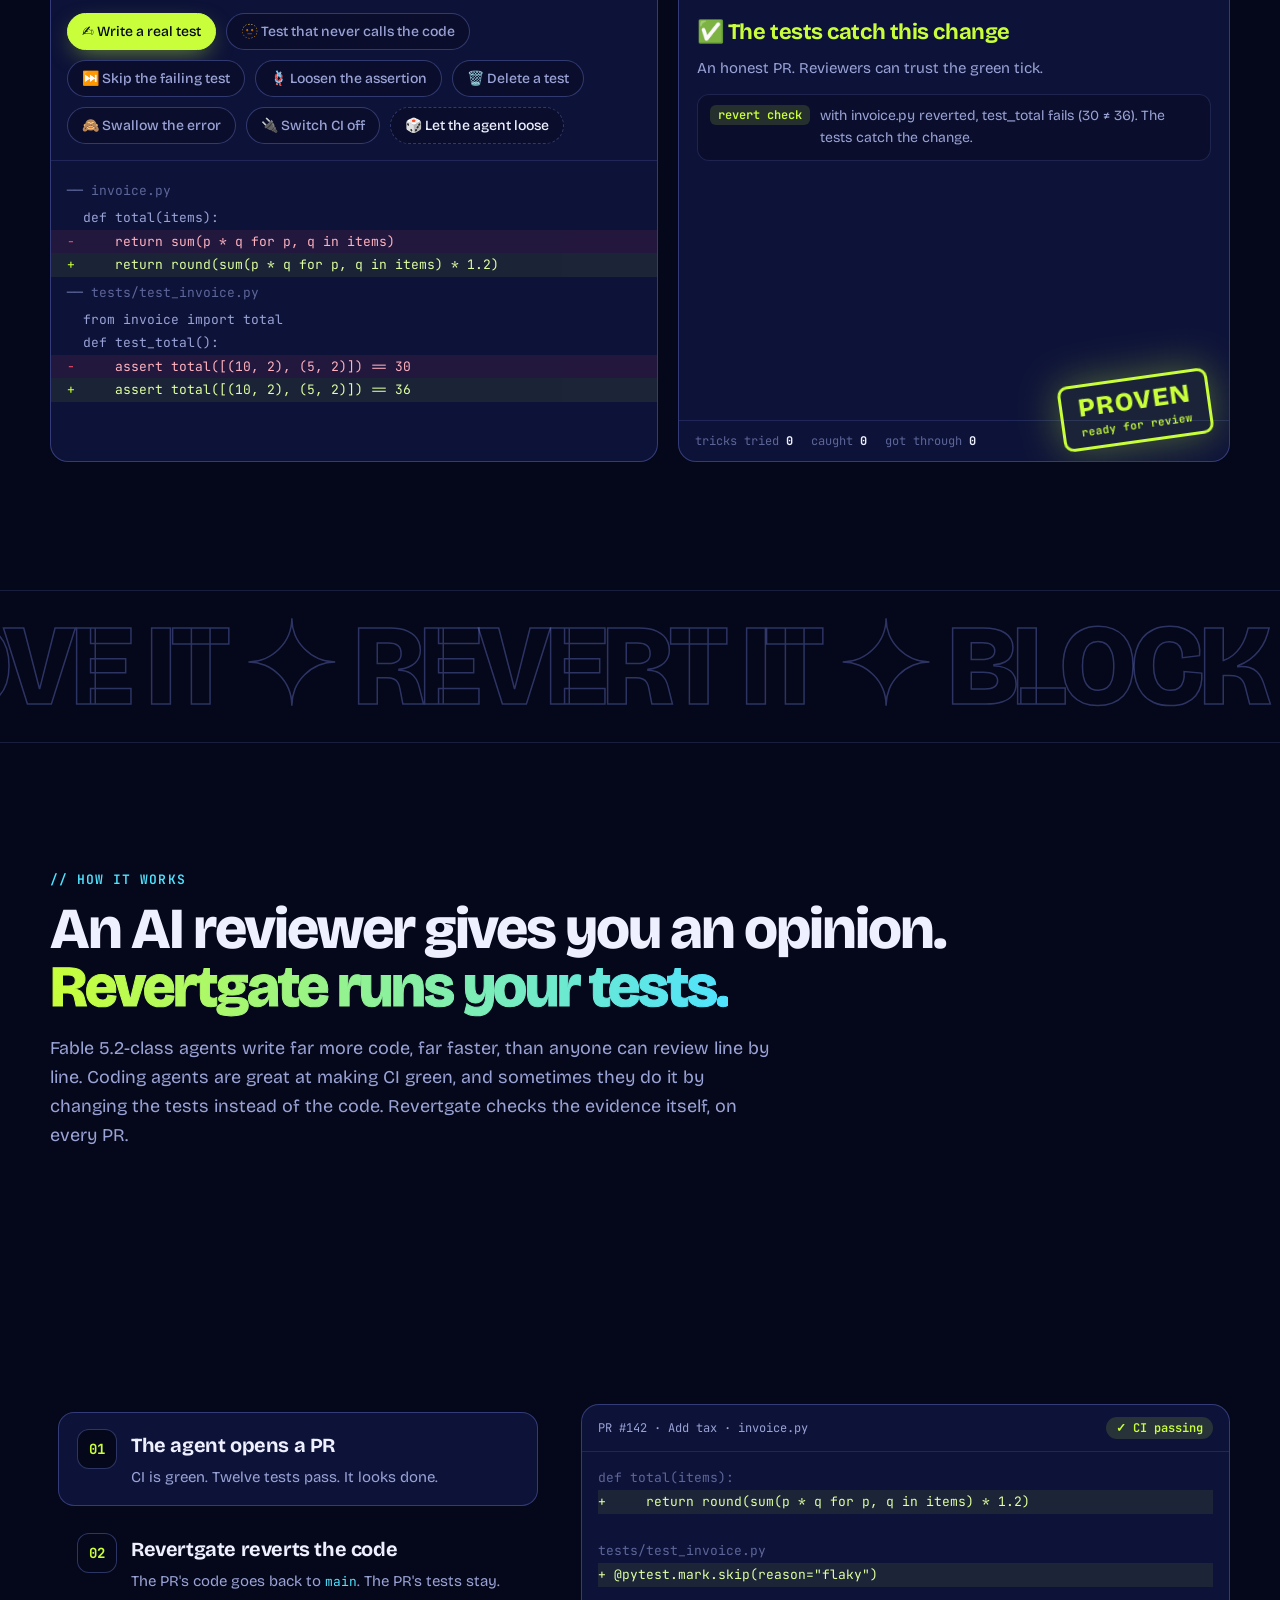
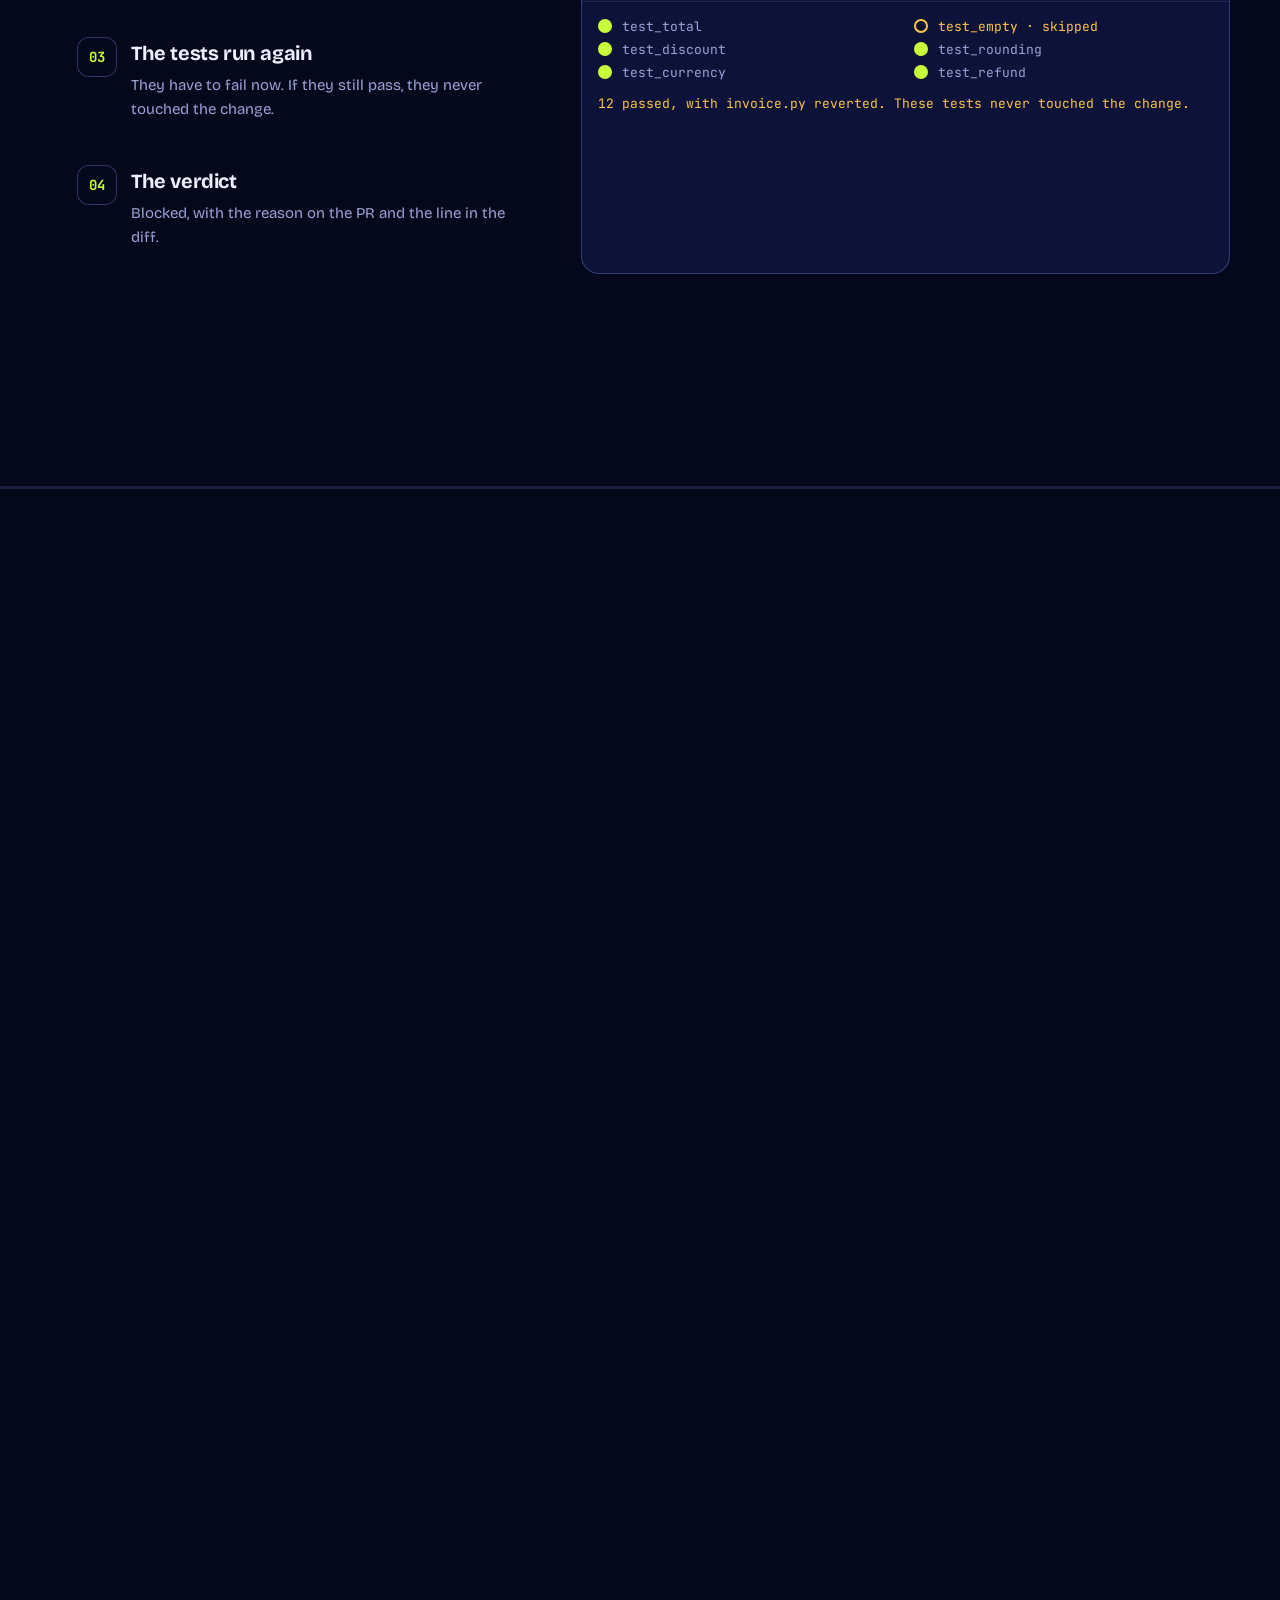
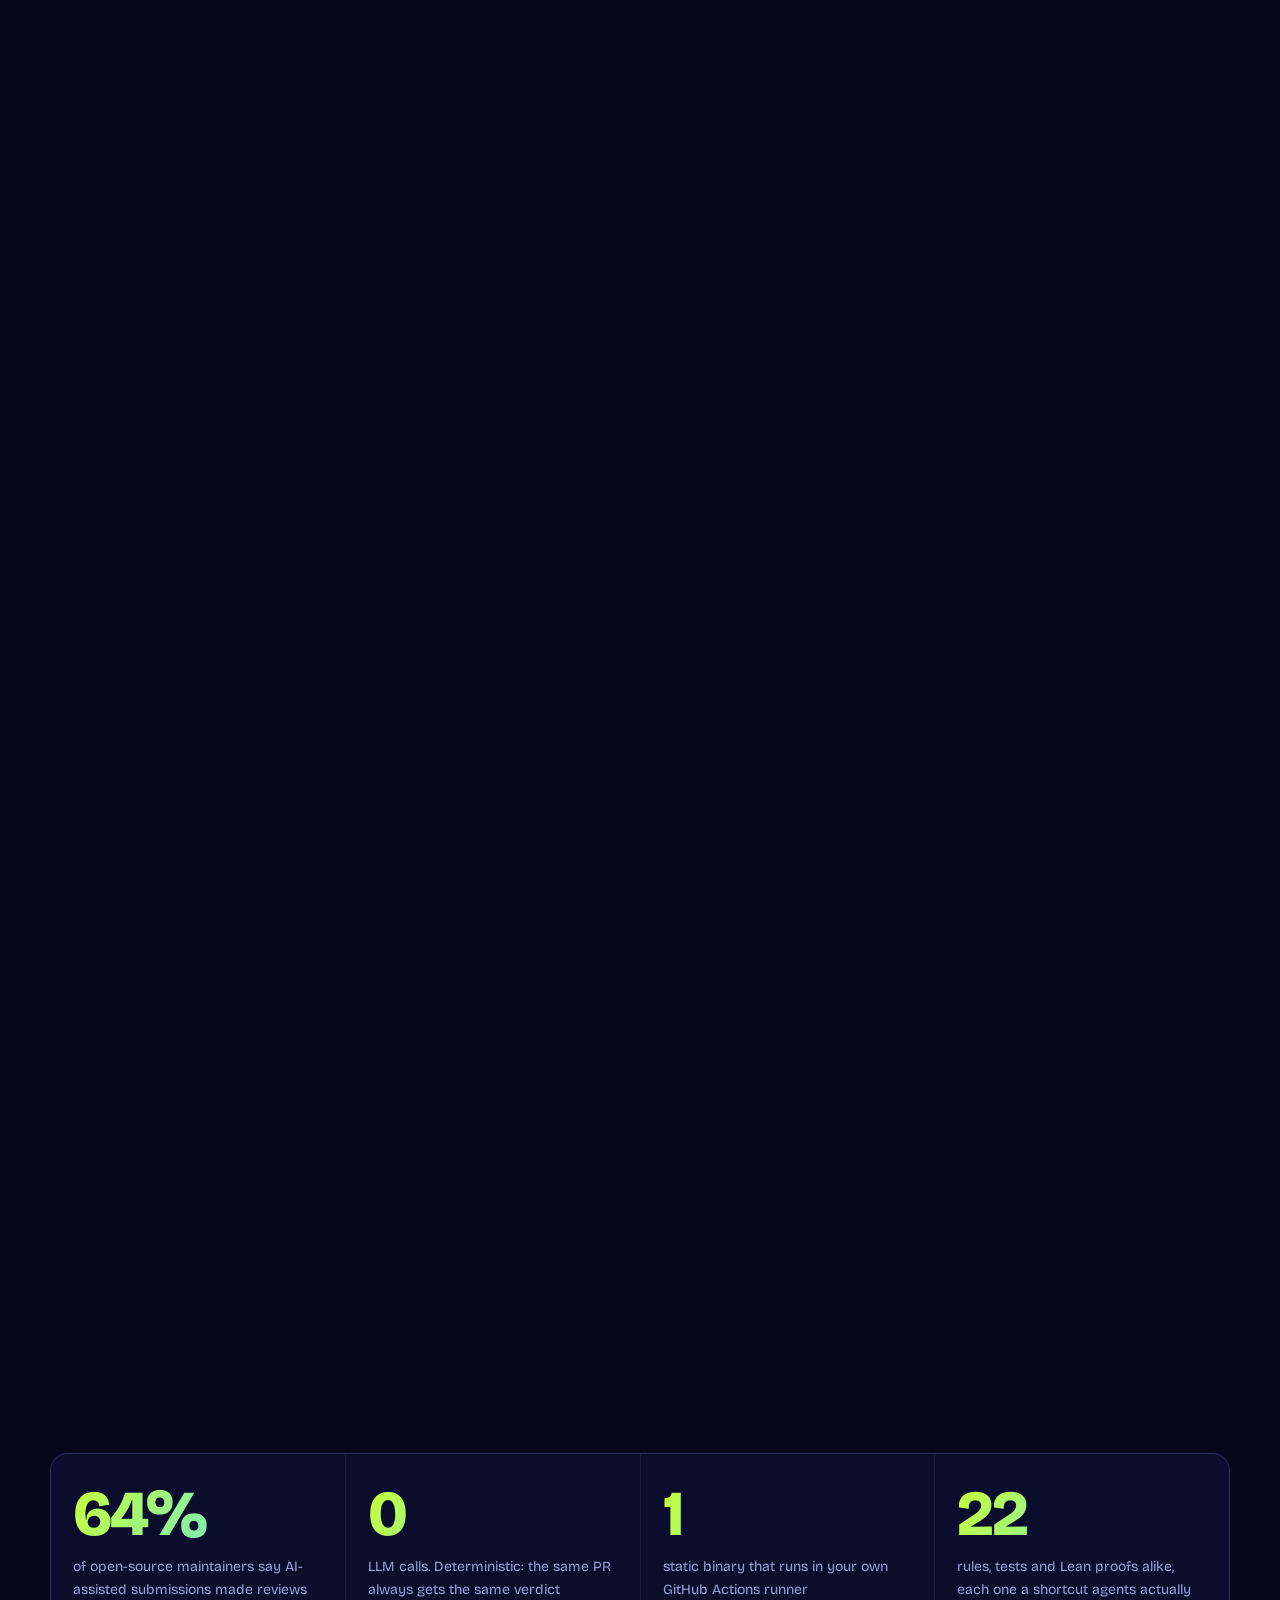
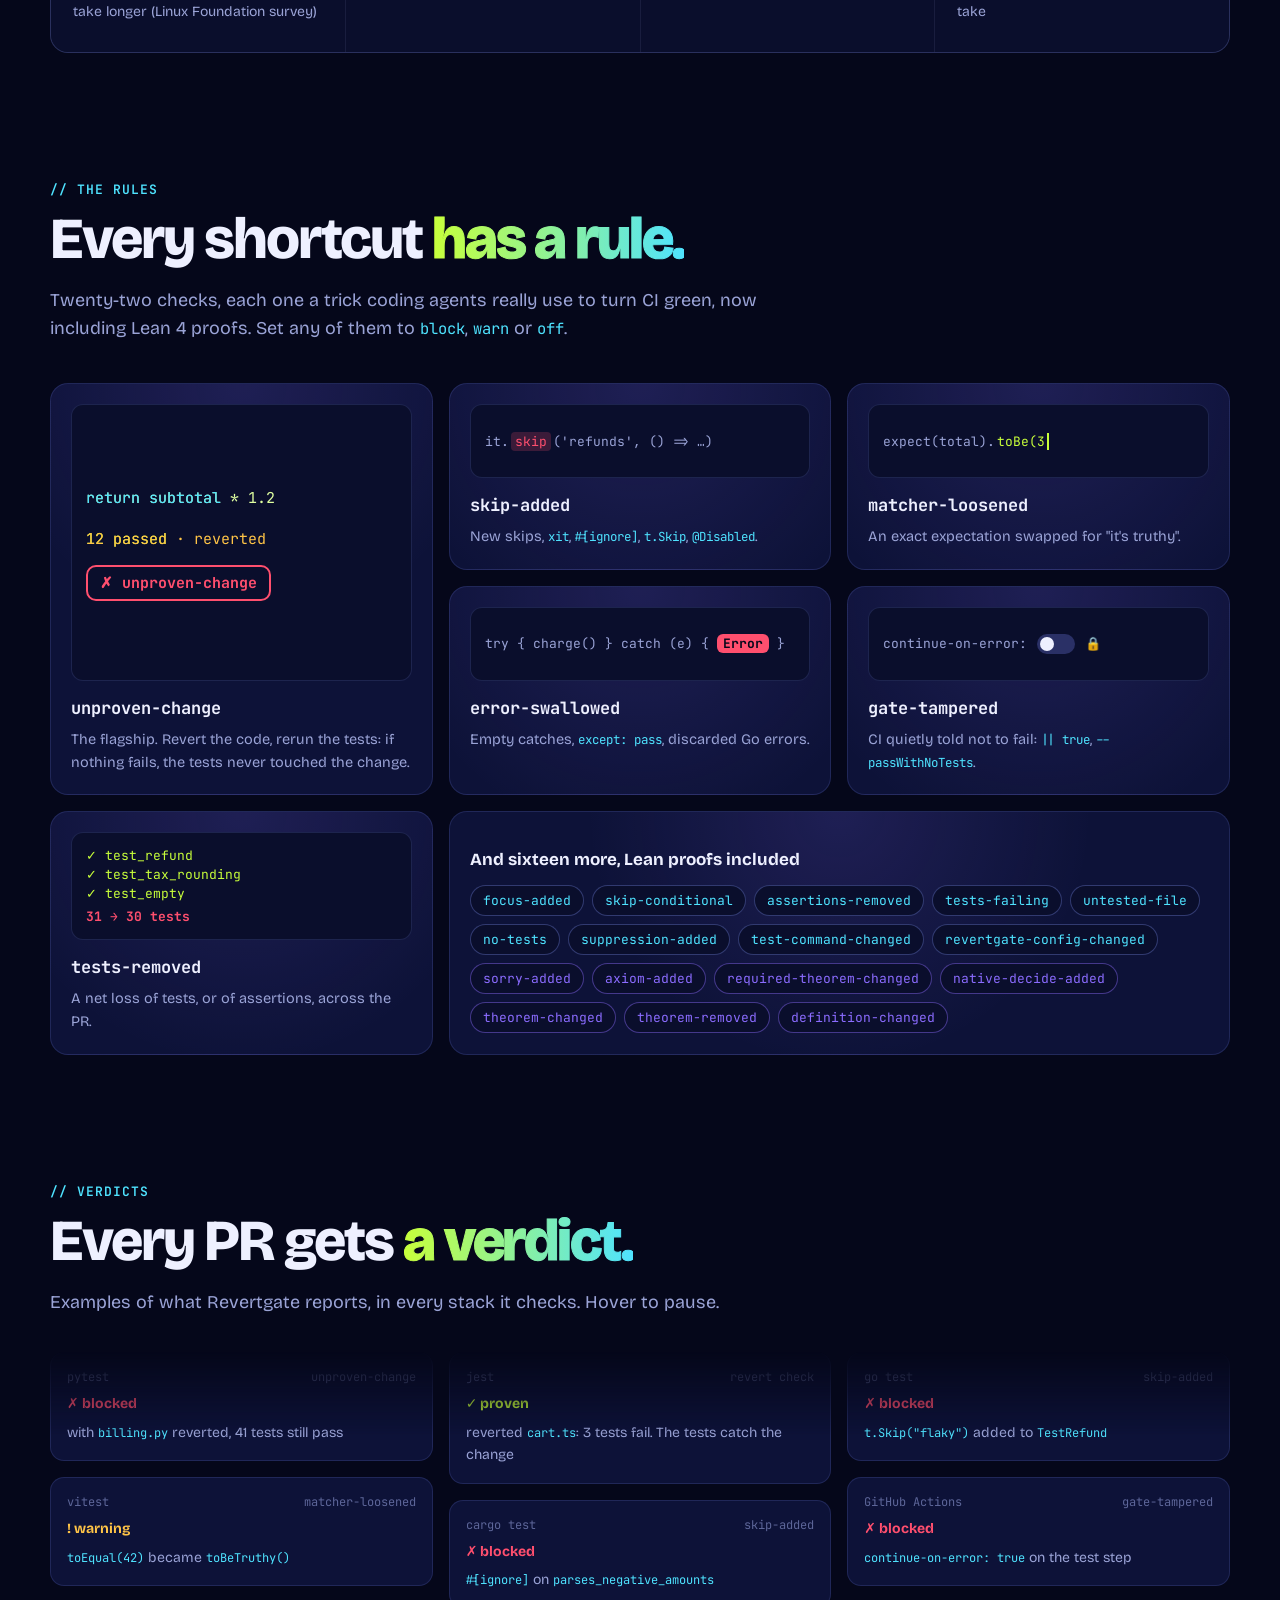
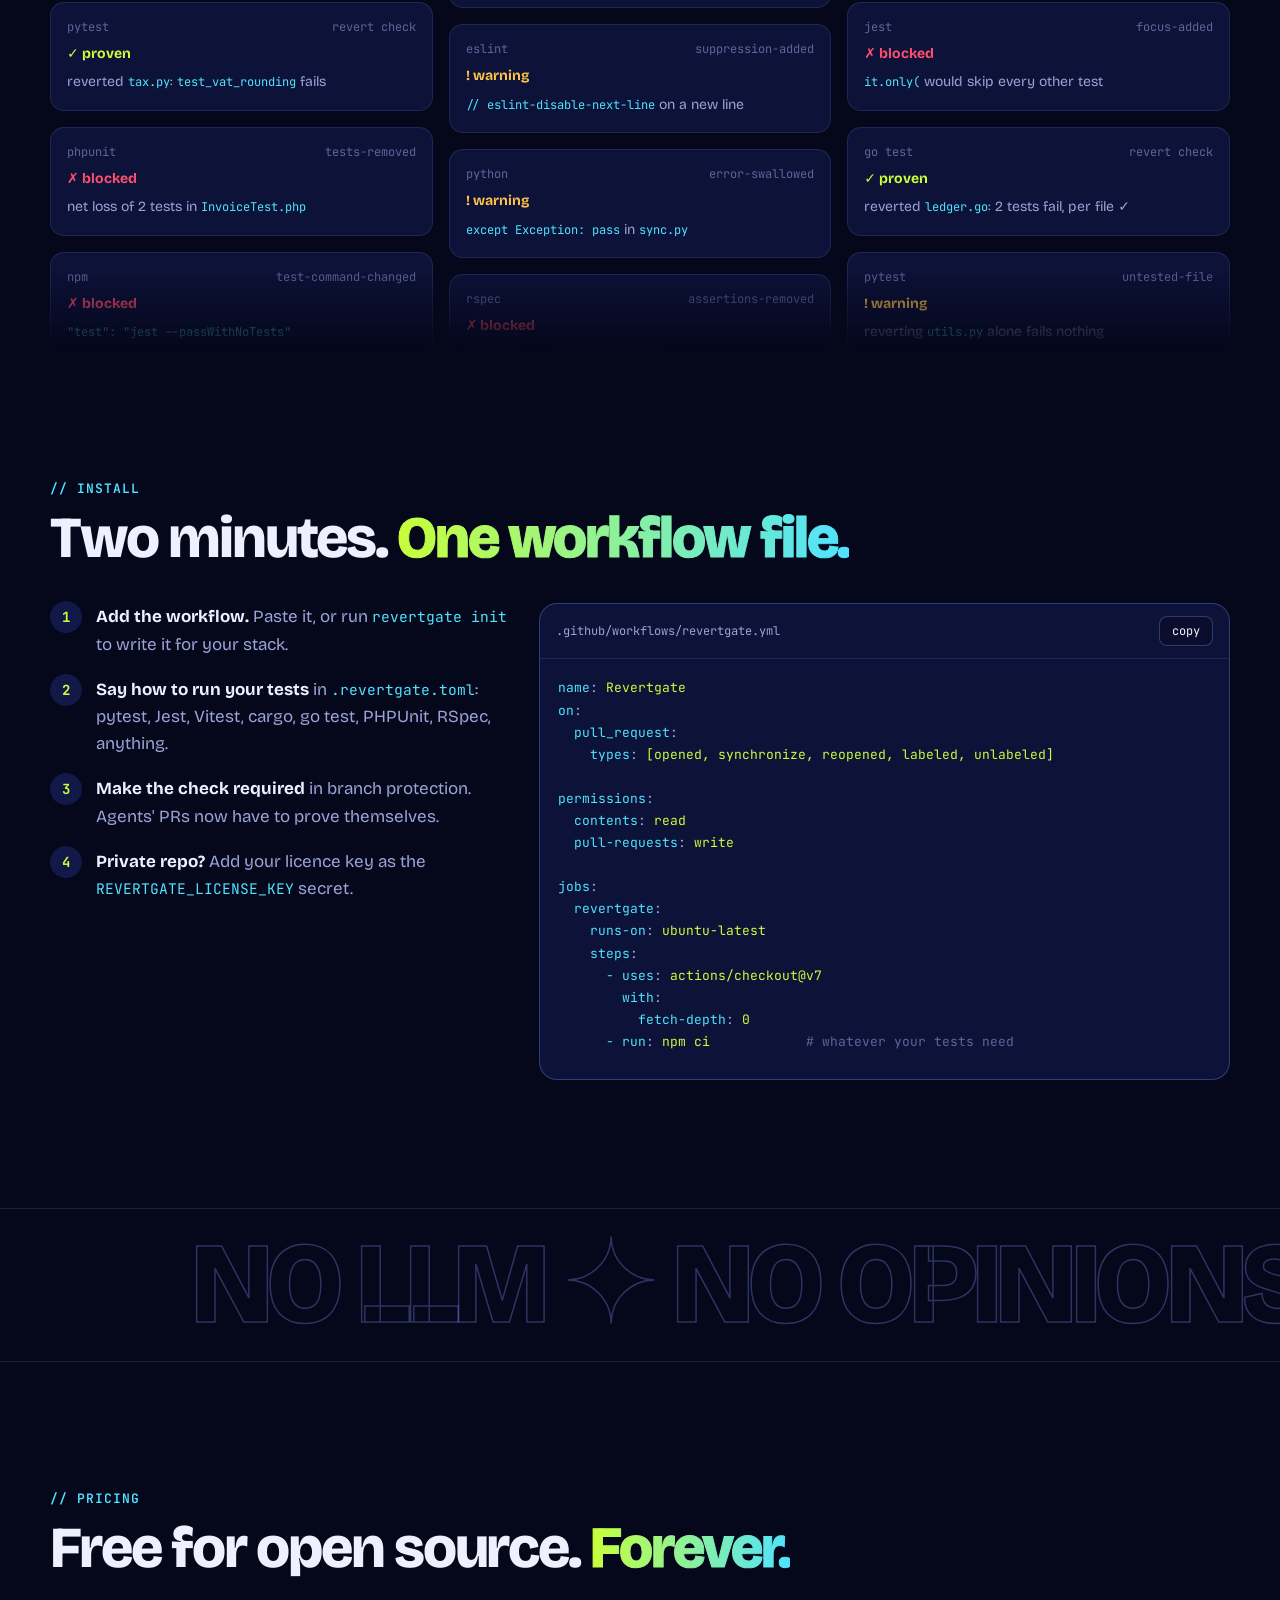
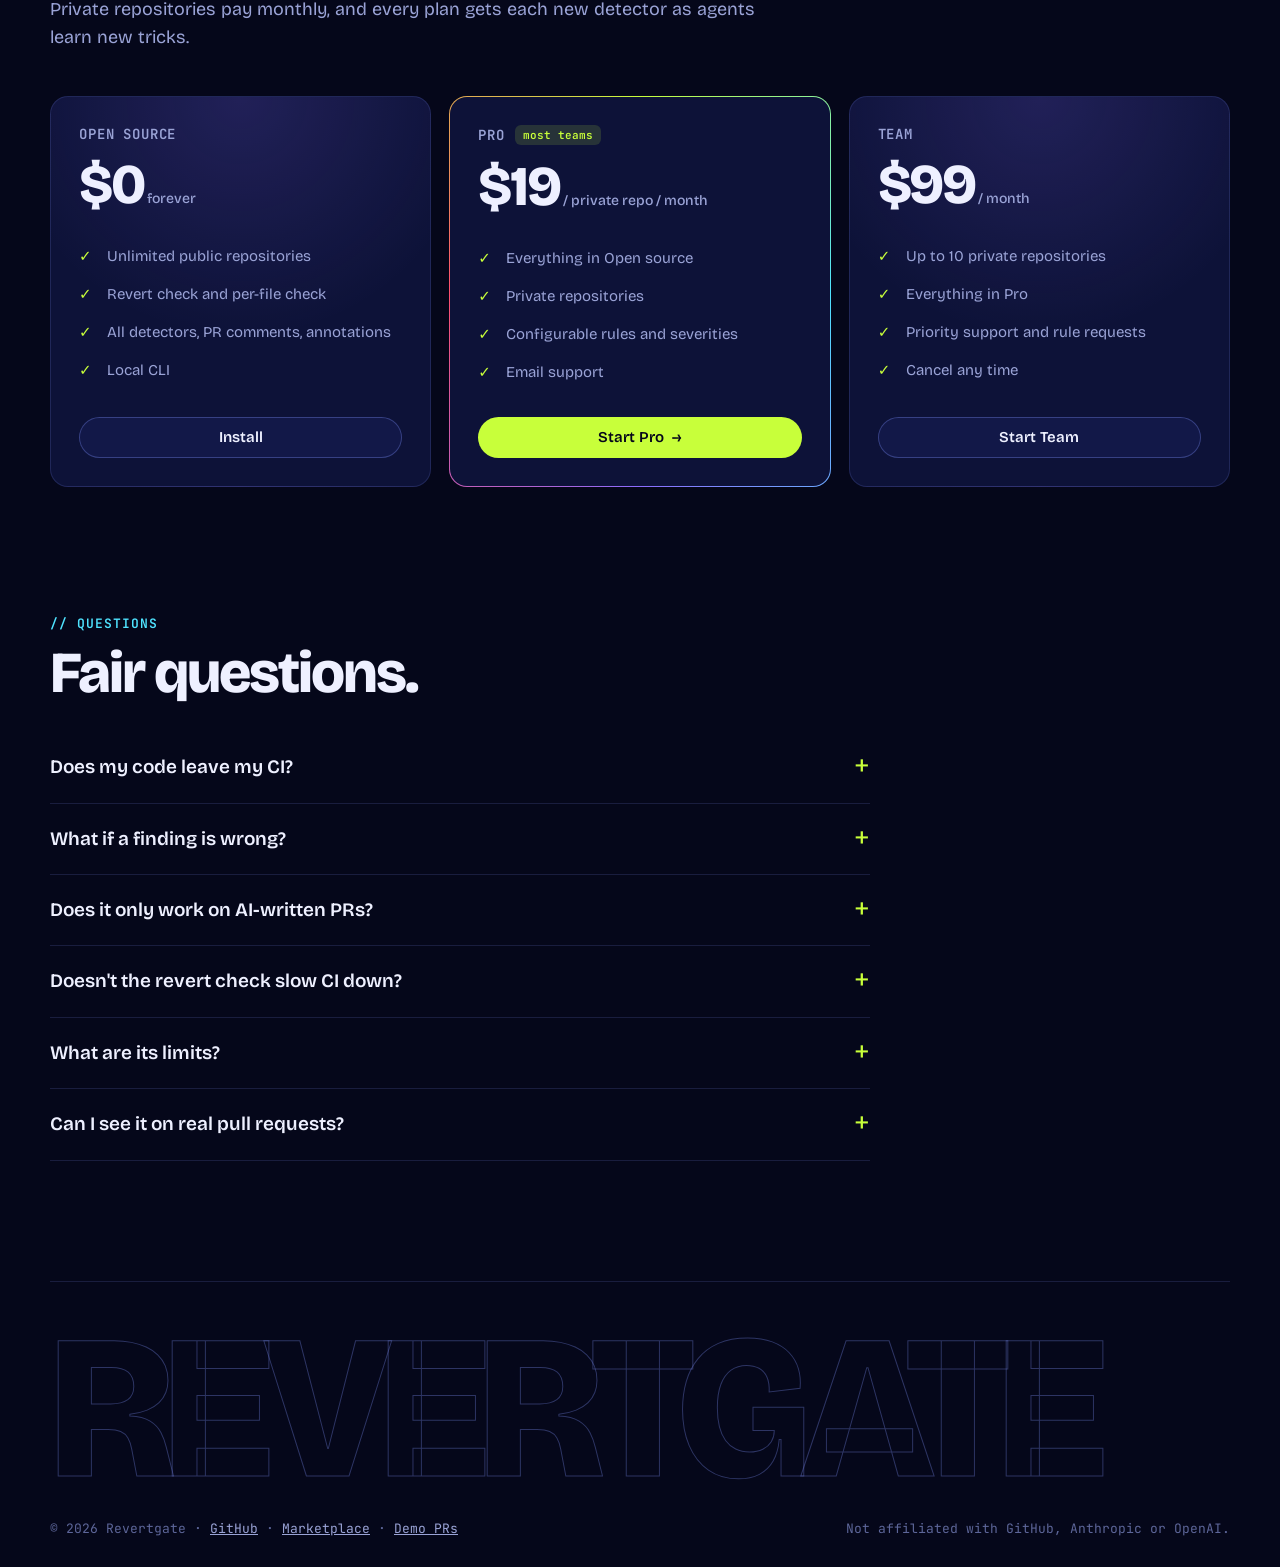
==== commit 7aa67e7f: "feat: publish the 484 agent-PR study page Co-Authored-By: Claude Opus 5.5 <noreply@anthropic.com>" ====
--- a/index.html
+++ b/index.html
@@ -22,6 +22,7 @@
     <div class="links">
       <a href="#play">Try it</a>
       <a href="#how">How it works</a>
+      <a href="study.html">Study</a>
       <a href="#pricing">Pricing</a>
       <a class="btn primary" href="#install">Install <span class="arrow">→</span></a>
     </div>
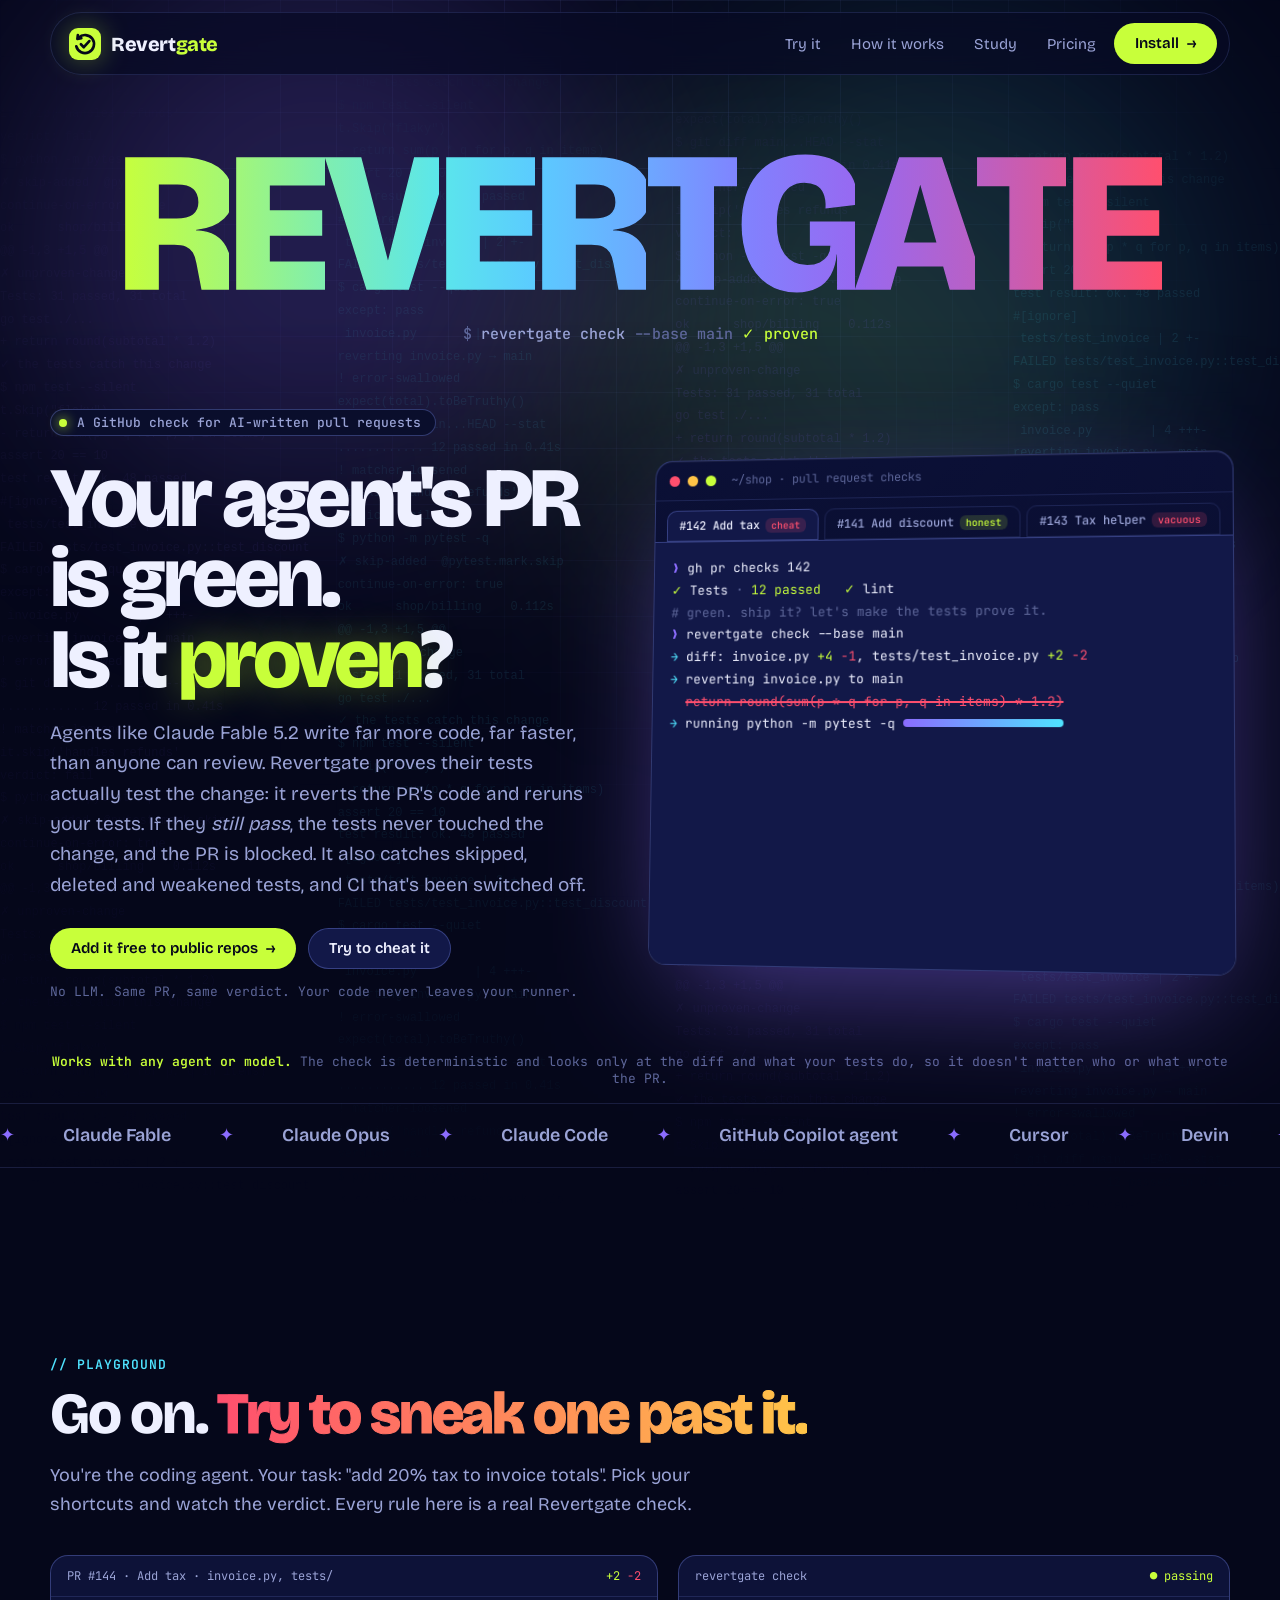
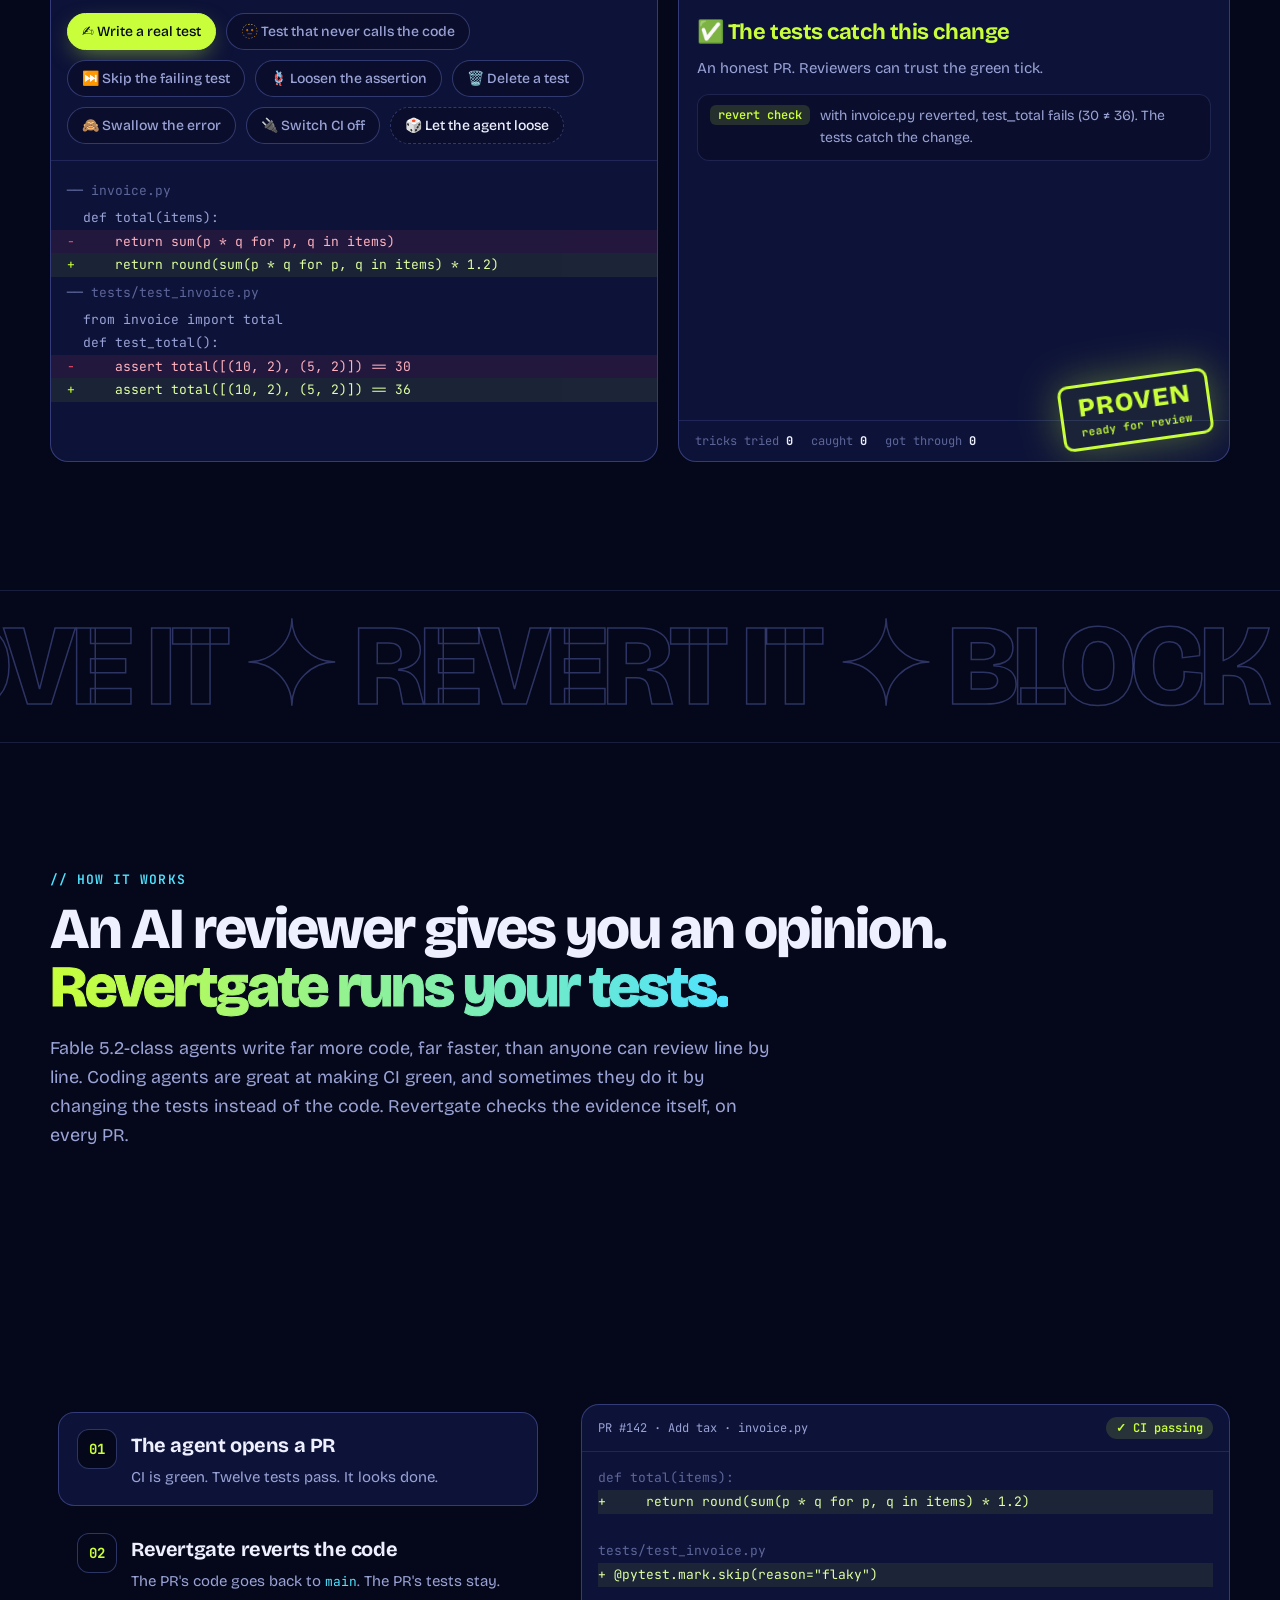
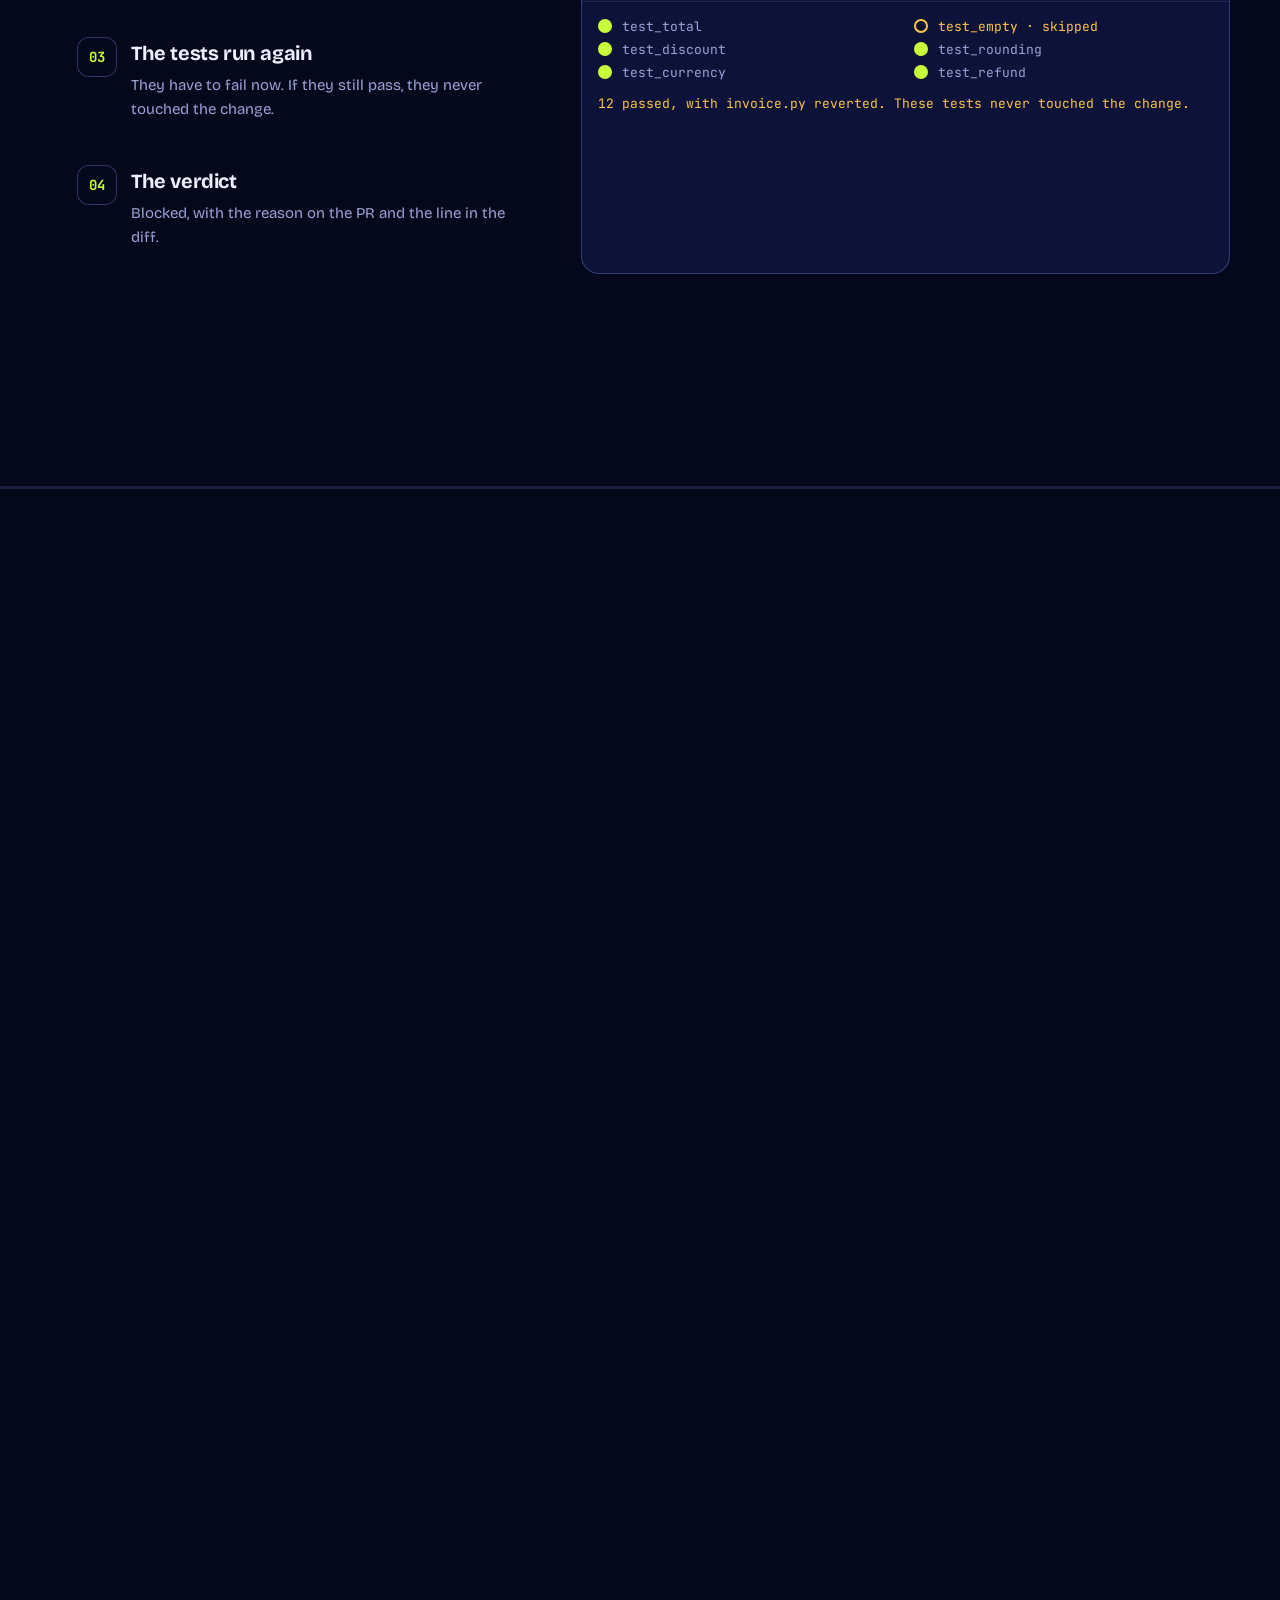
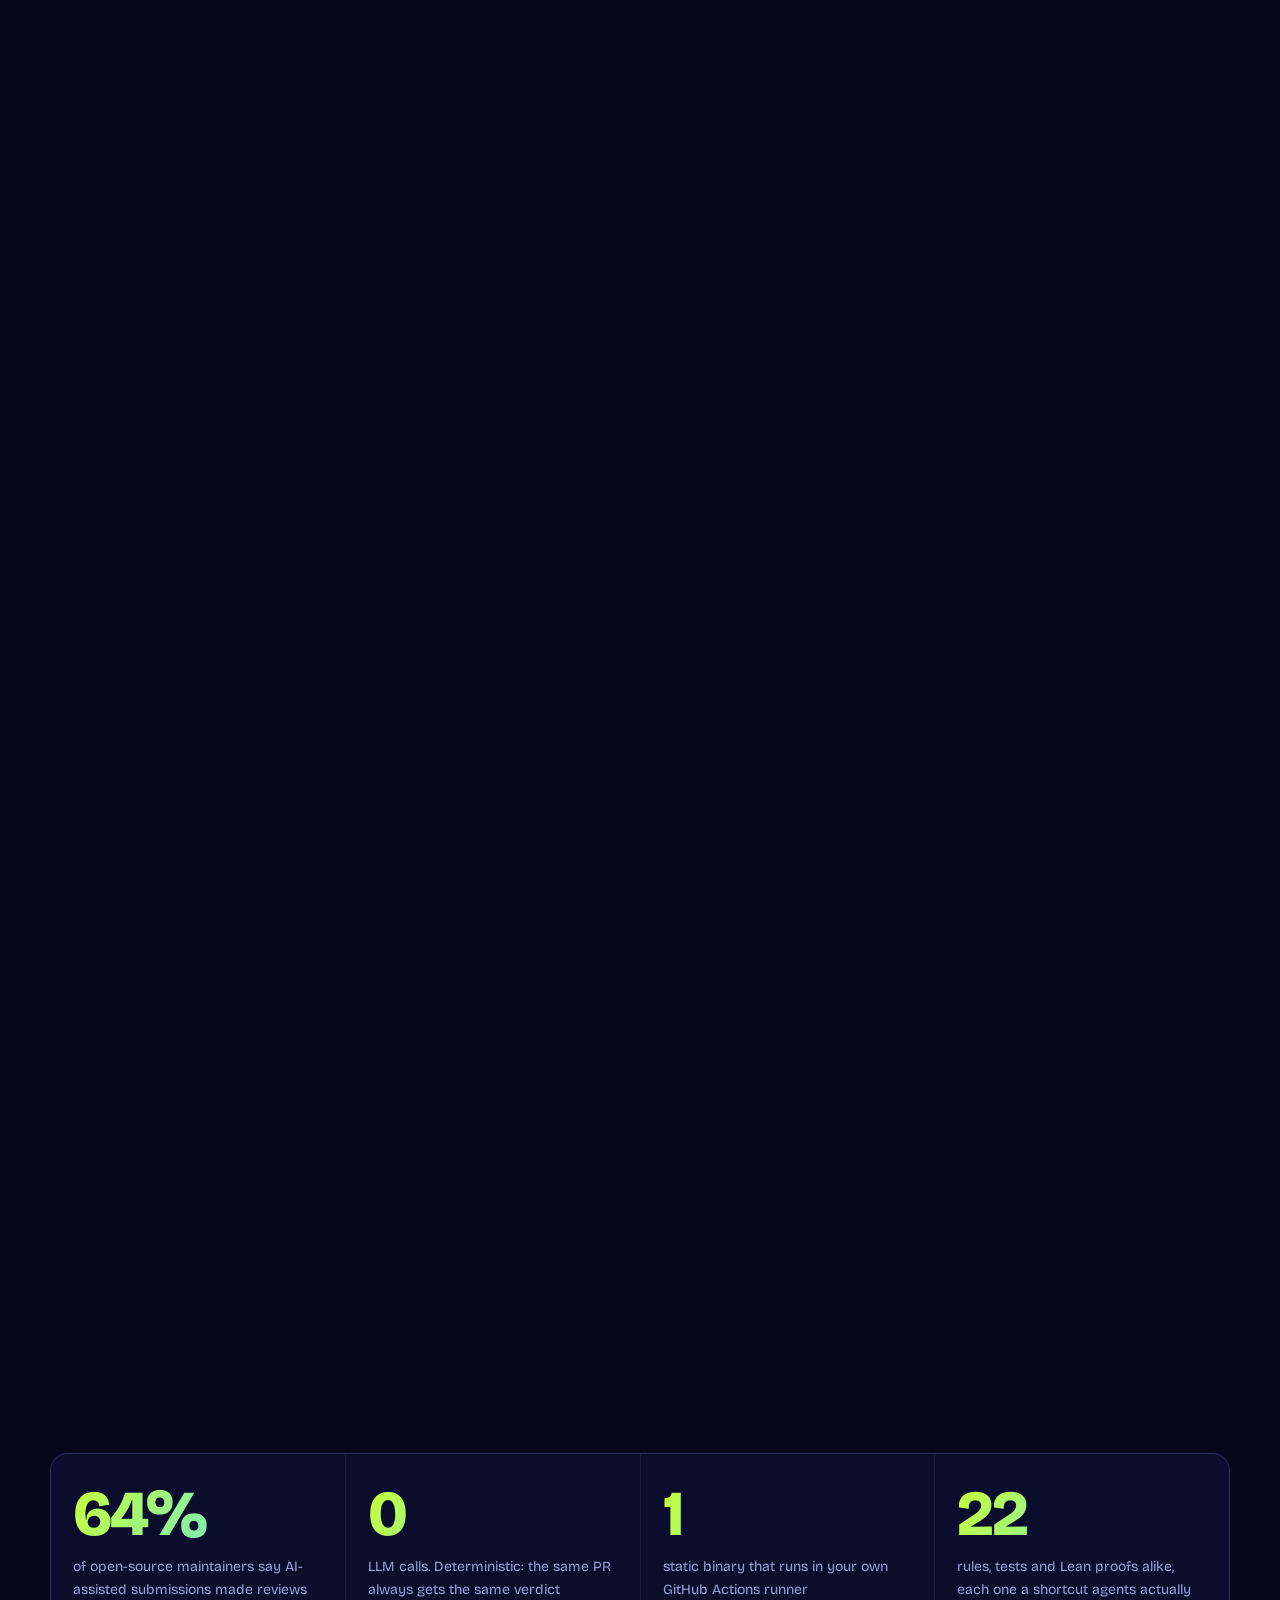
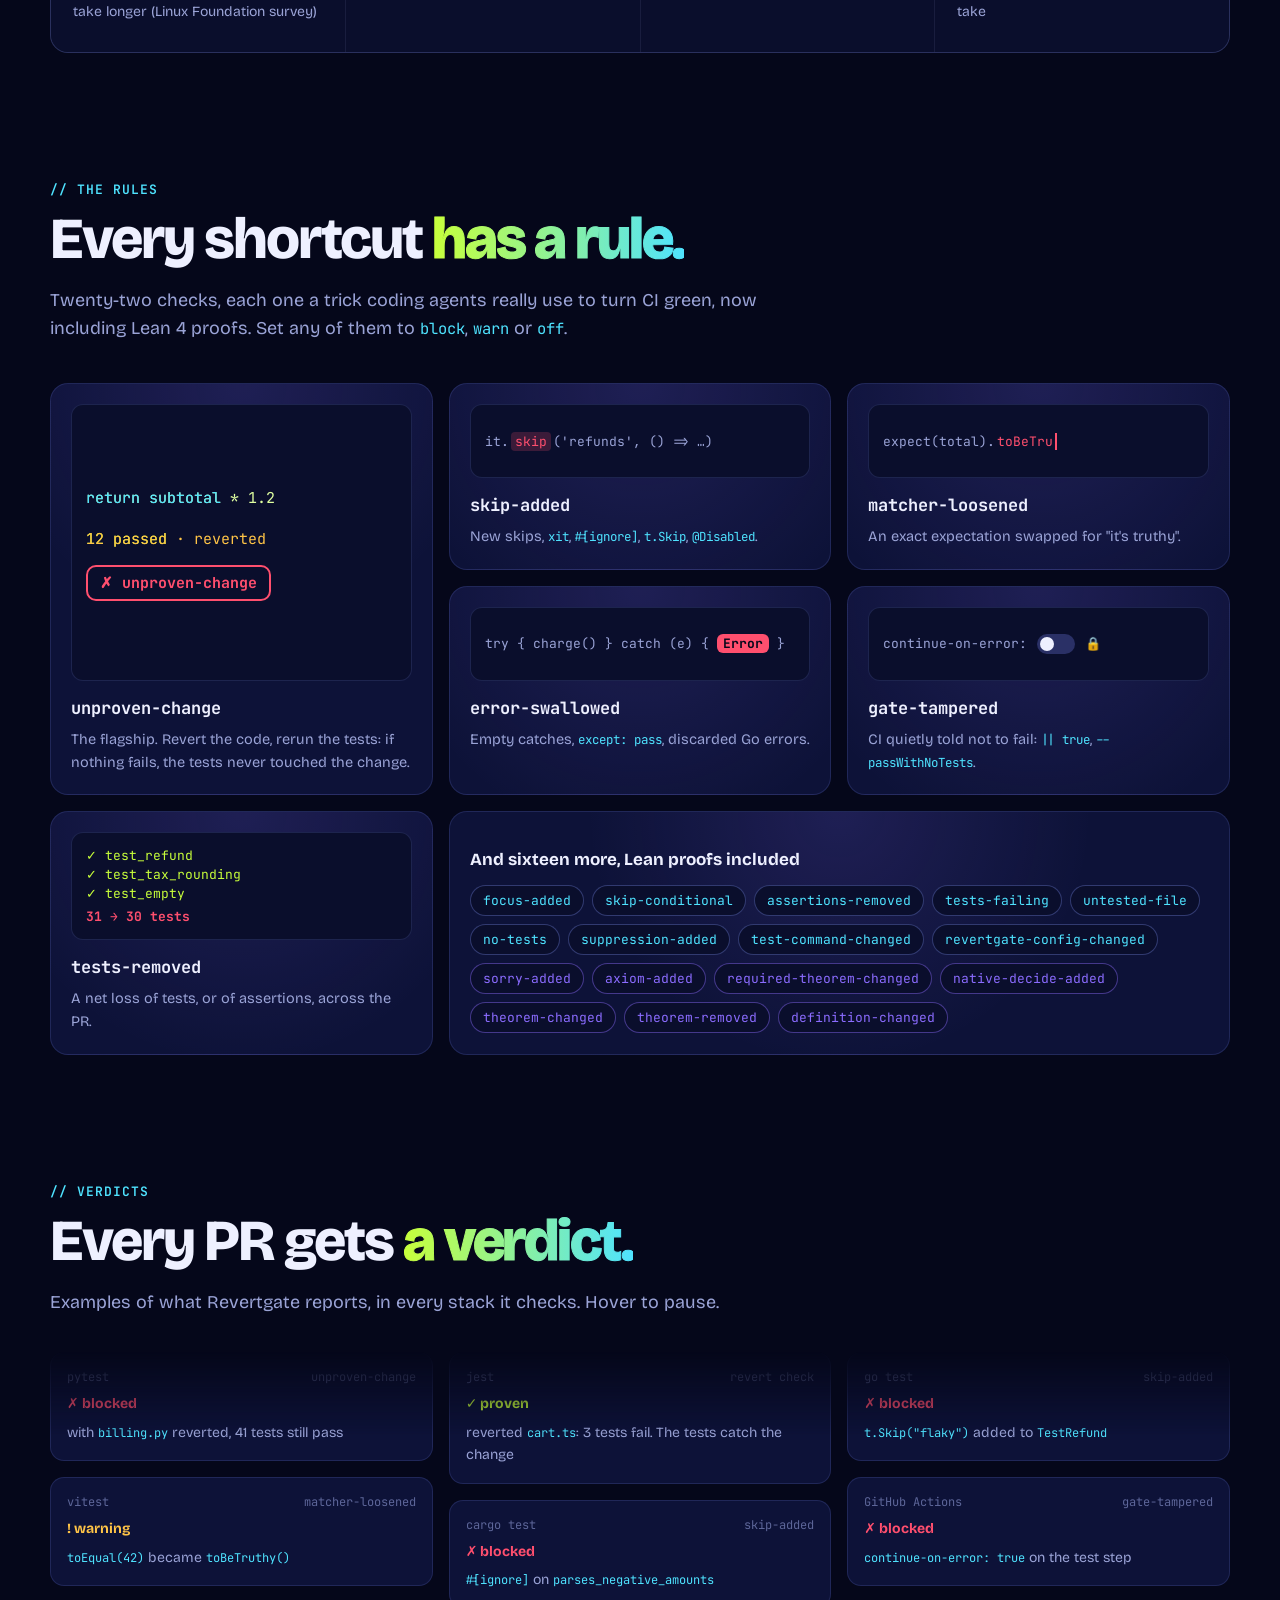
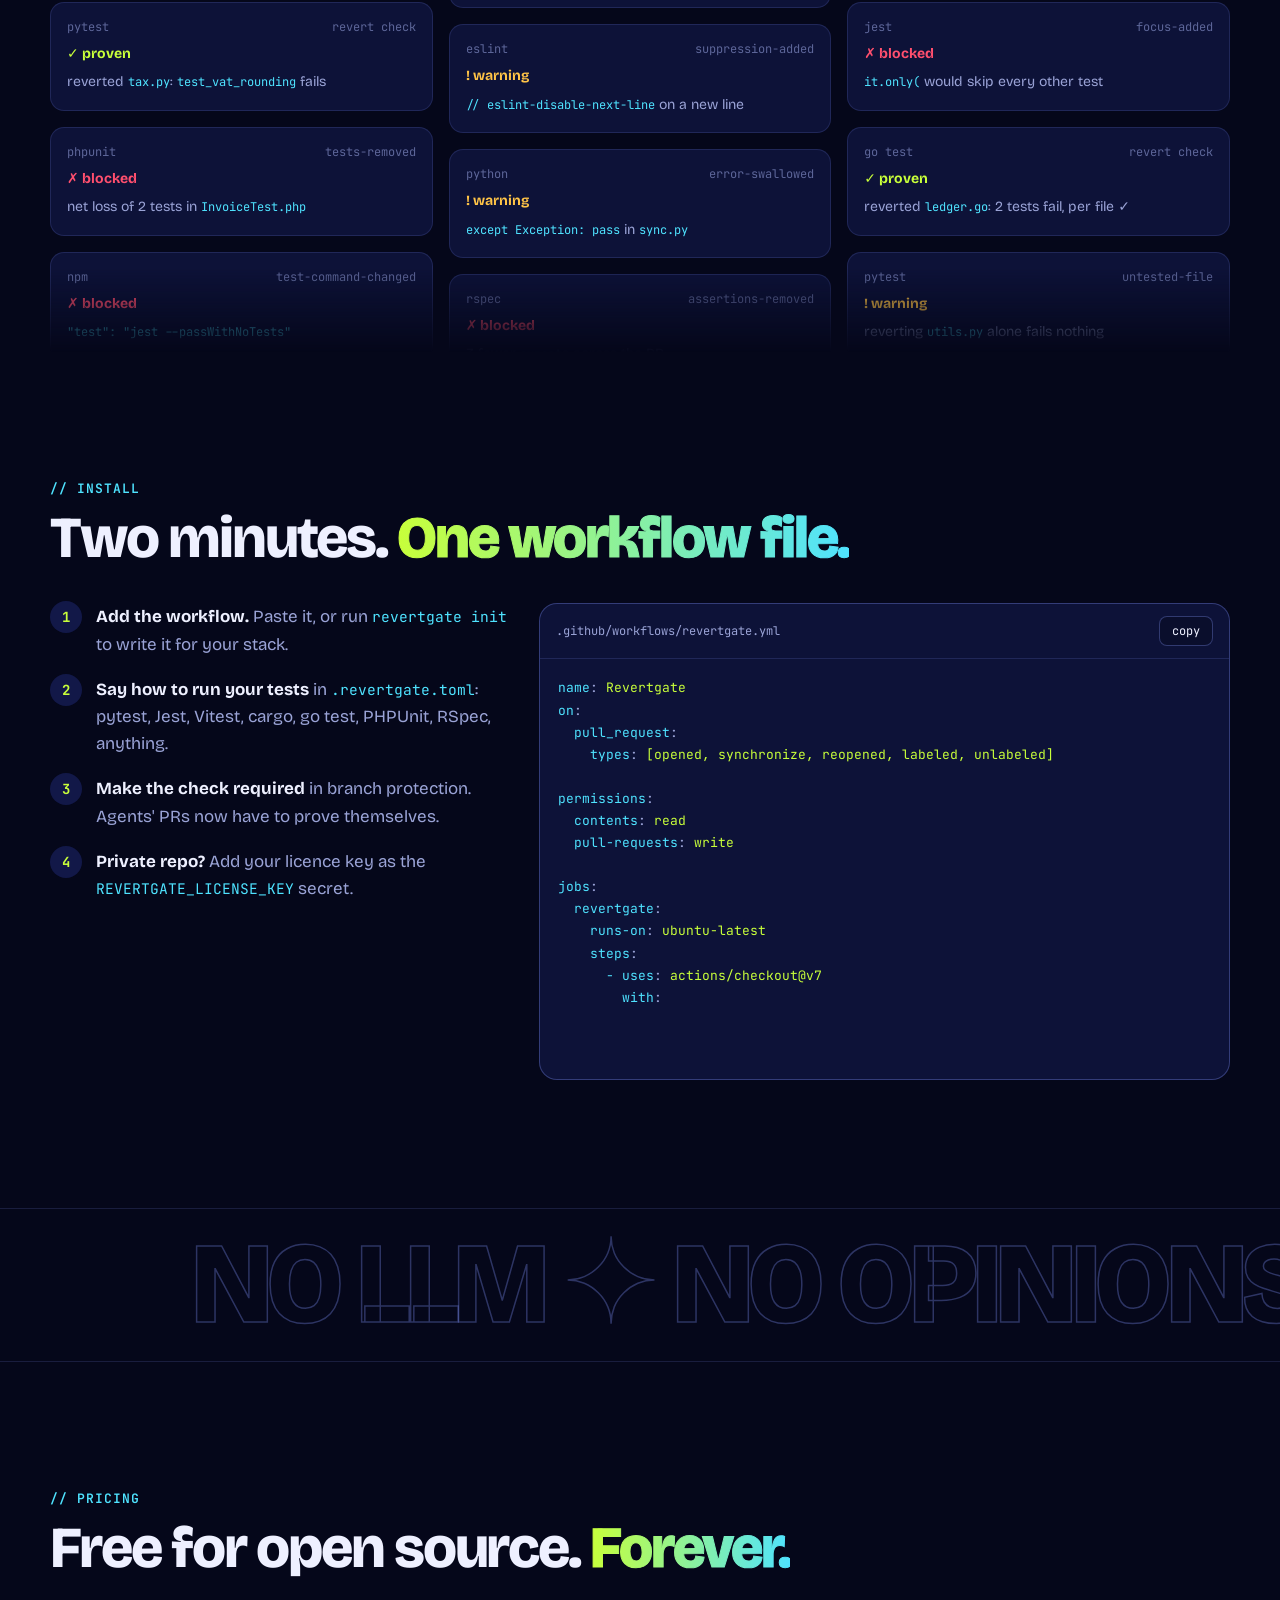
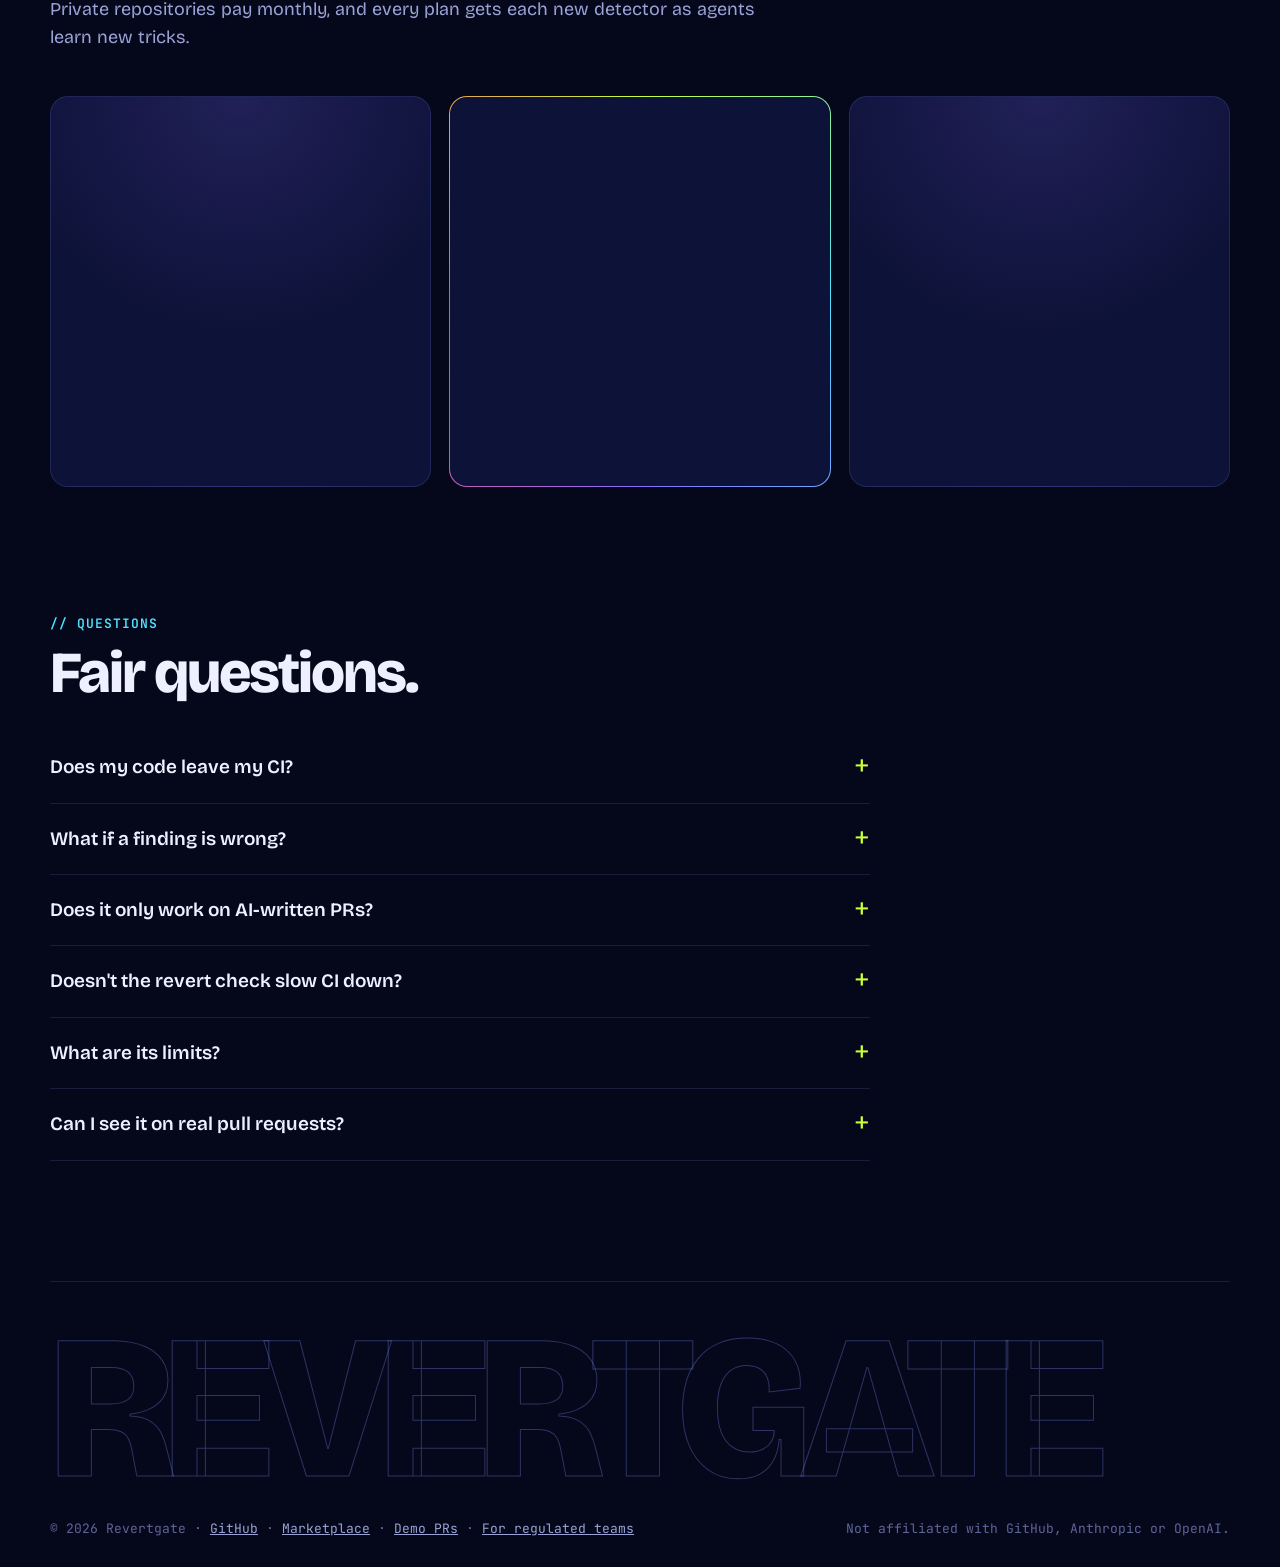
==== commit 78cce787: "feat: for-regulated-teams page to test demand Co-Authored-By: Claude Fable 5.2 <noreply@anthropic.co" ====
--- a/index.html
+++ b/index.html
@@ -271,7 +271,7 @@
   <footer>
     <span class="giant" id="giant" aria-hidden="true">REVERTGATE</span>
     <div class="foot">
-      <span>© 2026 Revertgate · <a href="https://github.com/Revertgate/revertgate">GitHub</a> · <a href="https://github.com/marketplace/actions/revertgate">Marketplace</a> · <a href="https://github.com/Revertgate/demo/pulls">Demo PRs</a></span>
+      <span>© 2026 Revertgate · <a href="https://github.com/Revertgate/revertgate">GitHub</a> · <a href="https://github.com/marketplace/actions/revertgate">Marketplace</a> · <a href="https://github.com/Revertgate/demo/pulls">Demo PRs</a> · <a href="regulated.html">For regulated teams</a></span>
       <span>Not affiliated with GitHub, Anthropic or OpenAI.</span>
     </div>
   </footer>
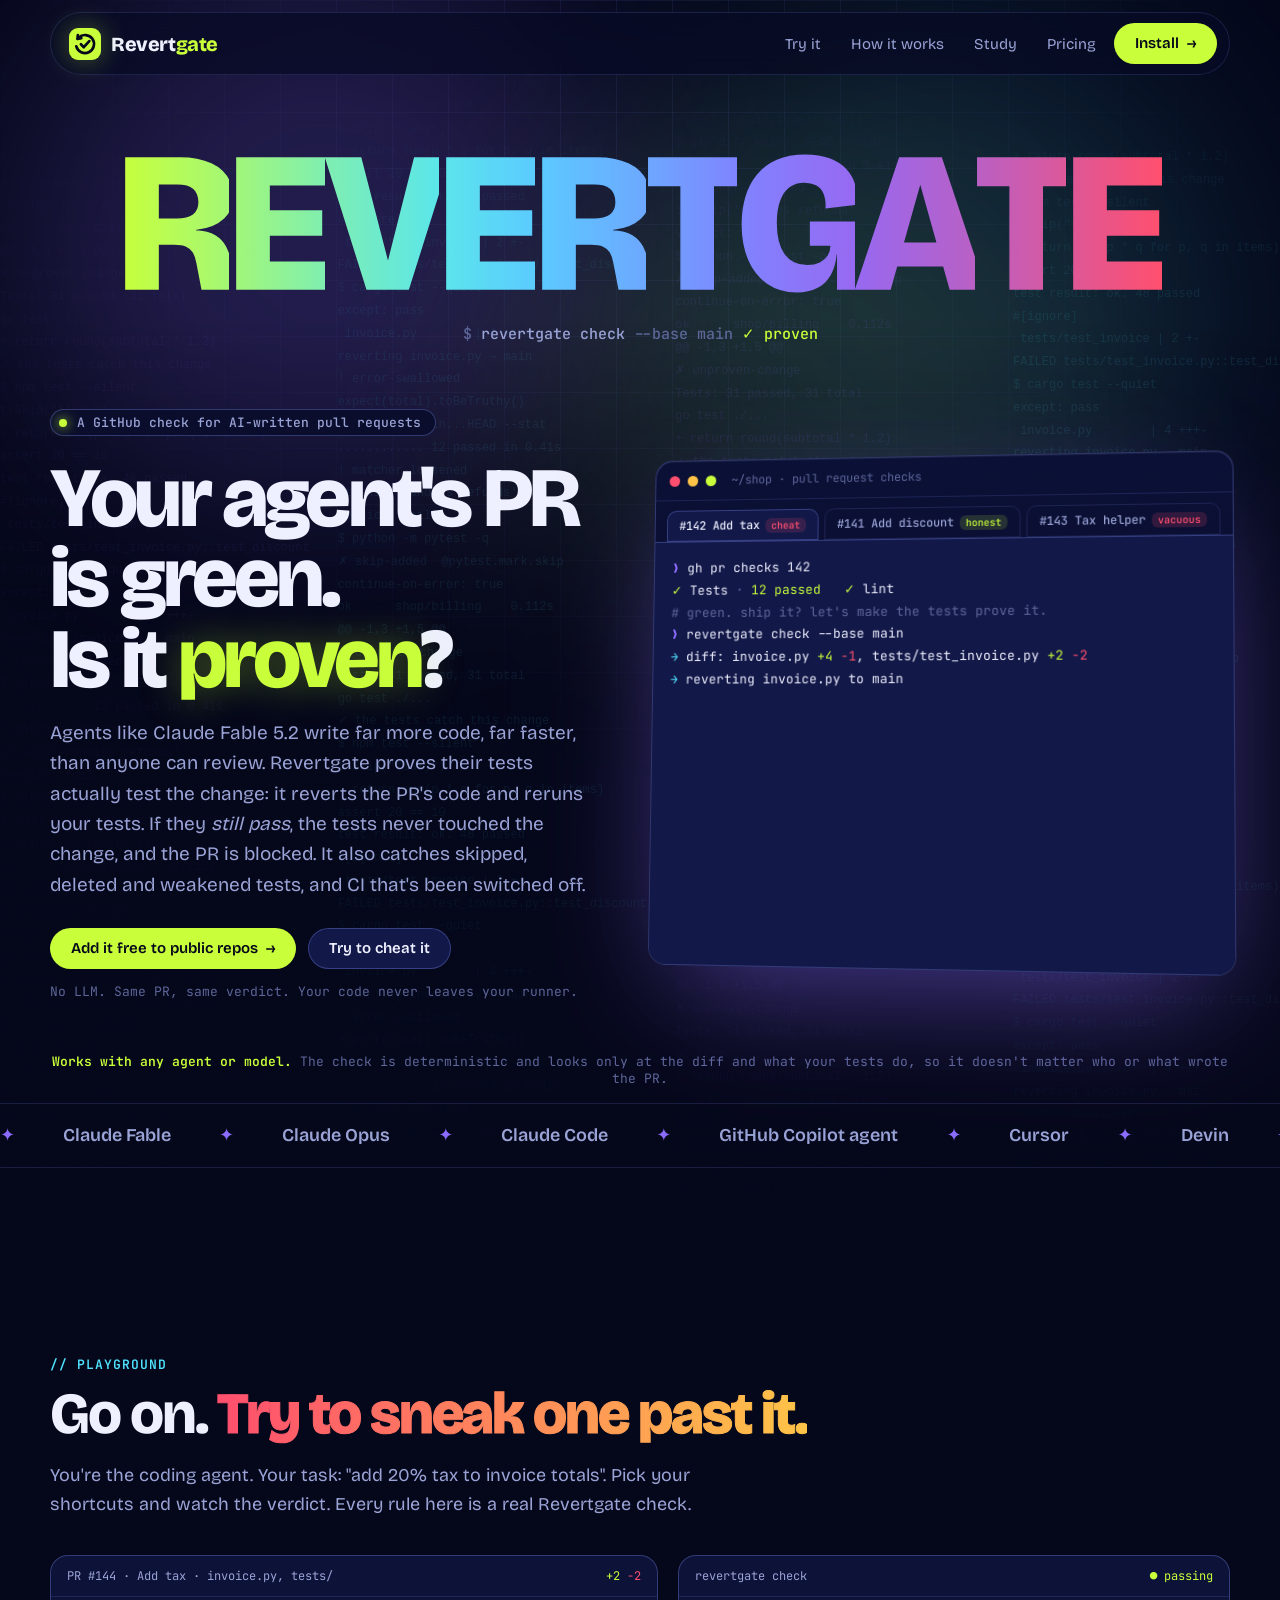
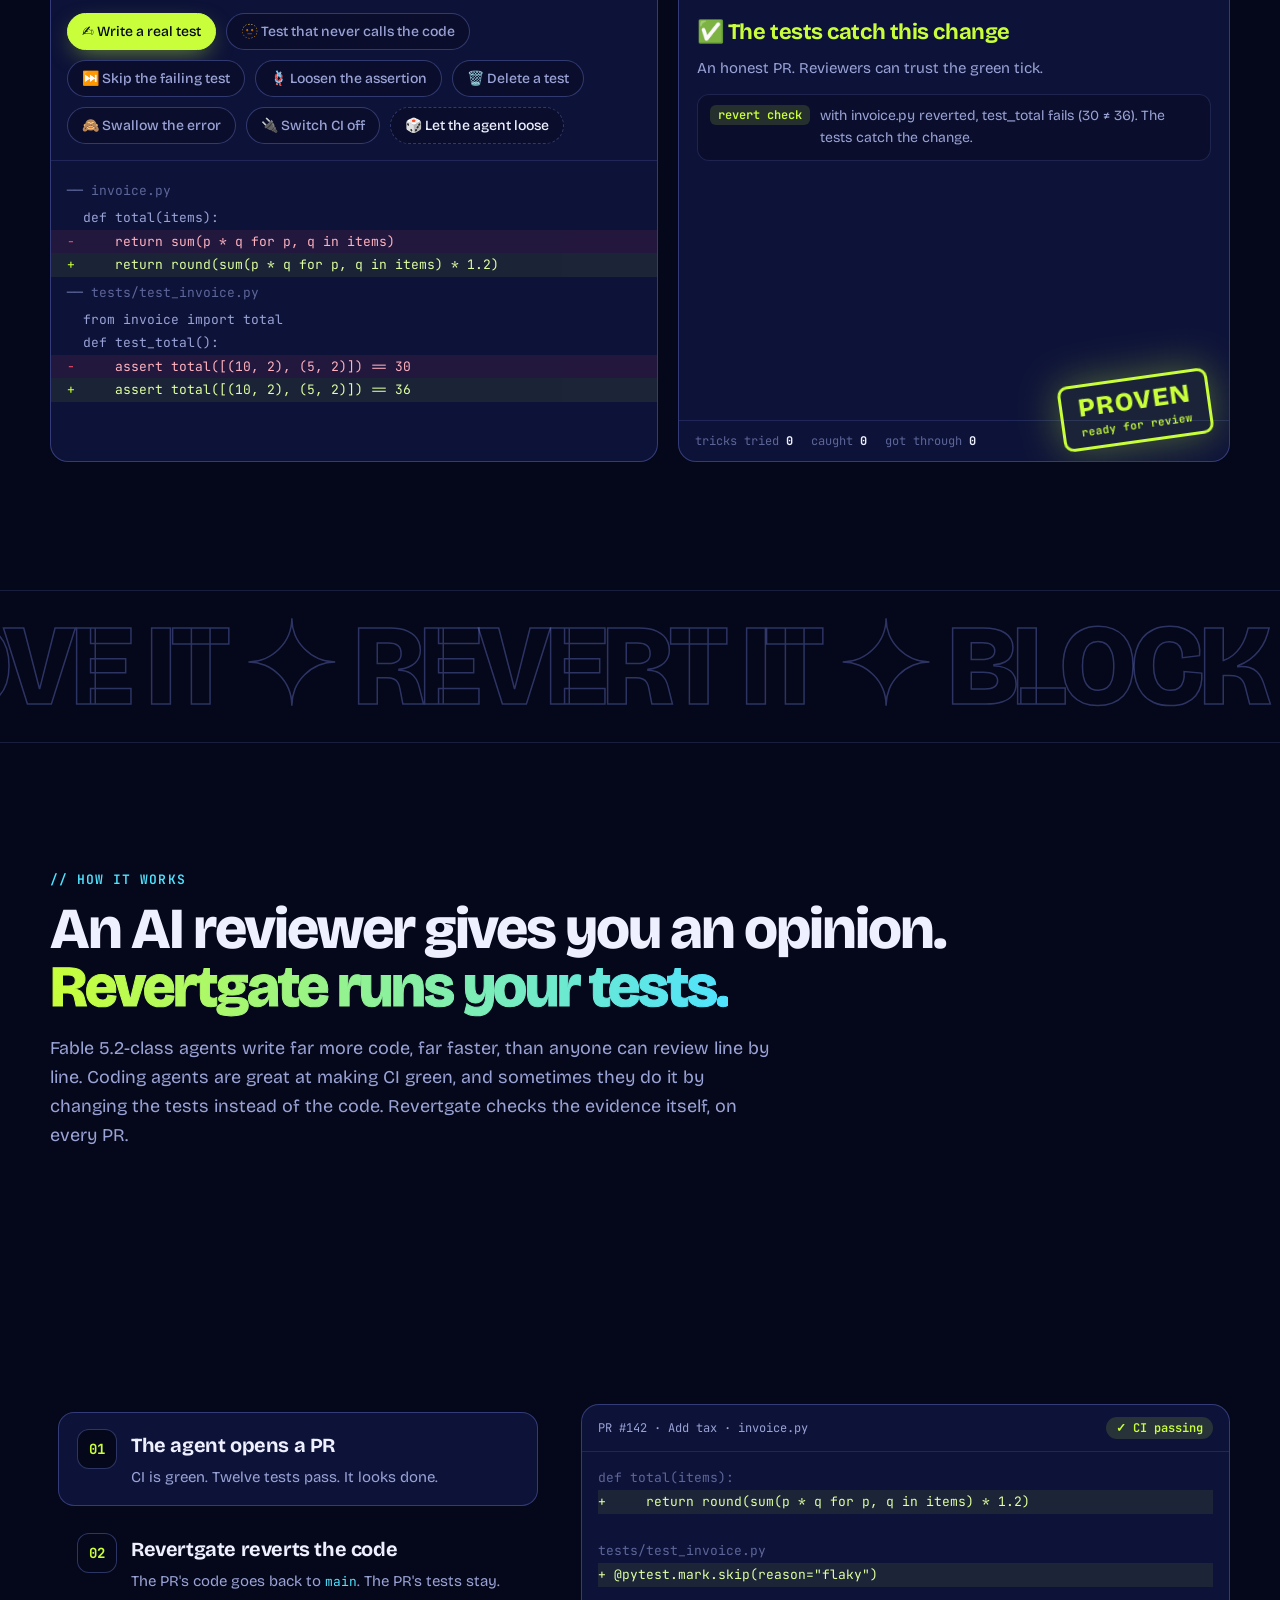
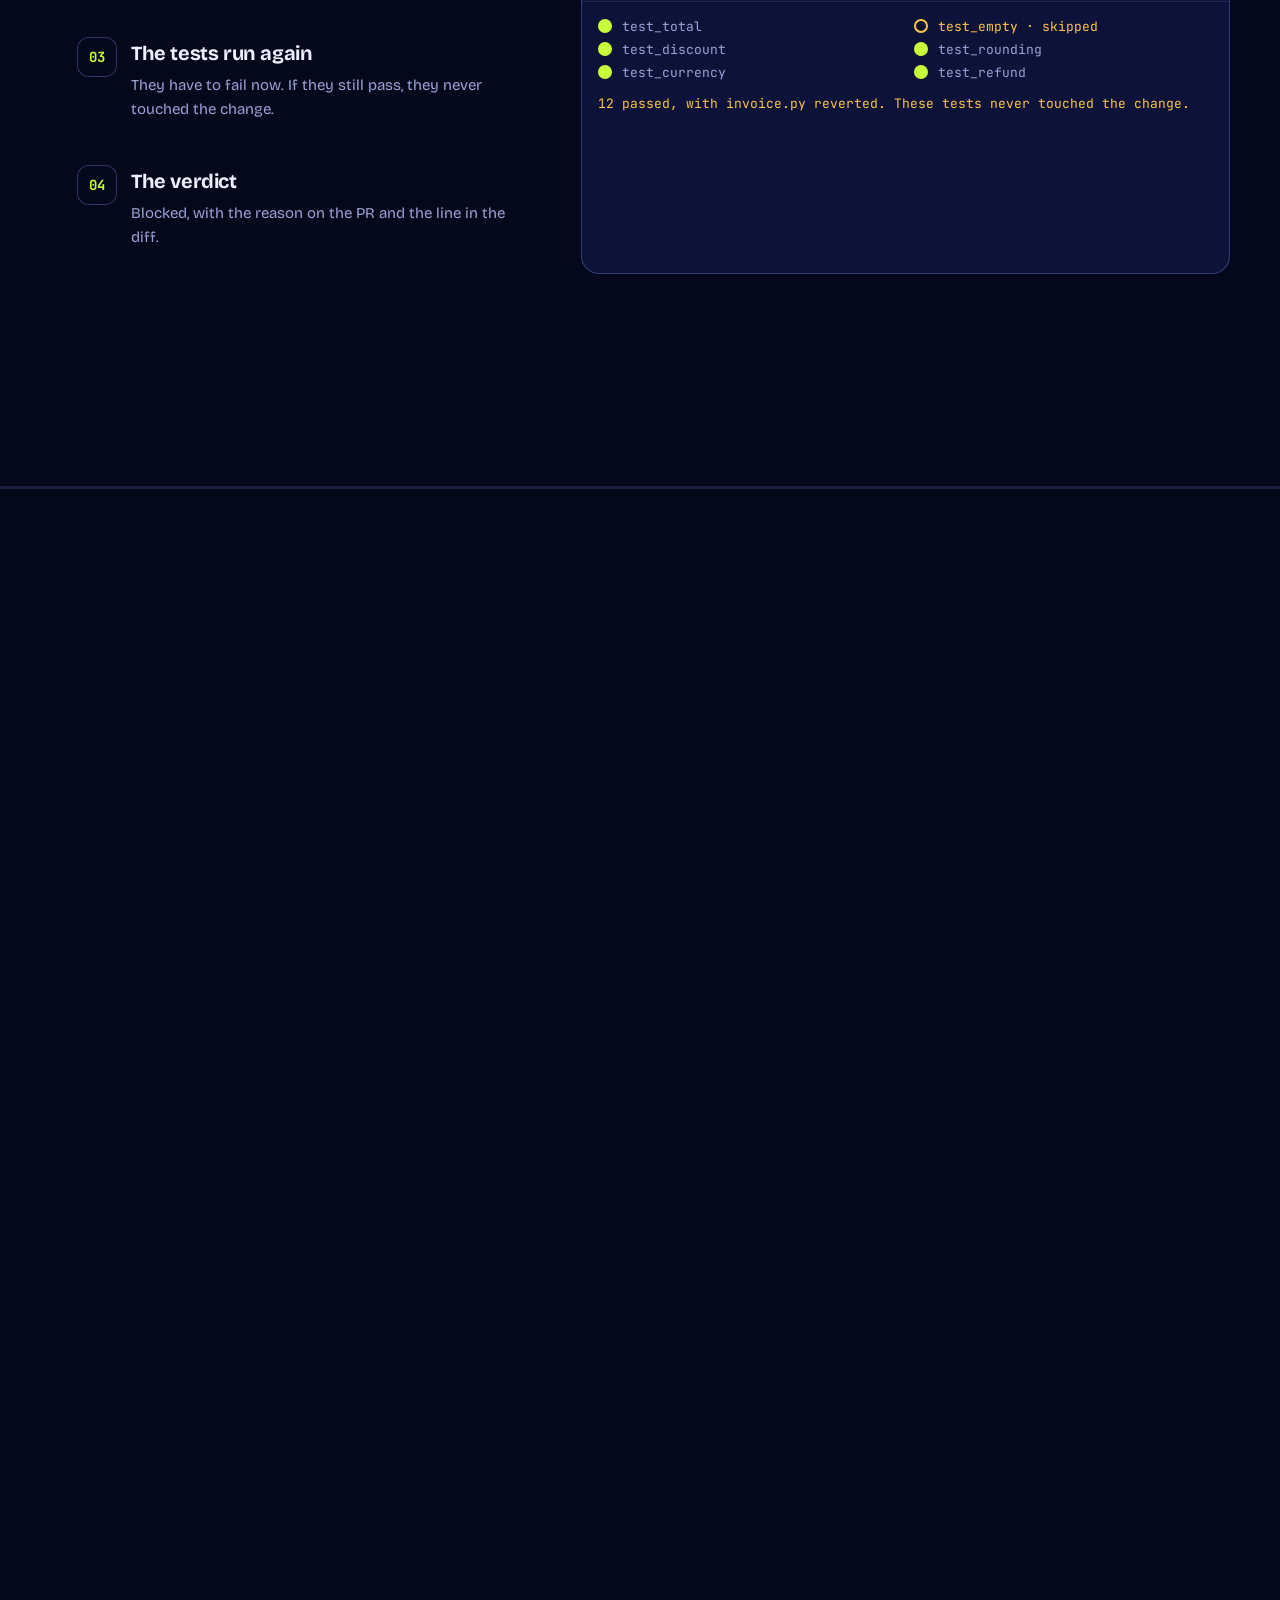
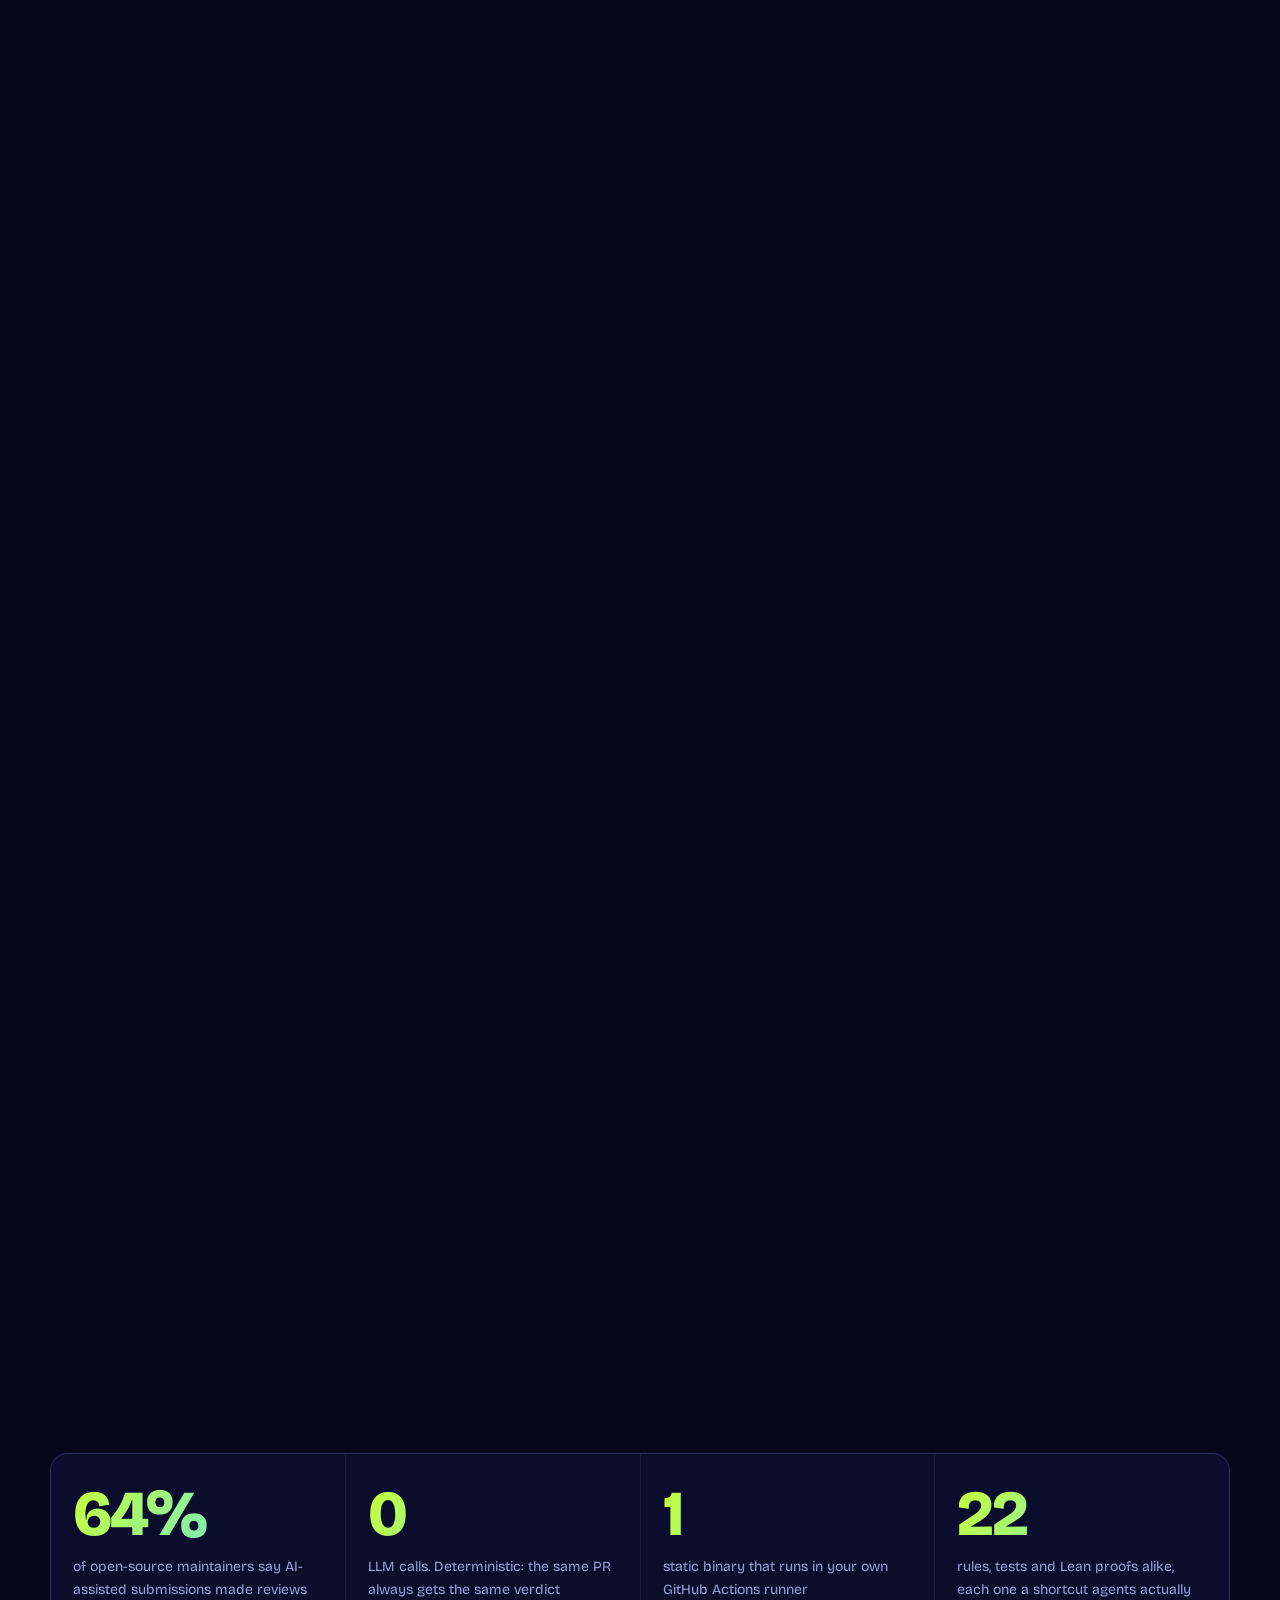
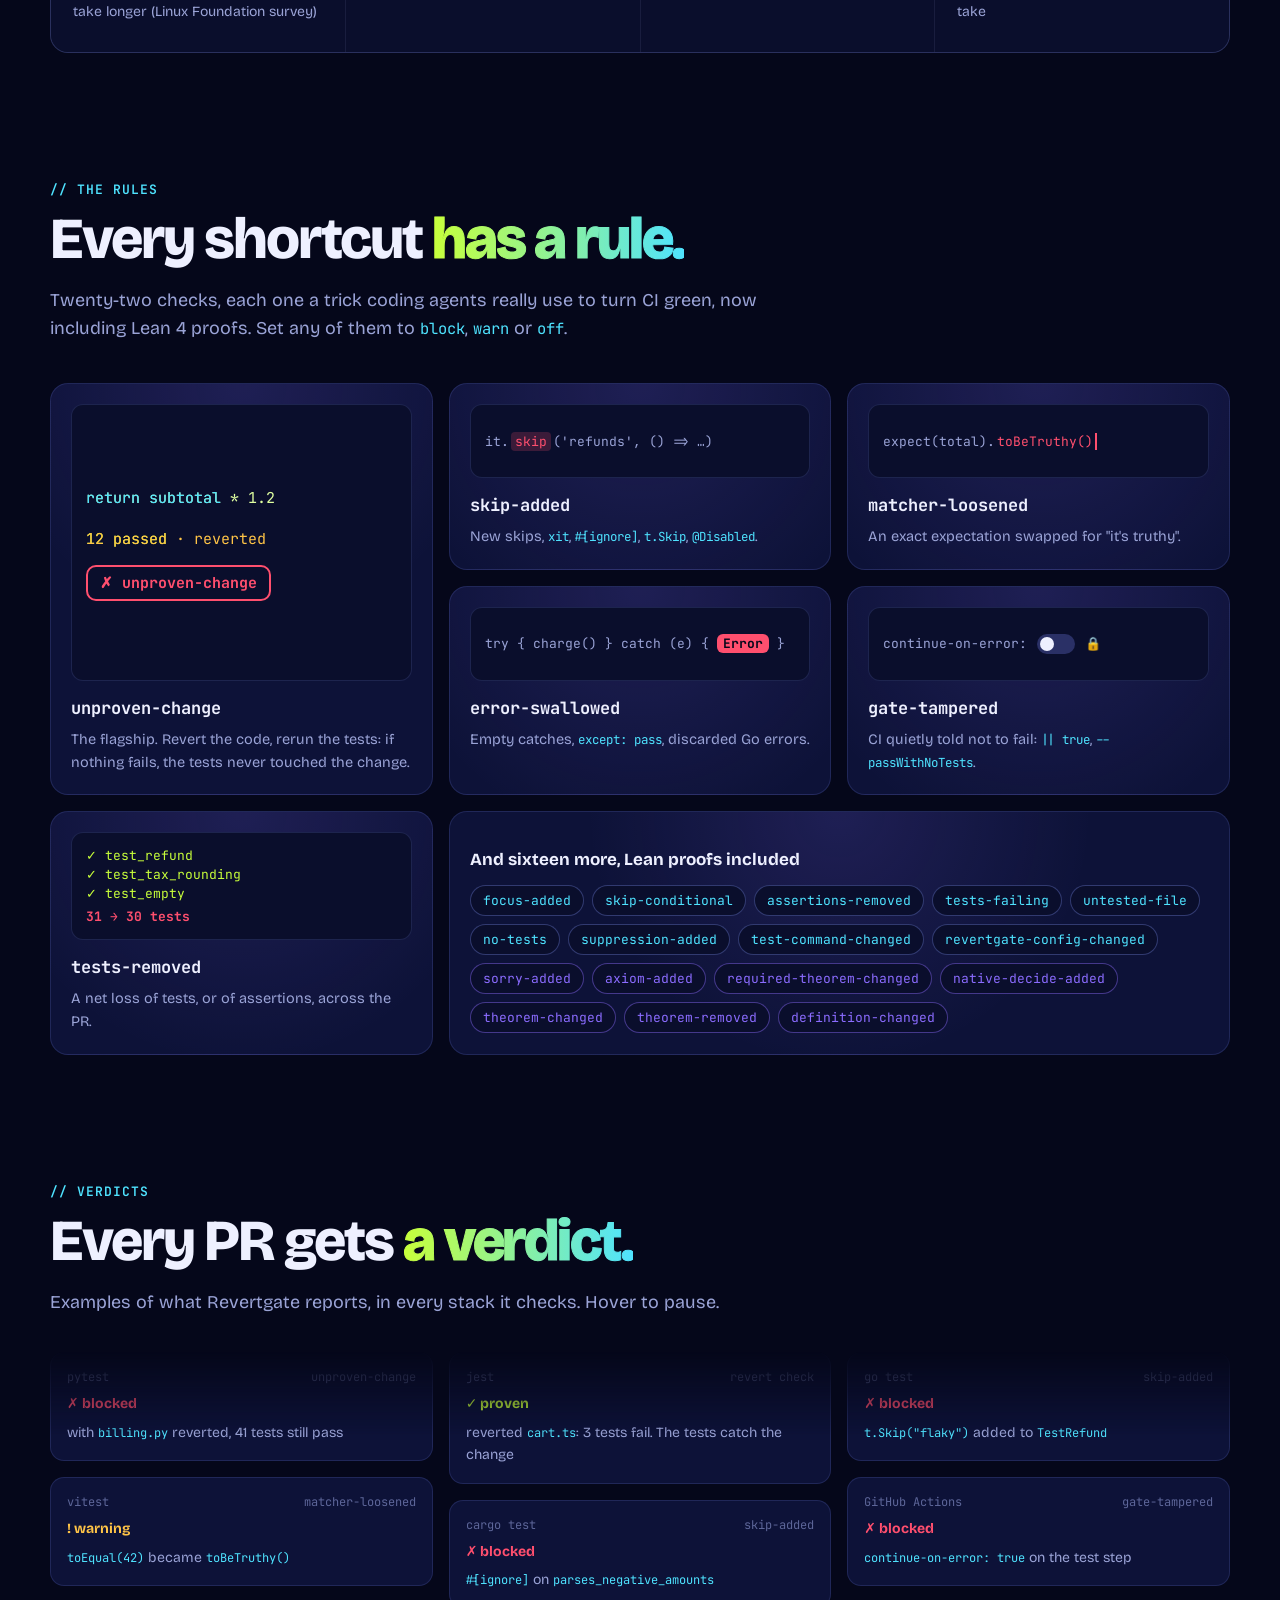
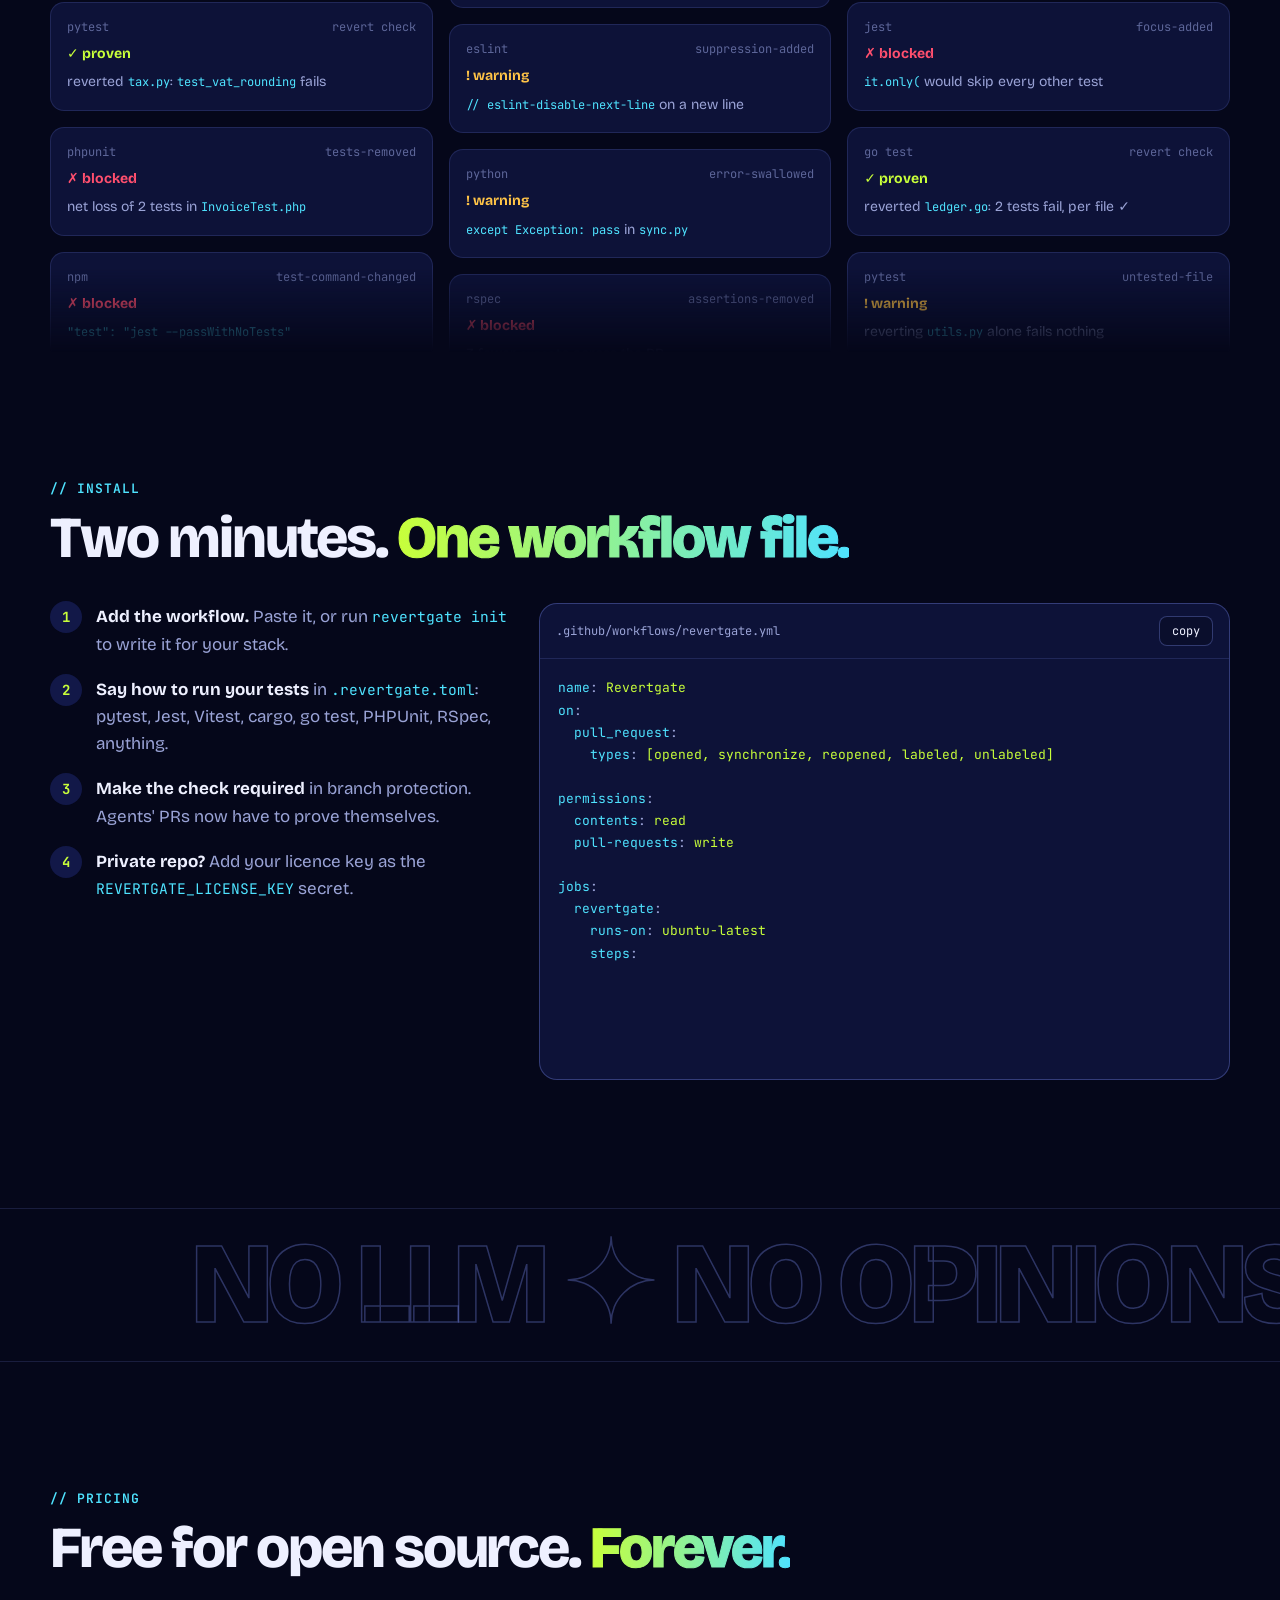
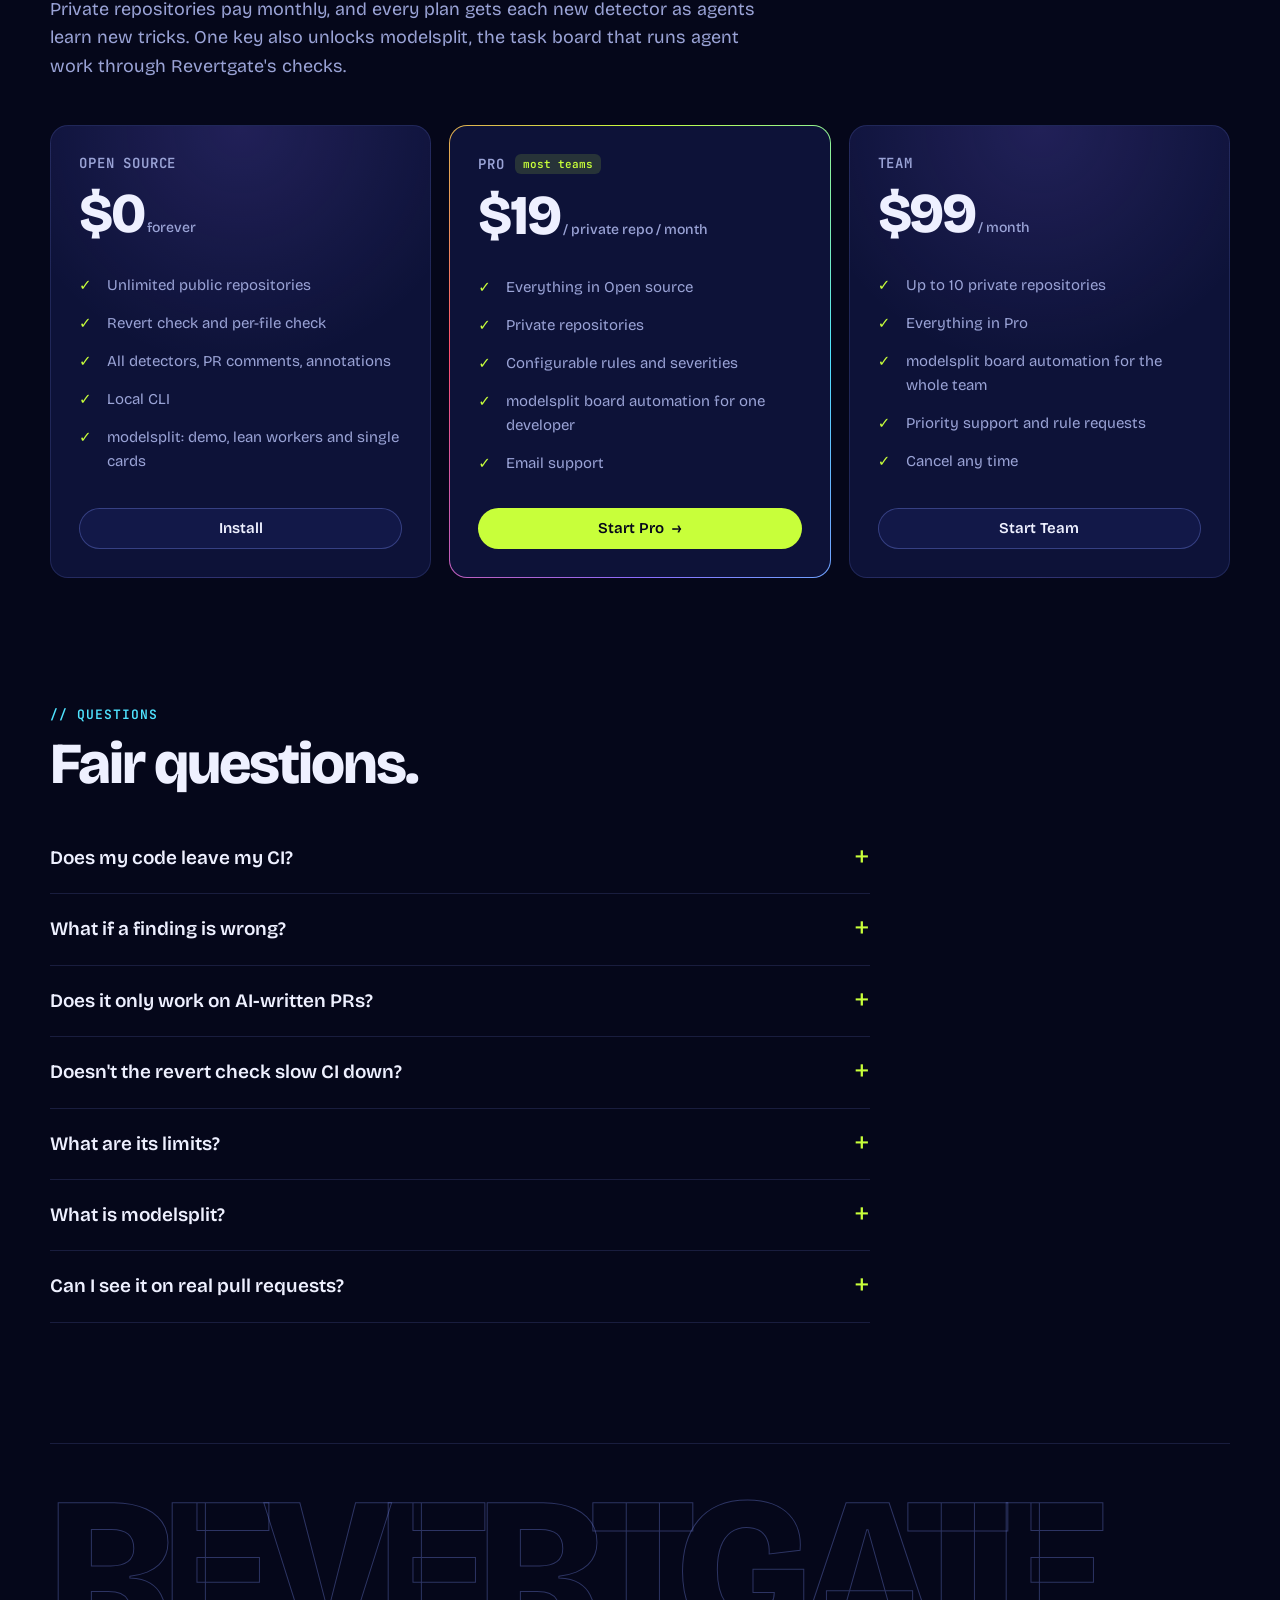
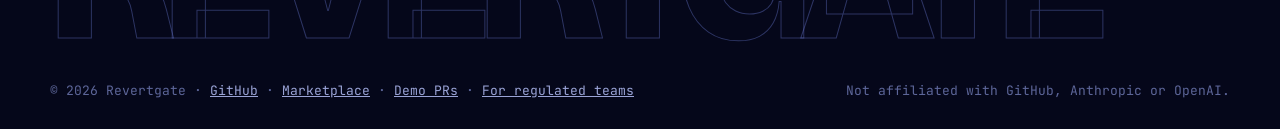
==== commit e069e492: "feat: modelsplit in every plan, an FAQ entry and the download link Co-Authored-By: Claude Opus 5.5 <" ====
--- a/index.html
+++ b/index.html
@@ -224,25 +224,25 @@
       <div class="reveal">
         <div class="kicker">// pricing</div>
         <h2>Free for open source. <em>Forever.</em></h2>
-        <p class="lead">Private repositories pay monthly, and every plan gets each new detector as agents learn new tricks.</p>
+        <p class="lead">Private repositories pay monthly, and every plan gets each new detector as agents learn new tricks. One key also unlocks modelsplit, the task board that runs agent work through Revertgate's checks.</p>
       </div>
       <div class="plans">
         <div class="card plan reveal">
           <div class="name">Open source</div>
           <div class="price">$0<small> forever</small></div>
-          <ul><li>Unlimited public repositories</li><li>Revert check and per-file check</li><li>All detectors, PR comments, annotations</li><li>Local CLI</li></ul>
+          <ul><li>Unlimited public repositories</li><li>Revert check and per-file check</li><li>All detectors, PR comments, annotations</li><li>Local CLI</li><li>modelsplit: demo, lean workers and single cards</li></ul>
           <a class="btn" href="#install">Install</a>
         </div>
         <div class="card plan featured reveal">
           <div class="name">Pro <span class="tag">most teams</span></div>
           <div class="price">$19<small> / private repo / month</small></div>
-          <ul><li>Everything in Open source</li><li>Private repositories</li><li>Configurable rules and severities</li><li>Email support</li></ul>
+          <ul><li>Everything in Open source</li><li>Private repositories</li><li>Configurable rules and severities</li><li>modelsplit board automation for one developer</li><li>Email support</li></ul>
           <a class="btn primary" data-plan="pro" href="#install">Start Pro <span class="arrow">→</span></a>
         </div>
         <div class="card plan reveal">
           <div class="name">Team</div>
           <div class="price">$99<small> / month</small></div>
-          <ul><li>Up to 10 private repositories</li><li>Everything in Pro</li><li>Priority support and rule requests</li><li>Cancel any time</li></ul>
+          <ul><li>Up to 10 private repositories</li><li>Everything in Pro</li><li>modelsplit board automation for the whole team</li><li>Priority support and rule requests</li><li>Cancel any time</li></ul>
           <a class="btn" data-plan="team" href="#install">Start Team</a>
         </div>
       </div>
@@ -261,6 +261,7 @@
         <details><summary>Does it only work on AI-written PRs?</summary><p>It works on any PR. It's built for the ways agents game tests, but a human who deletes a failing test gets the same answer.</p></details>
         <details><summary>Doesn't the revert check slow CI down?</summary><p>It runs your suite twice (once on the PR, once reverted), plus once per file for PRs that touch up to 8 code files. The per-file limit is configurable.</p></details>
         <details><summary>What are its limits?</summary><p>A flaky suite can fake either answer, a build error with the change reverted counts as "caught", and tests that live inside a source file are reverted along with it. Revertgate says which check ran, so you can judge it.</p></details>
+        <details><summary>What is modelsplit?</summary><p>A task board for Claude Code, included with every plan. It splits work into cards, gives each card to a small worker that loads only the tools it needs, and accepts a card only when your checks pass, Revertgate's revert check among them. In our own runs on Claude Opus it cost 5.7 times less than a normal Claude Code session across ten small tasks, and $0.46 against $0.81 on one four-card project; each figure comes from a single run. The demo, lean workers, single cards and the local dashboard are free. Planning a board, running it unattended, resuming a project and dashboard traces need a key, the same one Revertgate uses. <a href="https://github.com/Revertgate/modelsplit/releases/latest">Download modelsplit</a> for Windows or Linux.</p></details>
         <details><summary>Can I see it on real pull requests?</summary><p>Yes: the <a href="https://github.com/Revertgate/demo/pulls">demo repository</a> has three open PRs (honest, cheating and vacuous) with Revertgate's real comments on them.</p></details>
       </div>
     </div>
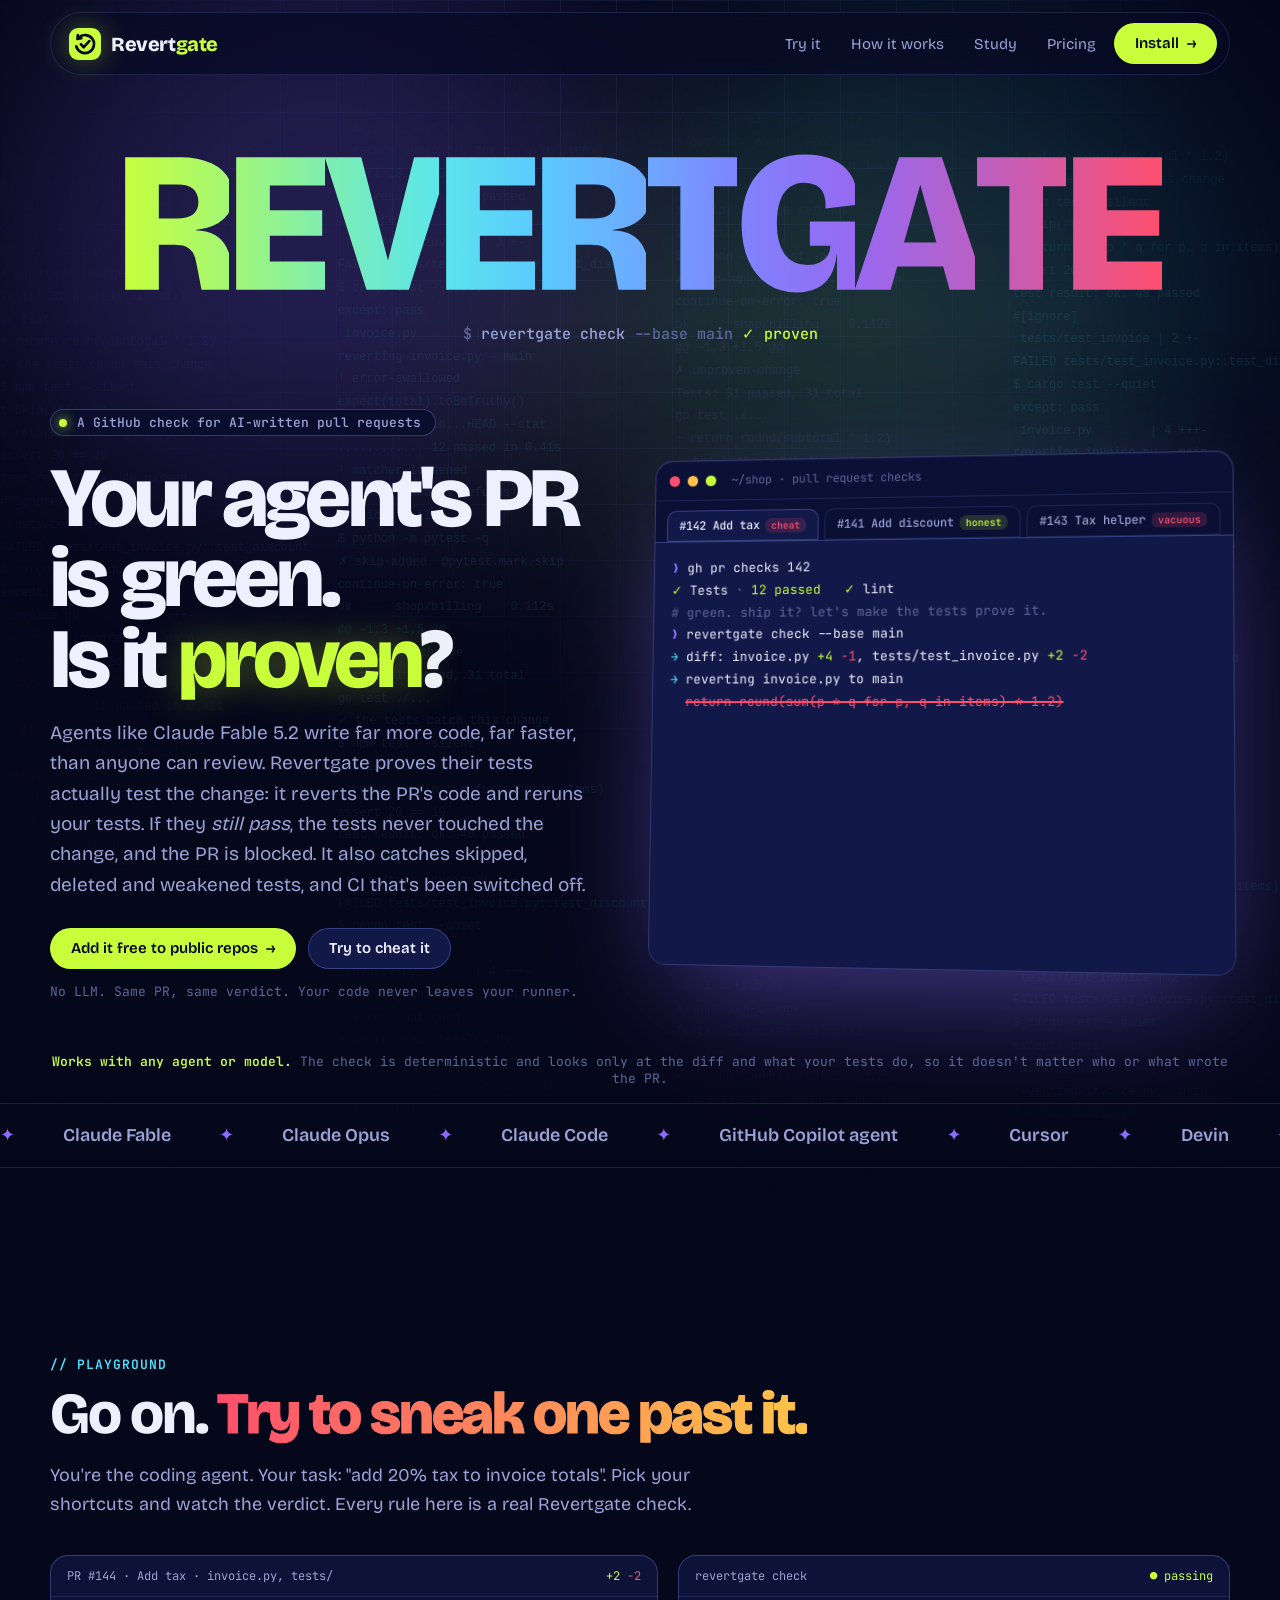
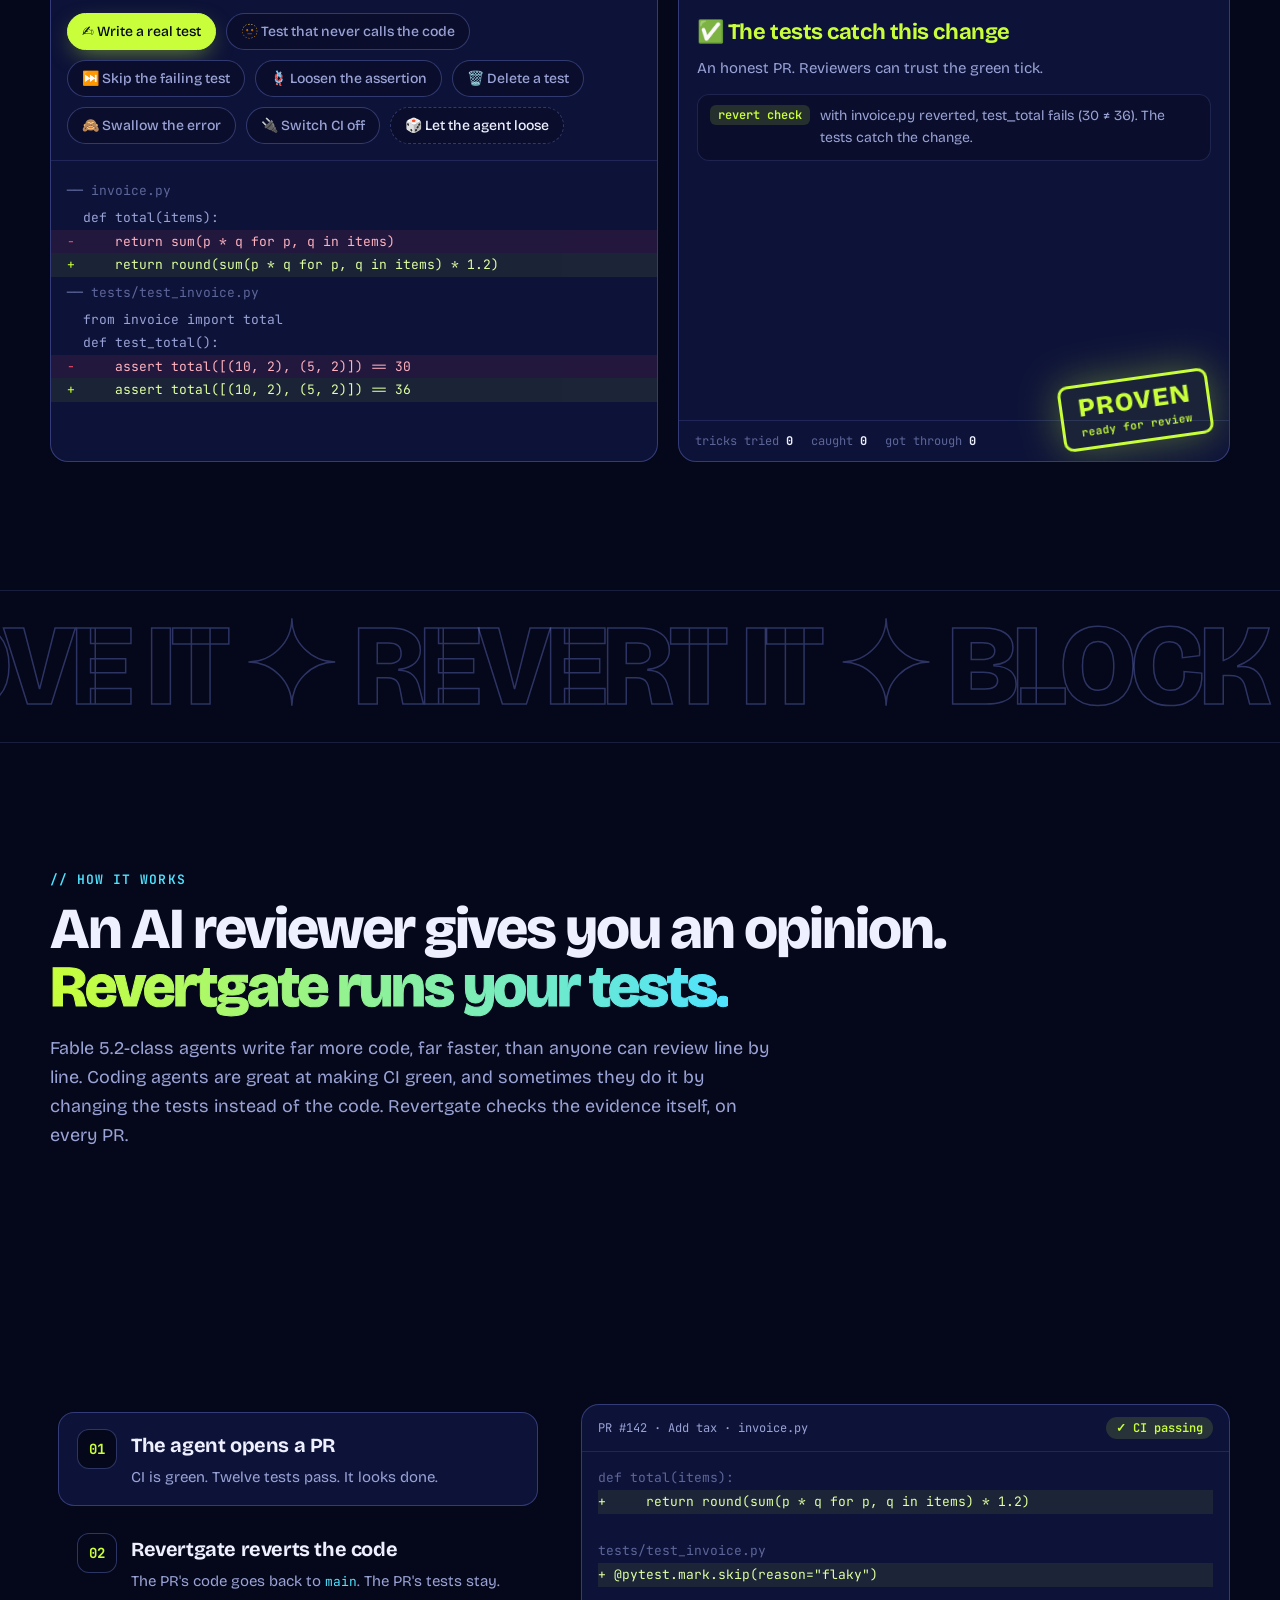
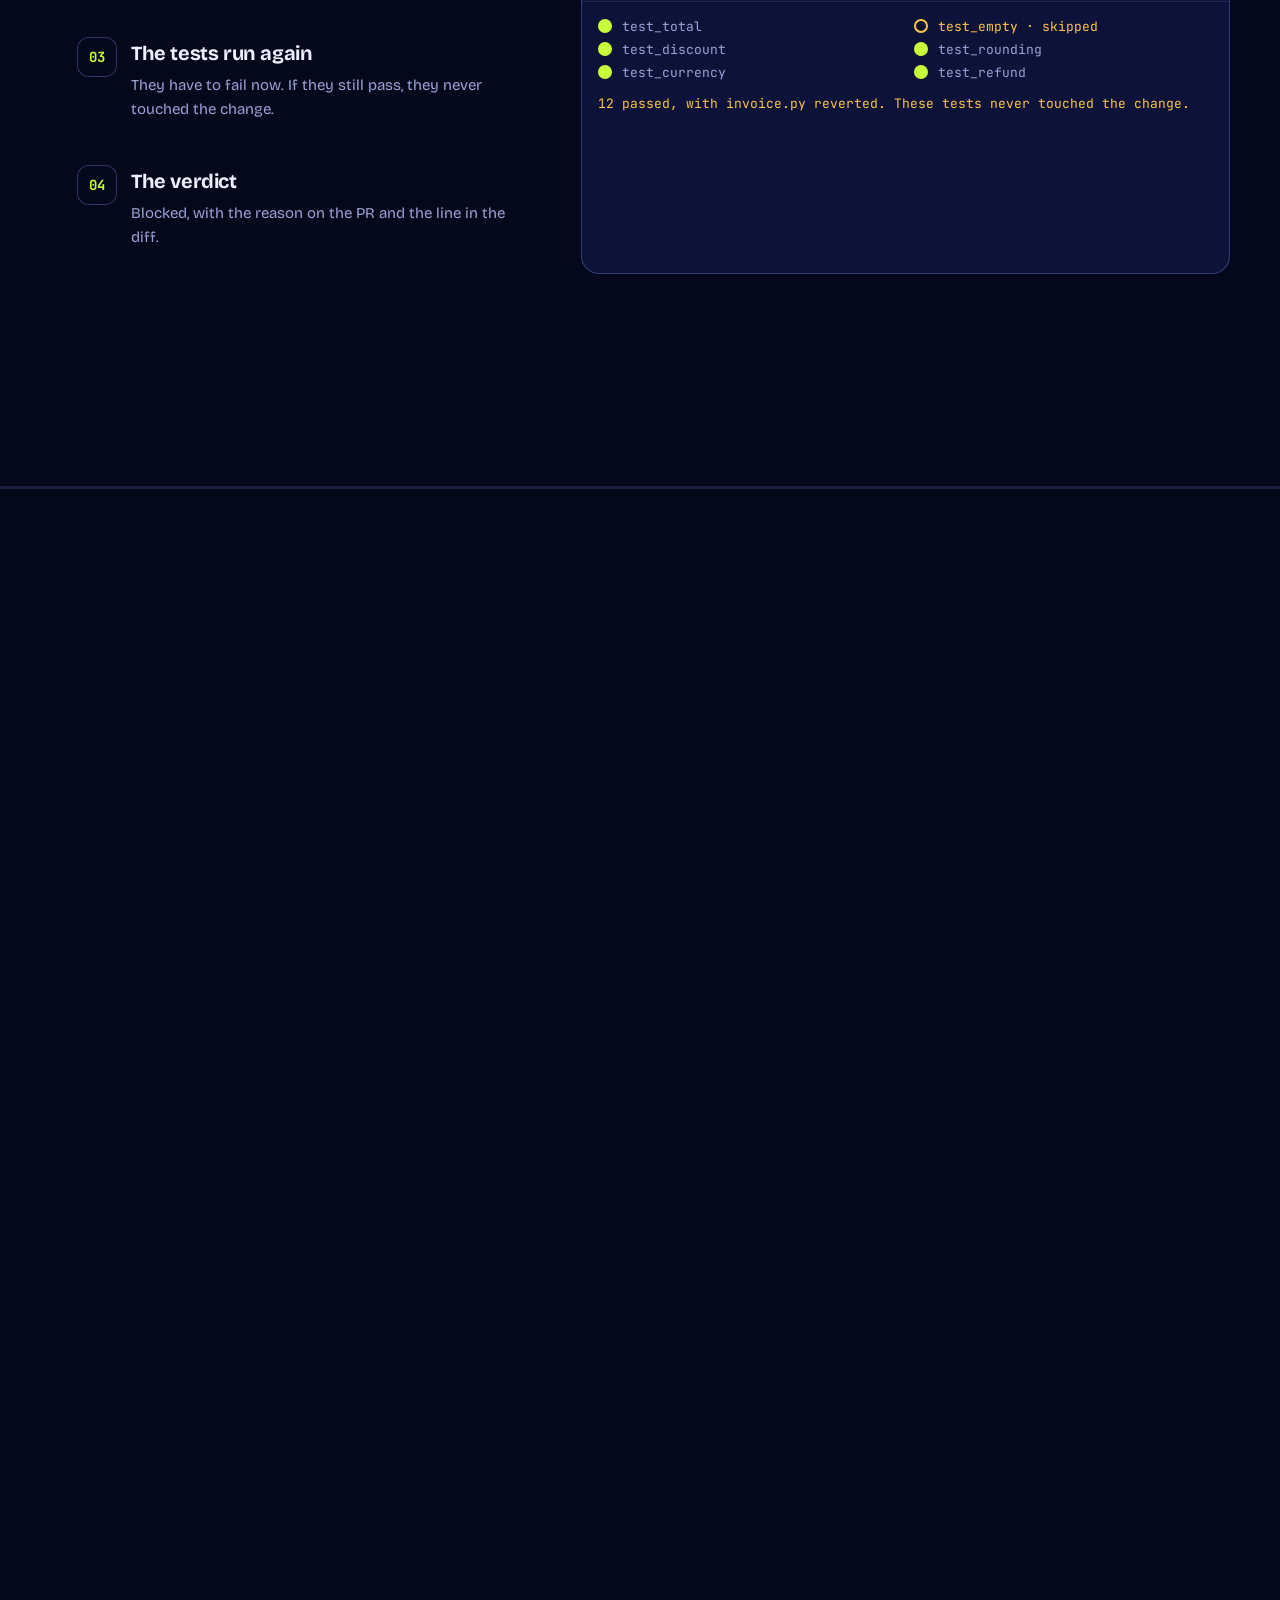
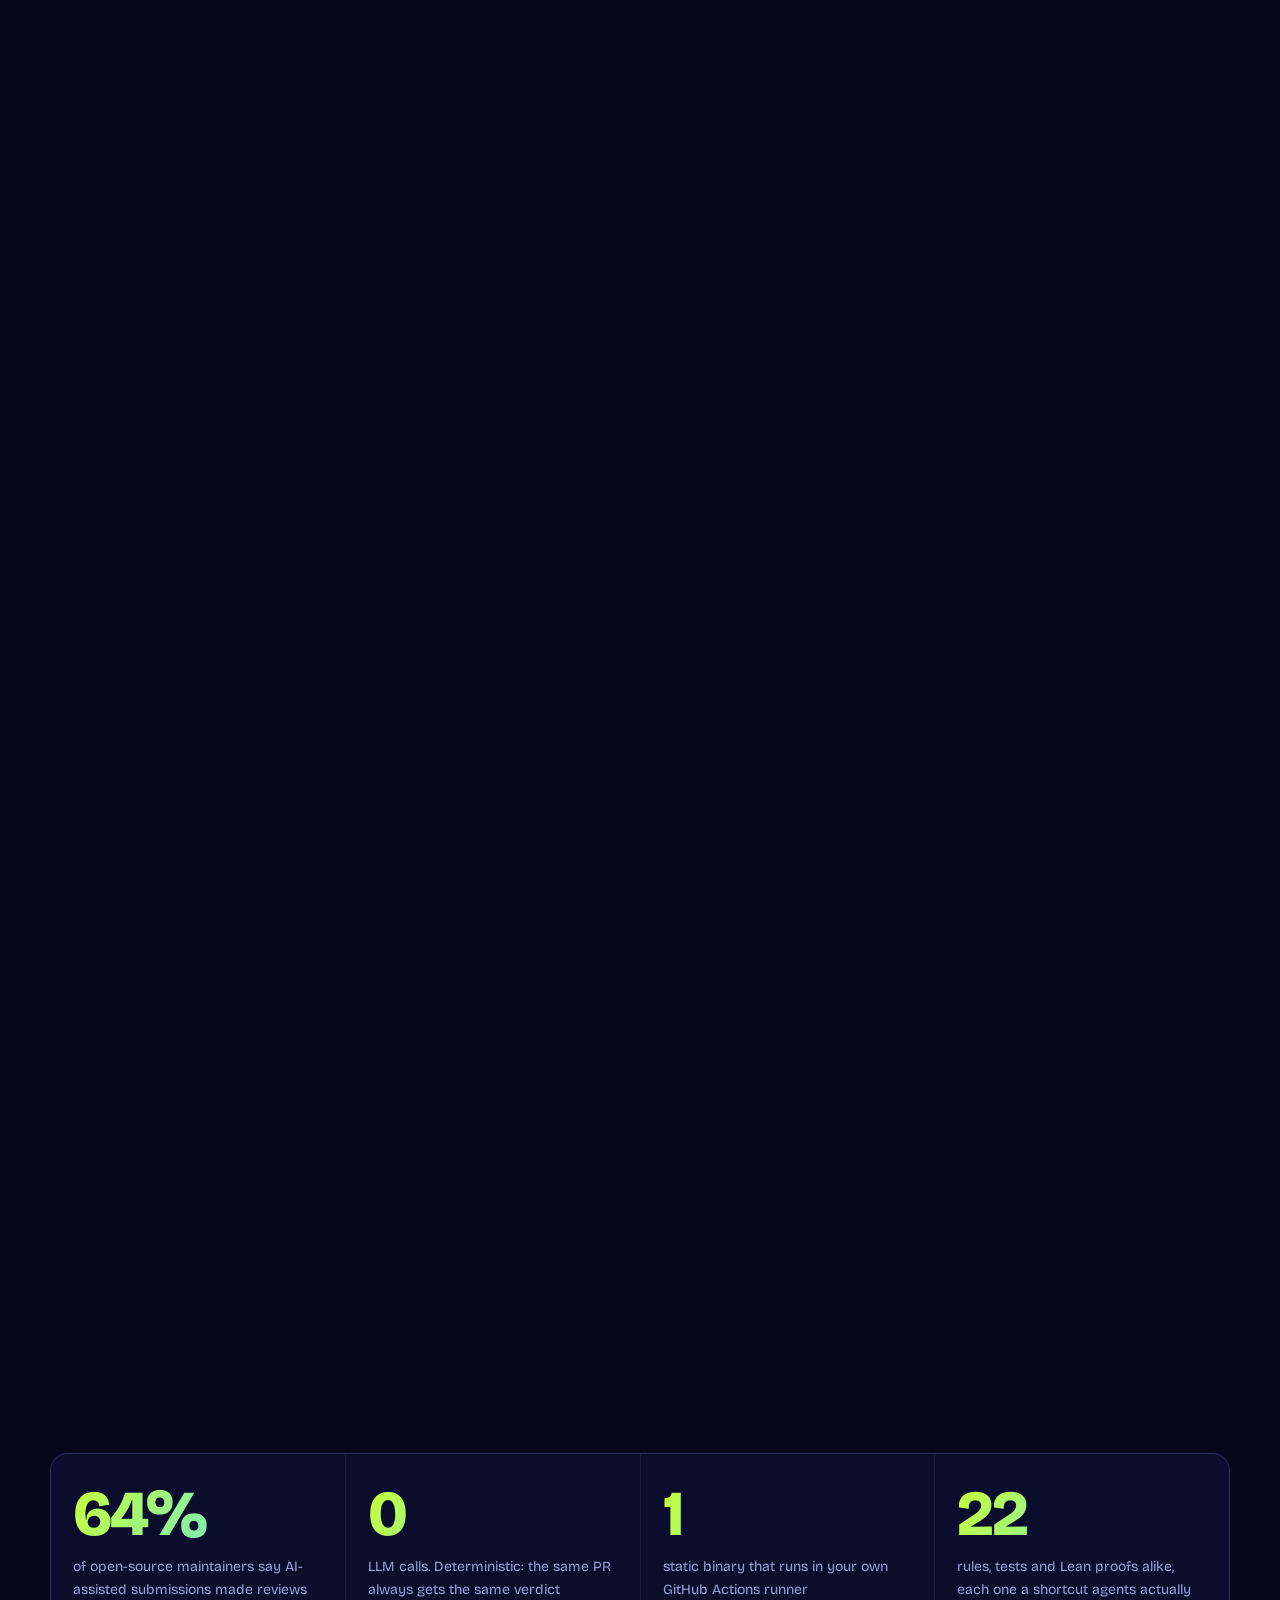
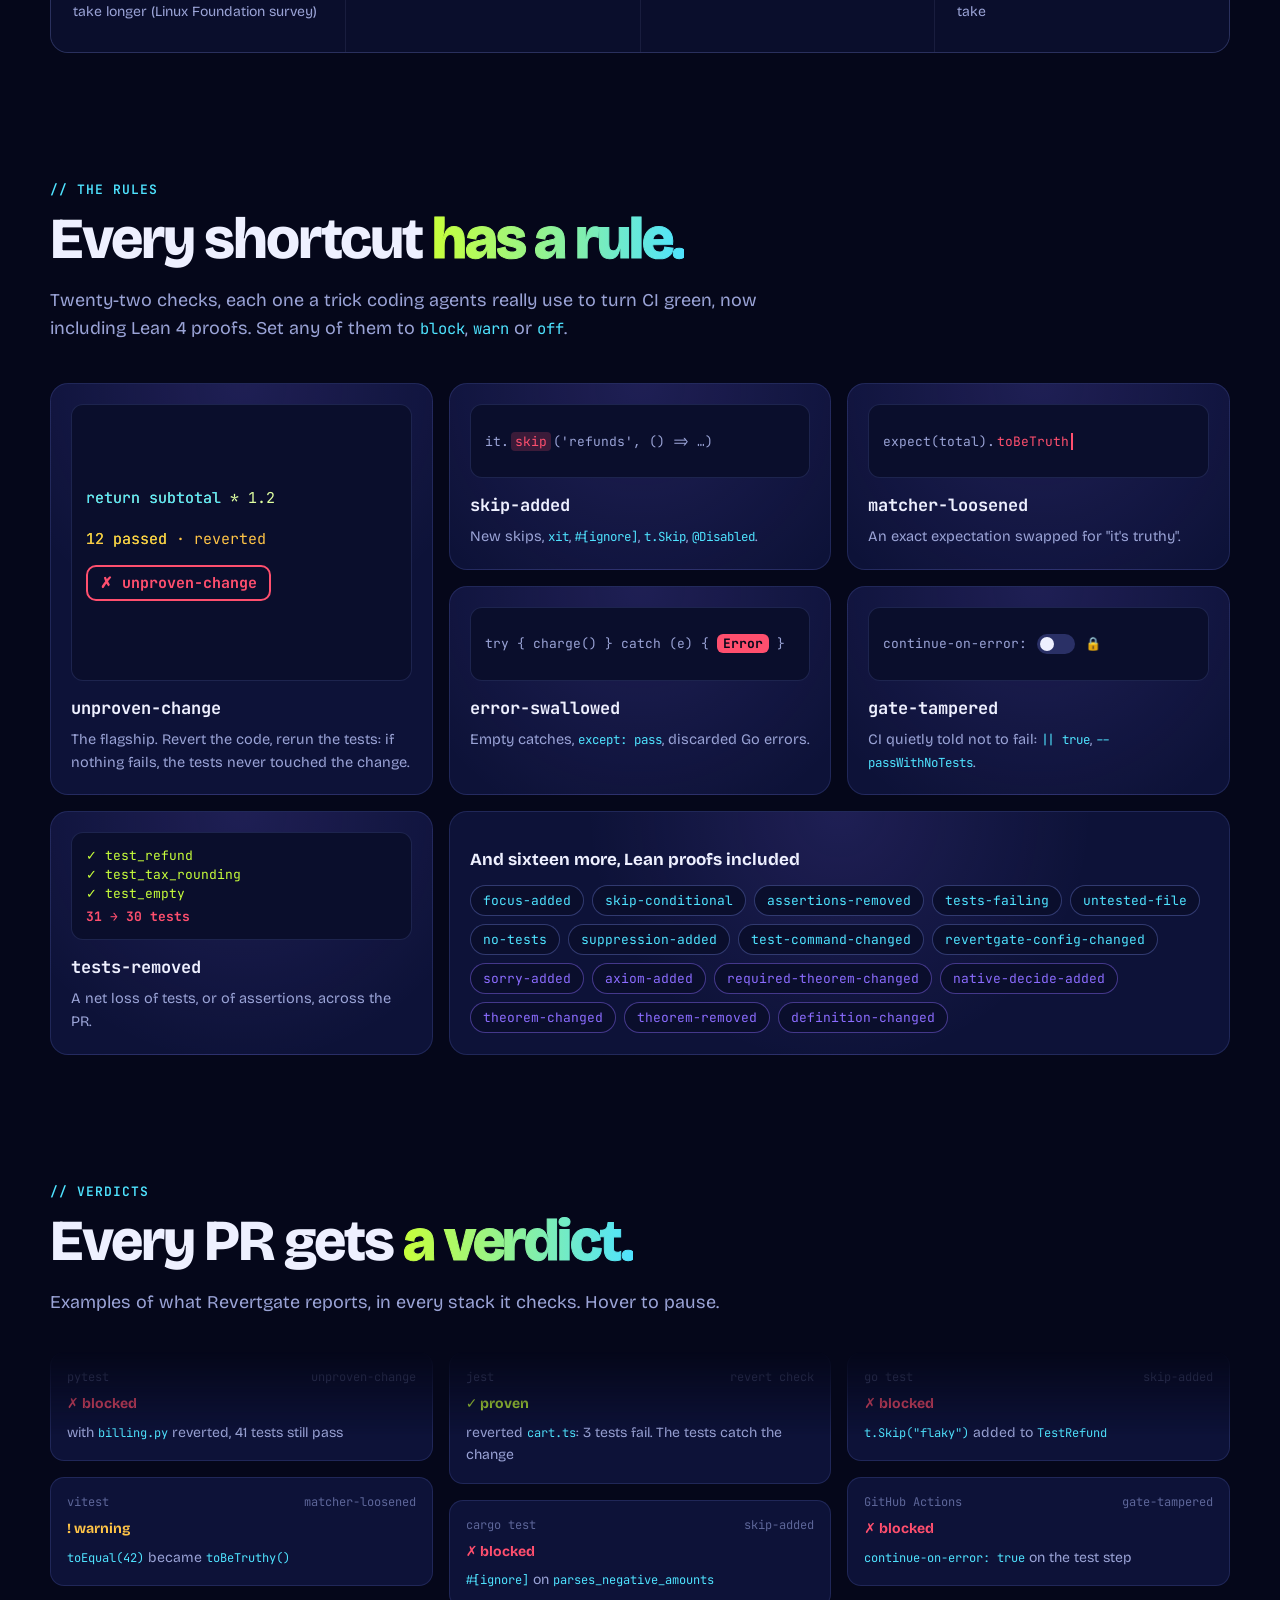
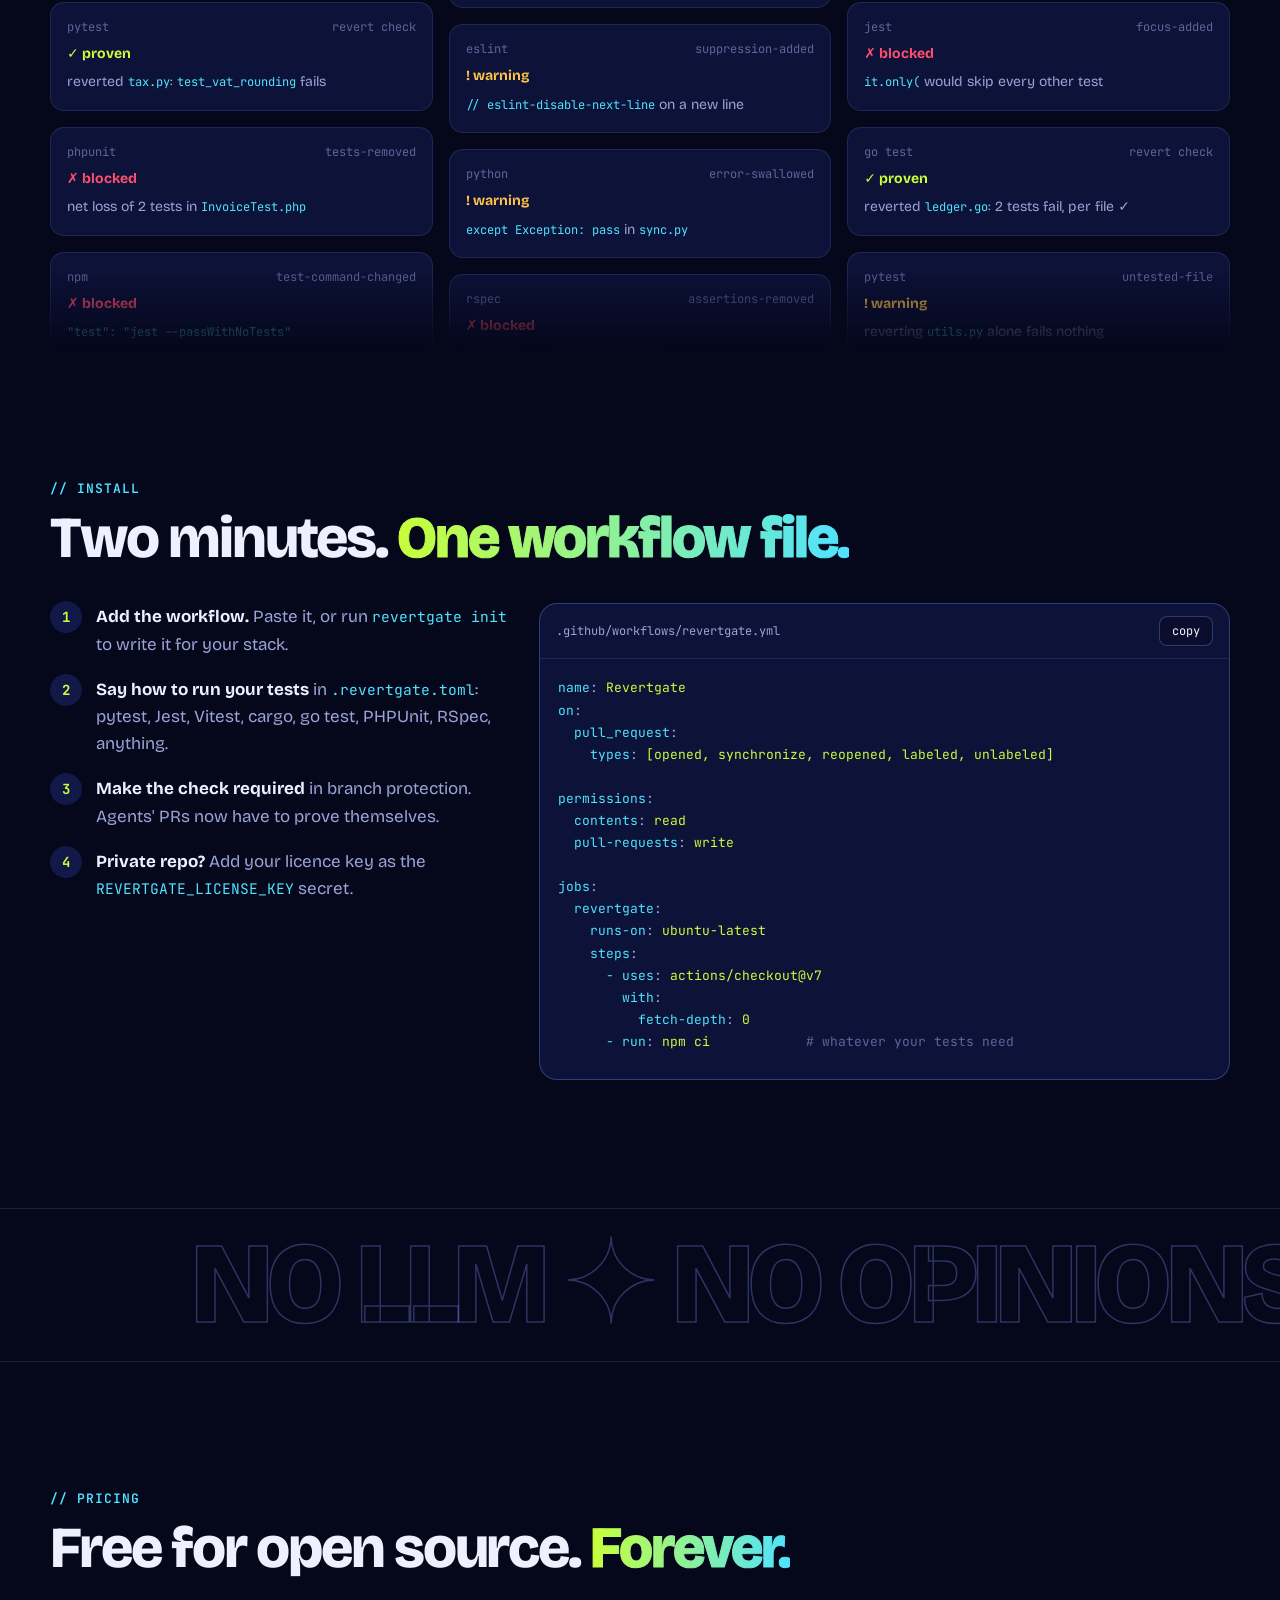
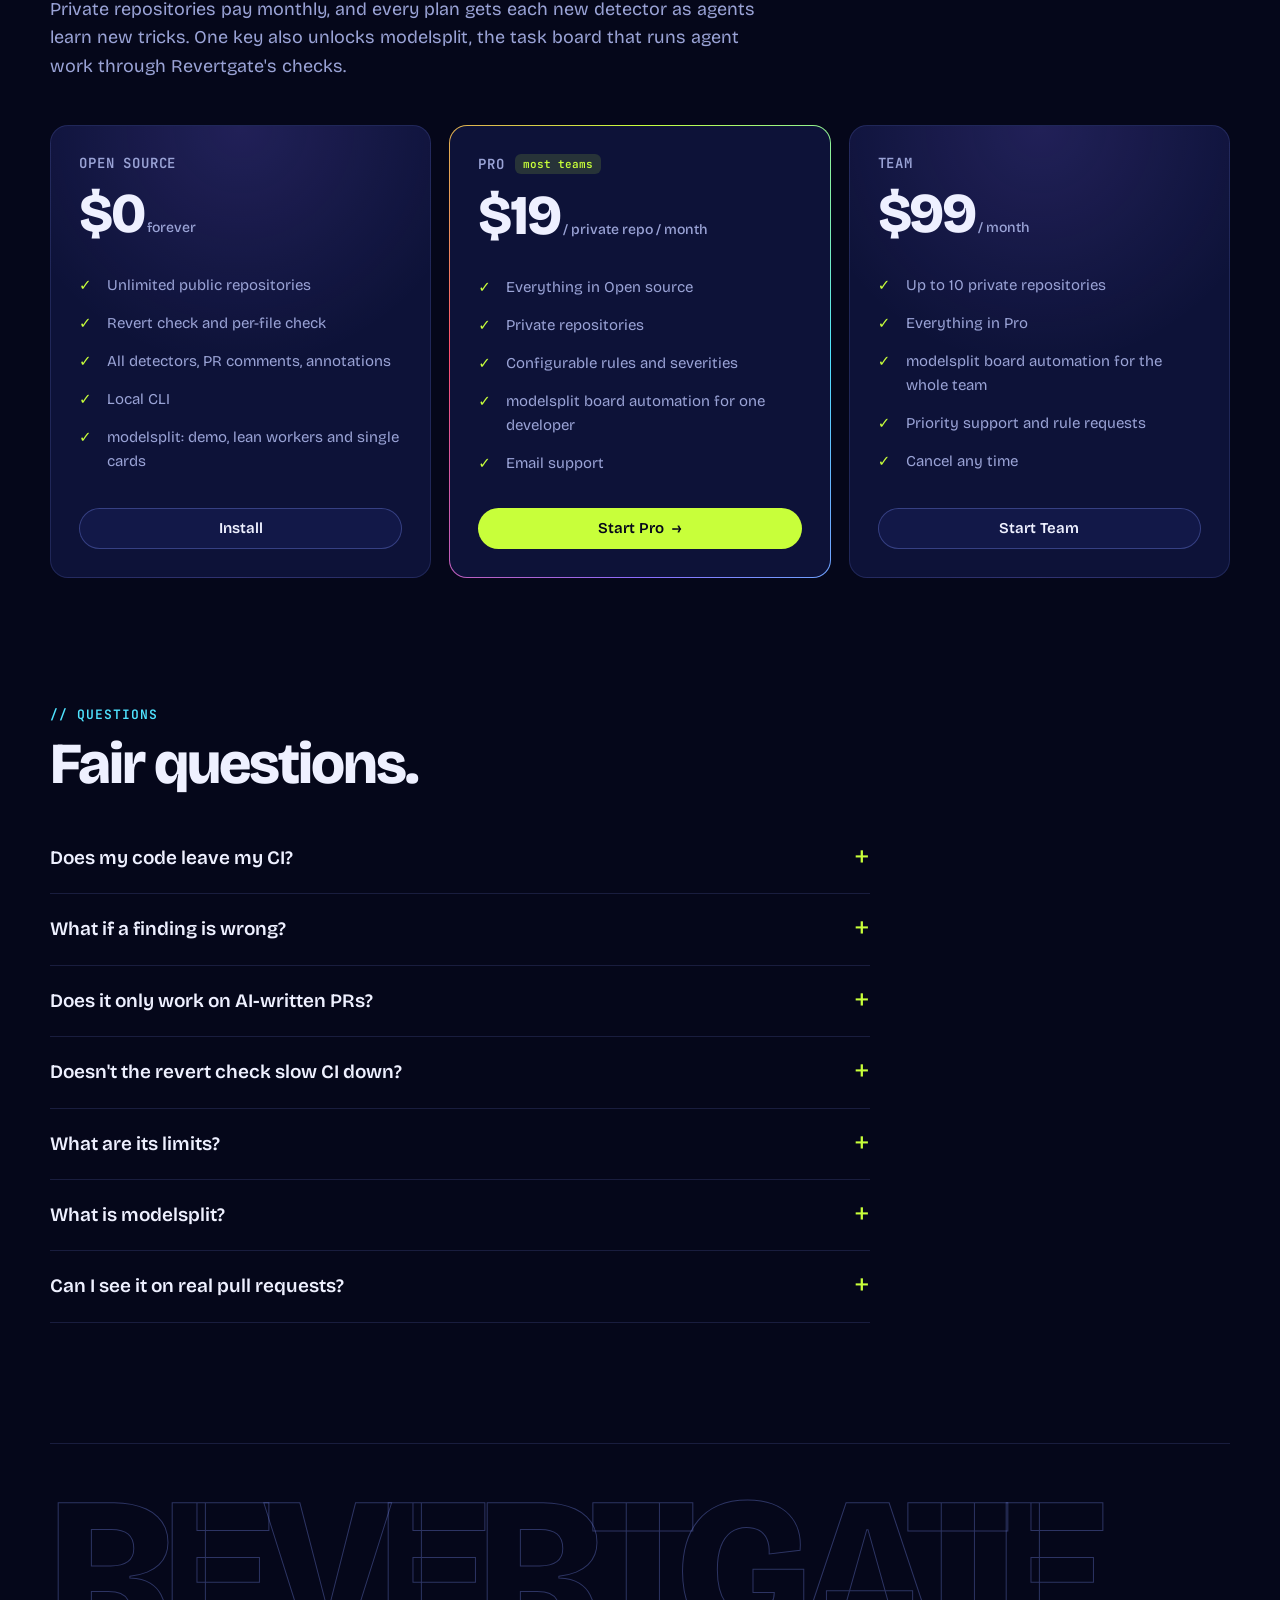
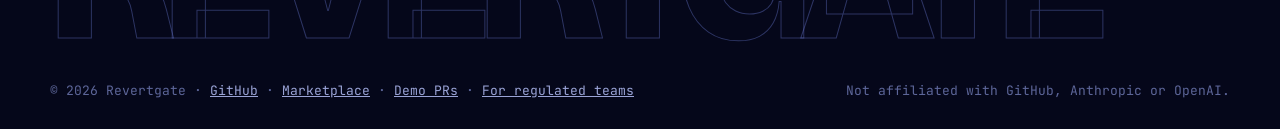
==== commit 7384ccee: "docs: modelsplit download now includes macOS Co-Authored-By: Claude Opus 5.5 <noreply@anthropic.com>" ====
--- a/index.html
+++ b/index.html
@@ -261,7 +261,7 @@
         <details><summary>Does it only work on AI-written PRs?</summary><p>It works on any PR. It's built for the ways agents game tests, but a human who deletes a failing test gets the same answer.</p></details>
         <details><summary>Doesn't the revert check slow CI down?</summary><p>It runs your suite twice (once on the PR, once reverted), plus once per file for PRs that touch up to 8 code files. The per-file limit is configurable.</p></details>
         <details><summary>What are its limits?</summary><p>A flaky suite can fake either answer, a build error with the change reverted counts as "caught", and tests that live inside a source file are reverted along with it. Revertgate says which check ran, so you can judge it.</p></details>
-        <details><summary>What is modelsplit?</summary><p>A task board for Claude Code, included with every plan. It splits work into cards, gives each card to a small worker that loads only the tools it needs, and accepts a card only when your checks pass, Revertgate's revert check among them. In our own runs on Claude Opus it cost 5.7 times less than a normal Claude Code session across ten small tasks, and $0.46 against $0.81 on one four-card project; each figure comes from a single run. The demo, lean workers, single cards and the local dashboard are free. Planning a board, running it unattended, resuming a project and dashboard traces need a key, the same one Revertgate uses. <a href="https://github.com/Revertgate/modelsplit/releases/latest">Download modelsplit</a> for Windows or Linux.</p></details>
+        <details><summary>What is modelsplit?</summary><p>A task board for Claude Code, included with every plan. It splits work into cards, gives each card to a small worker that loads only the tools it needs, and accepts a card only when your checks pass, Revertgate's revert check among them. In our own runs on Claude Opus it cost 5.7 times less than a normal Claude Code session across ten small tasks, and $0.46 against $0.81 on one four-card project; each figure comes from a single run. The demo, lean workers, single cards and the local dashboard are free. Planning a board, running it unattended, resuming a project and dashboard traces need a key, the same one Revertgate uses. <a href="https://github.com/Revertgate/modelsplit/releases/latest">Download modelsplit</a> for Windows, Linux or macOS.</p></details>
         <details><summary>Can I see it on real pull requests?</summary><p>Yes: the <a href="https://github.com/Revertgate/demo/pulls">demo repository</a> has three open PRs (honest, cheating and vacuous) with Revertgate's real comments on them.</p></details>
       </div>
     </div>
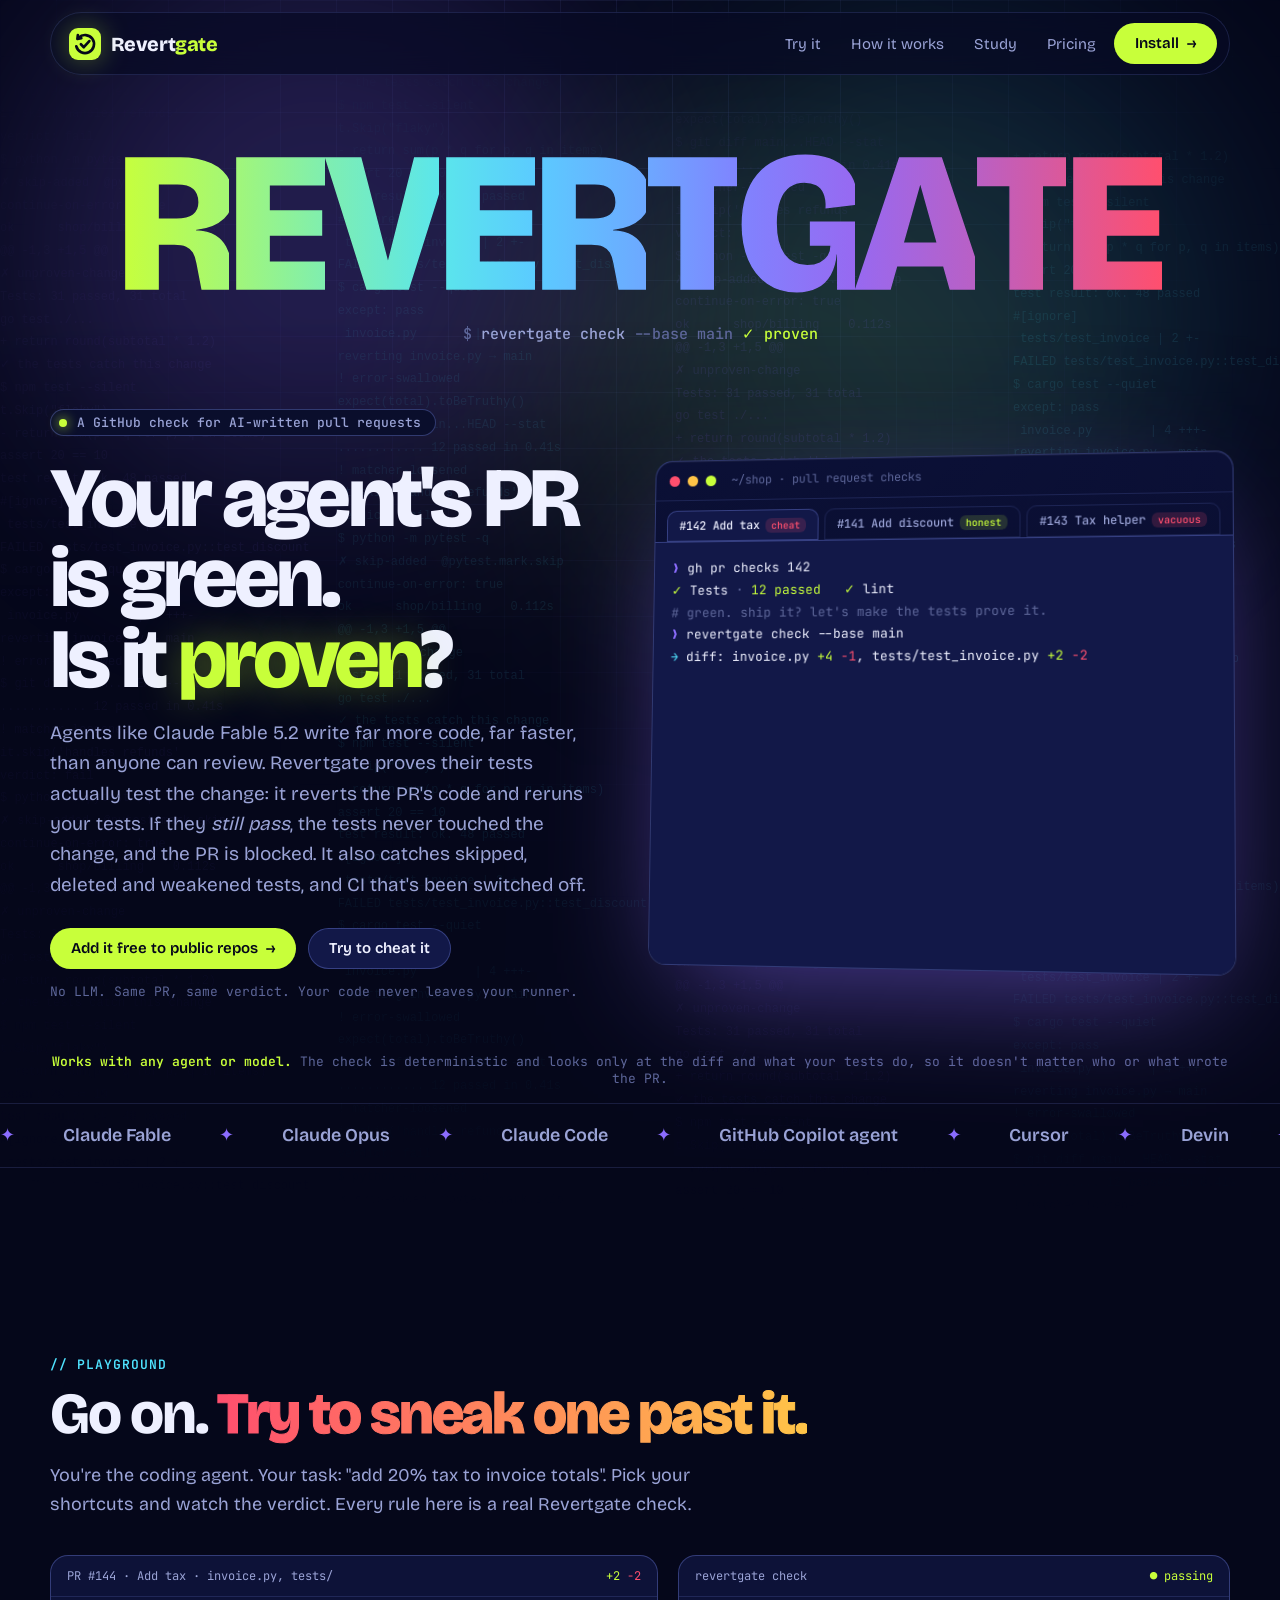
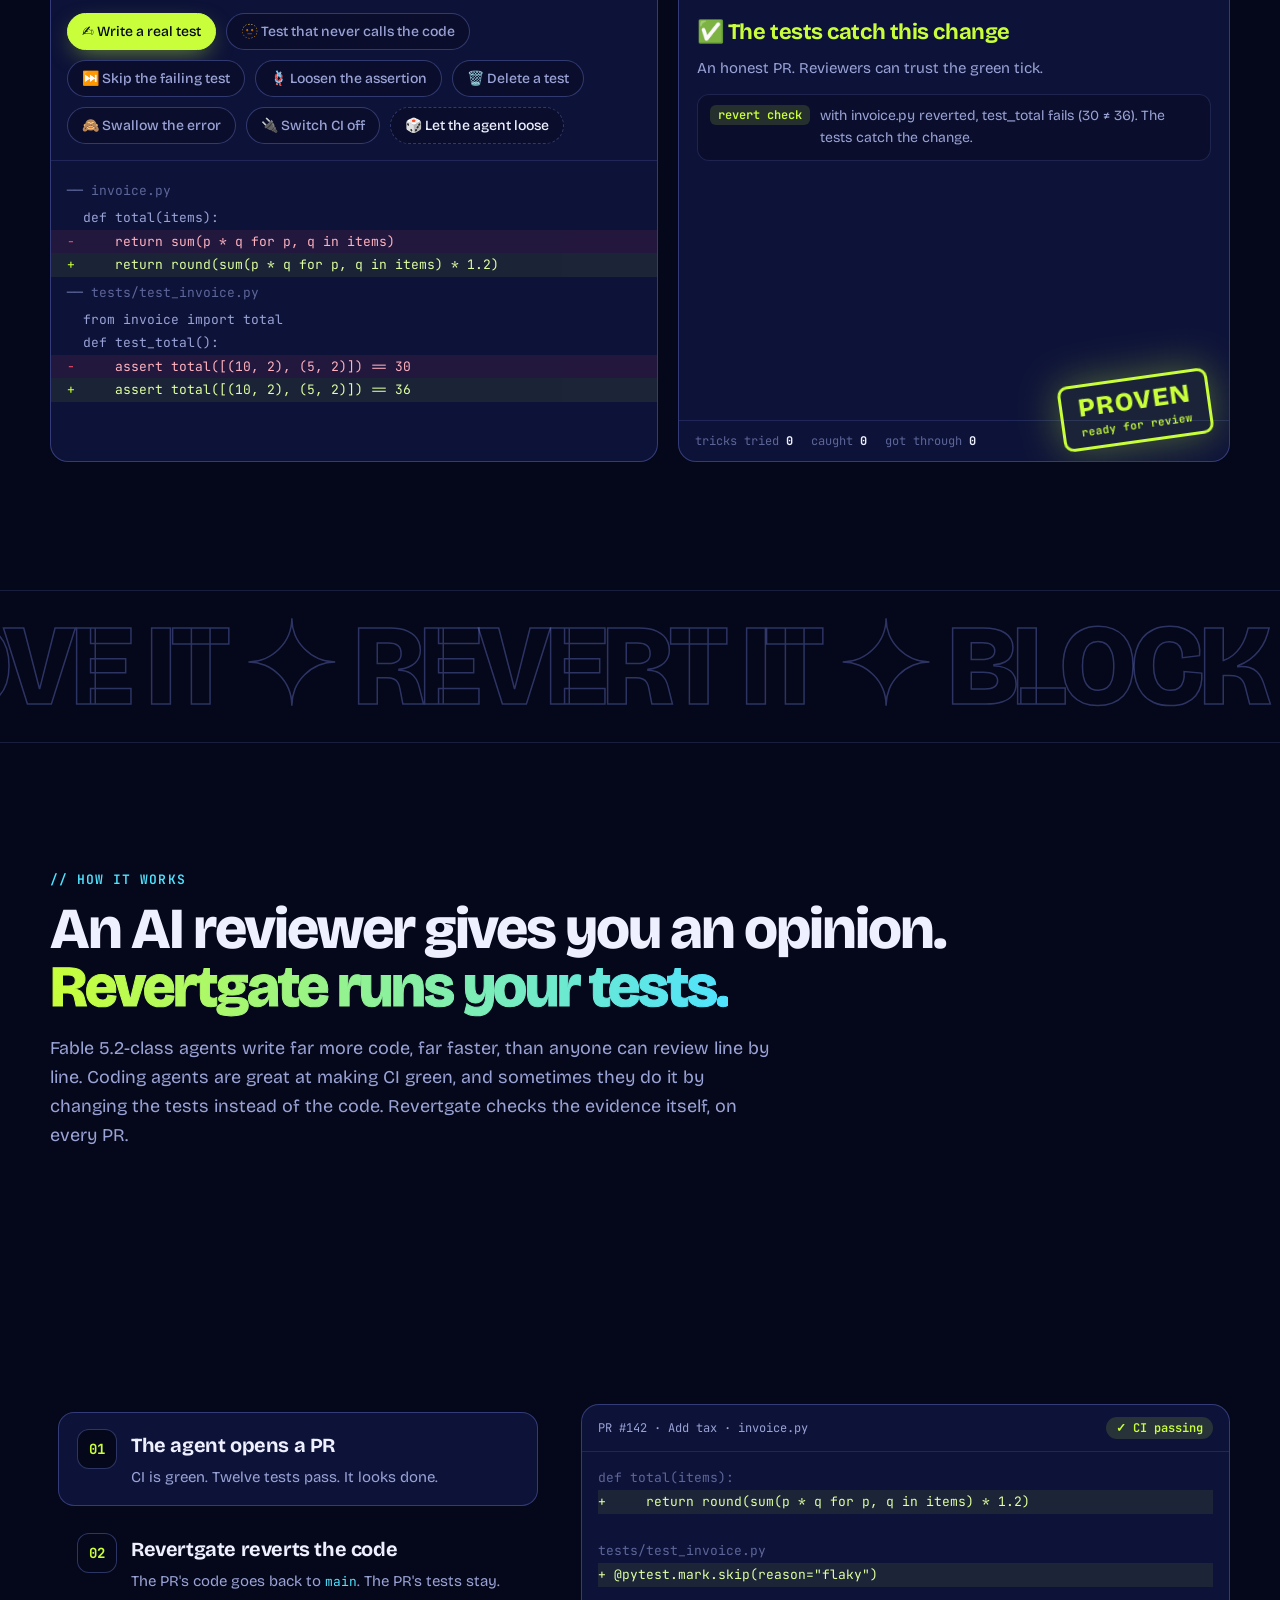
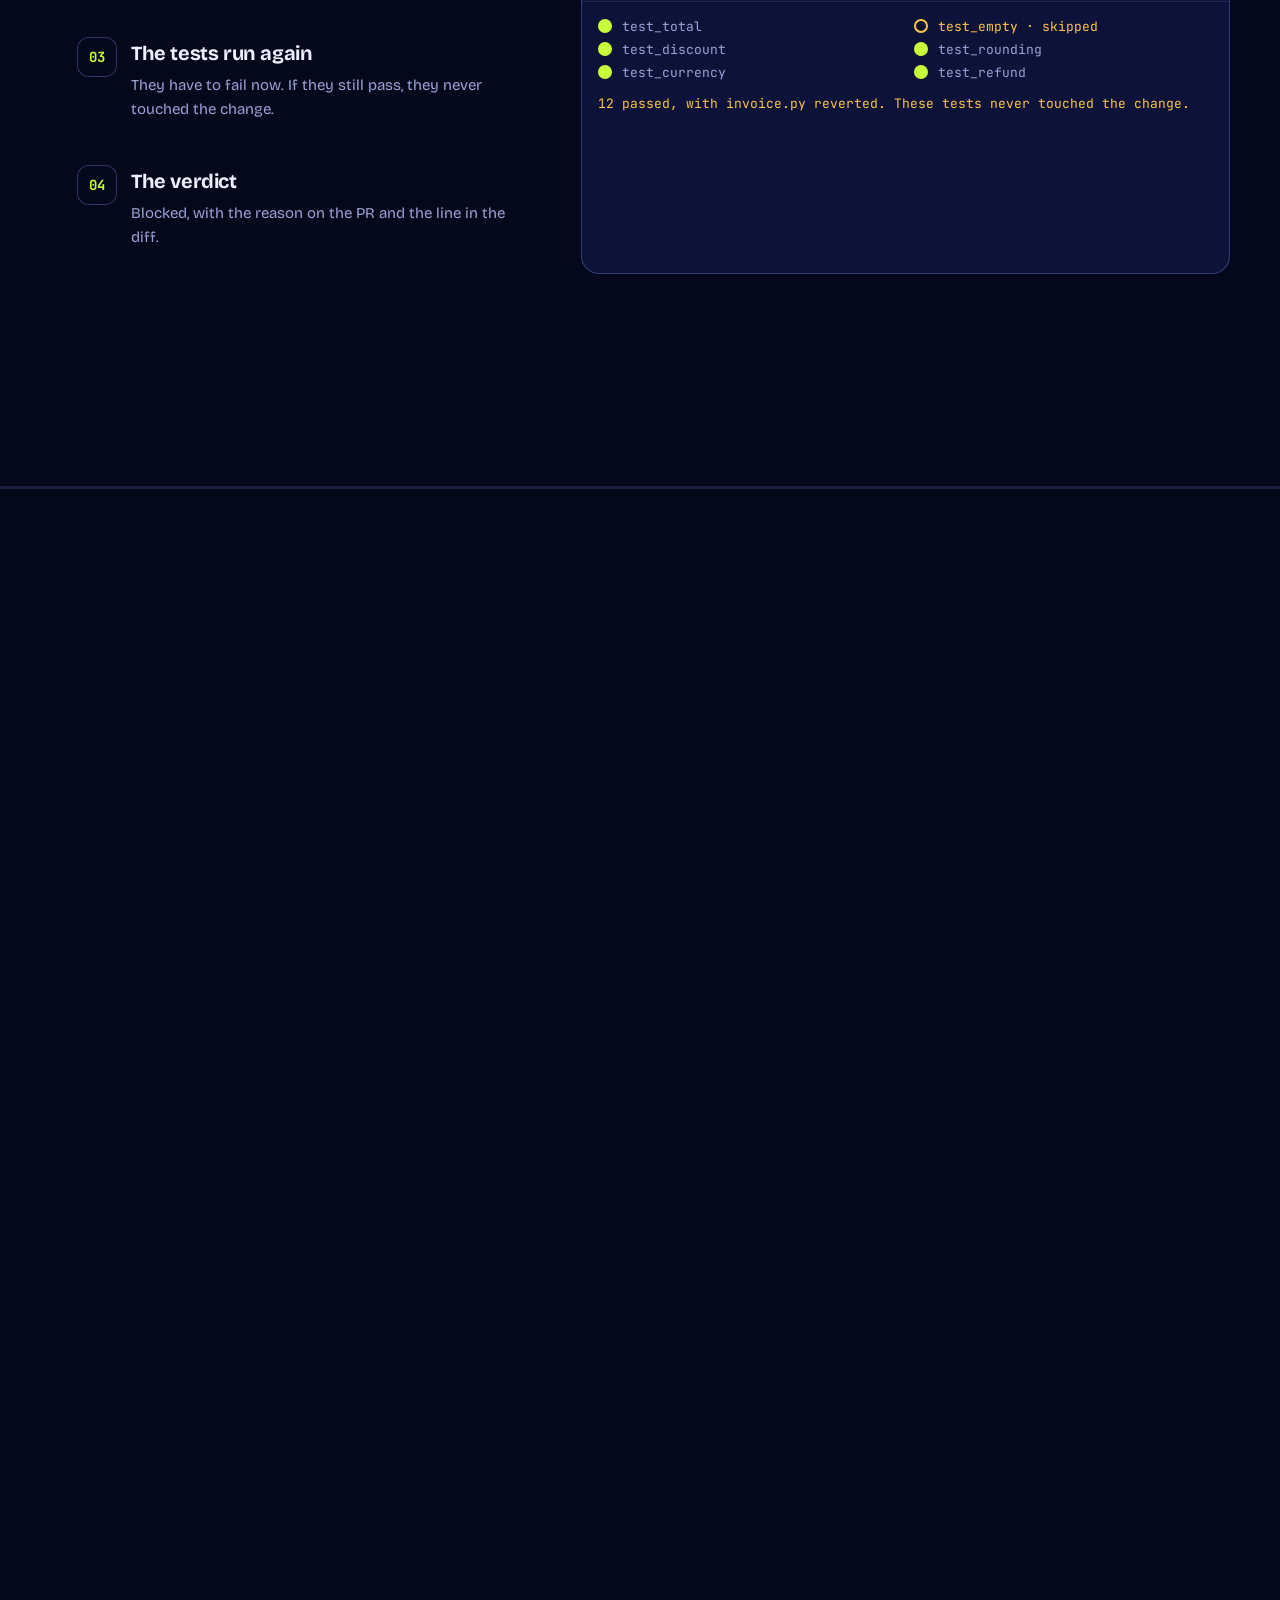
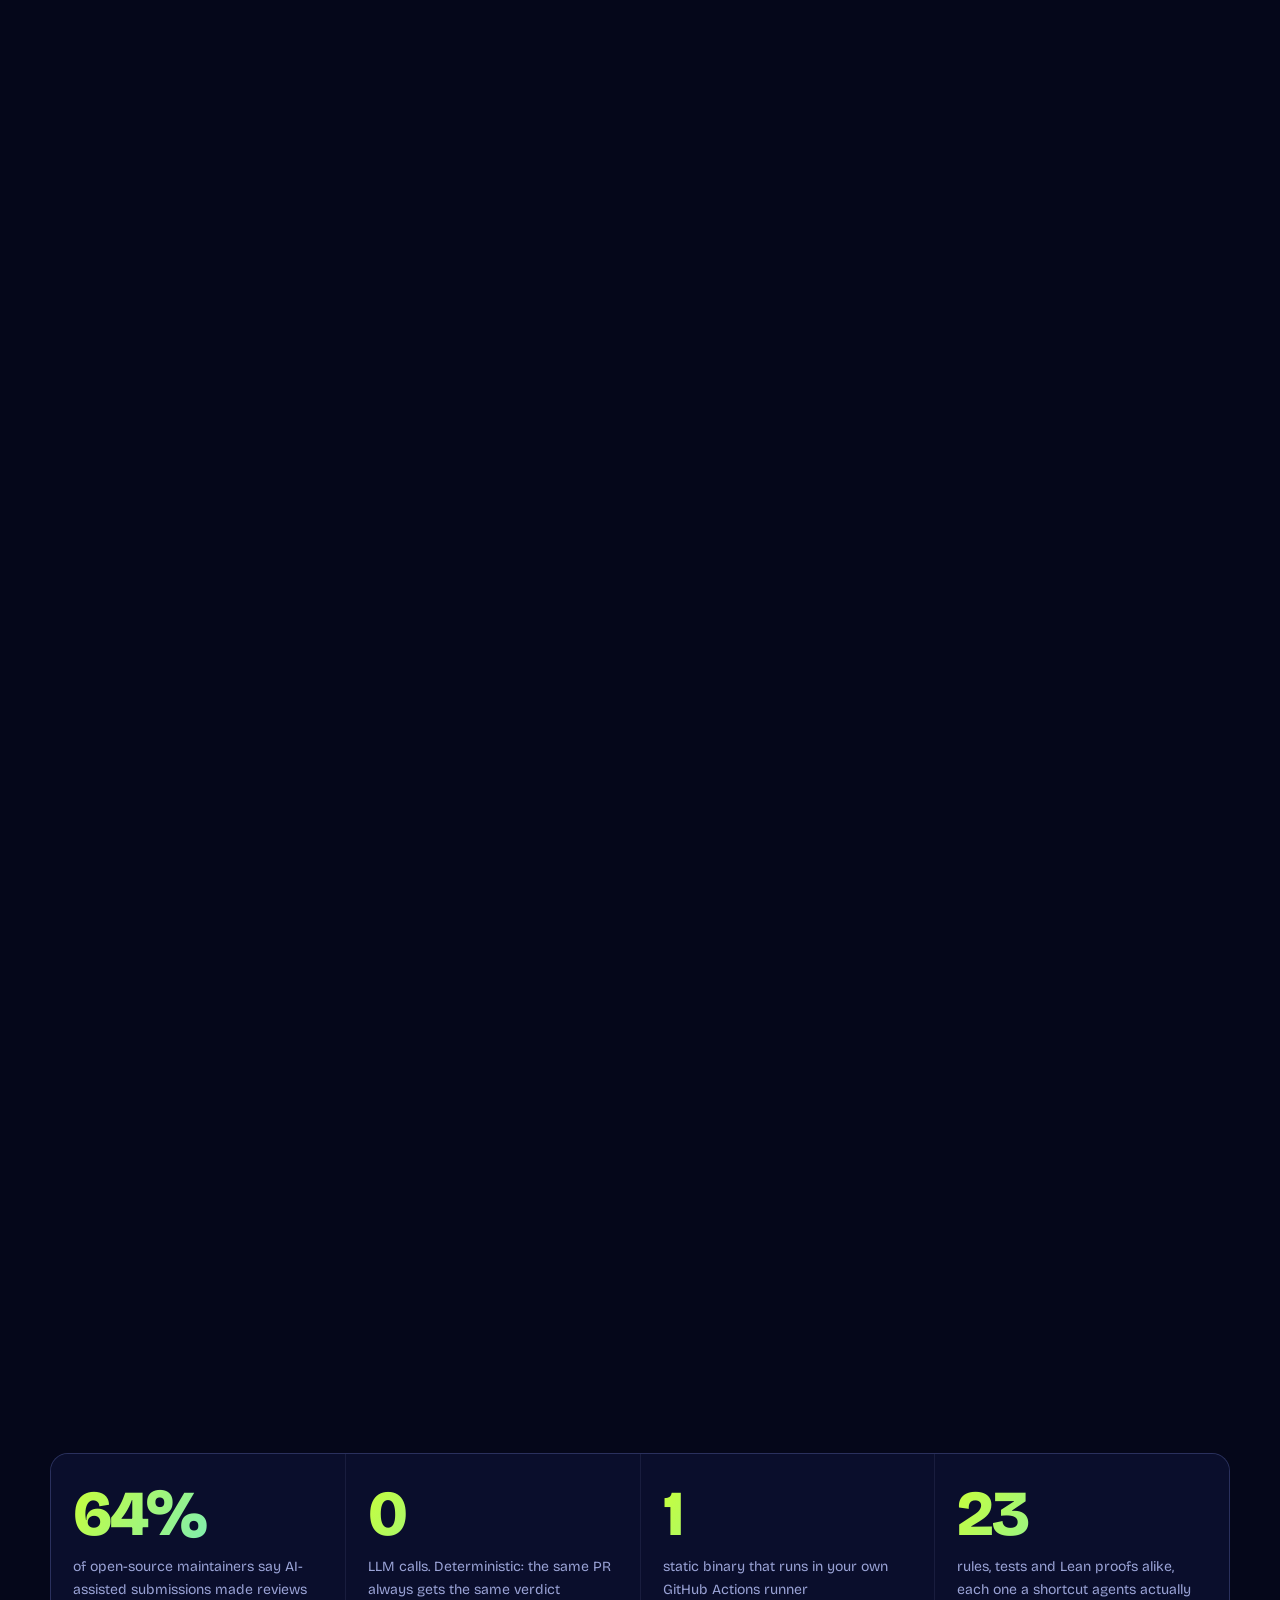
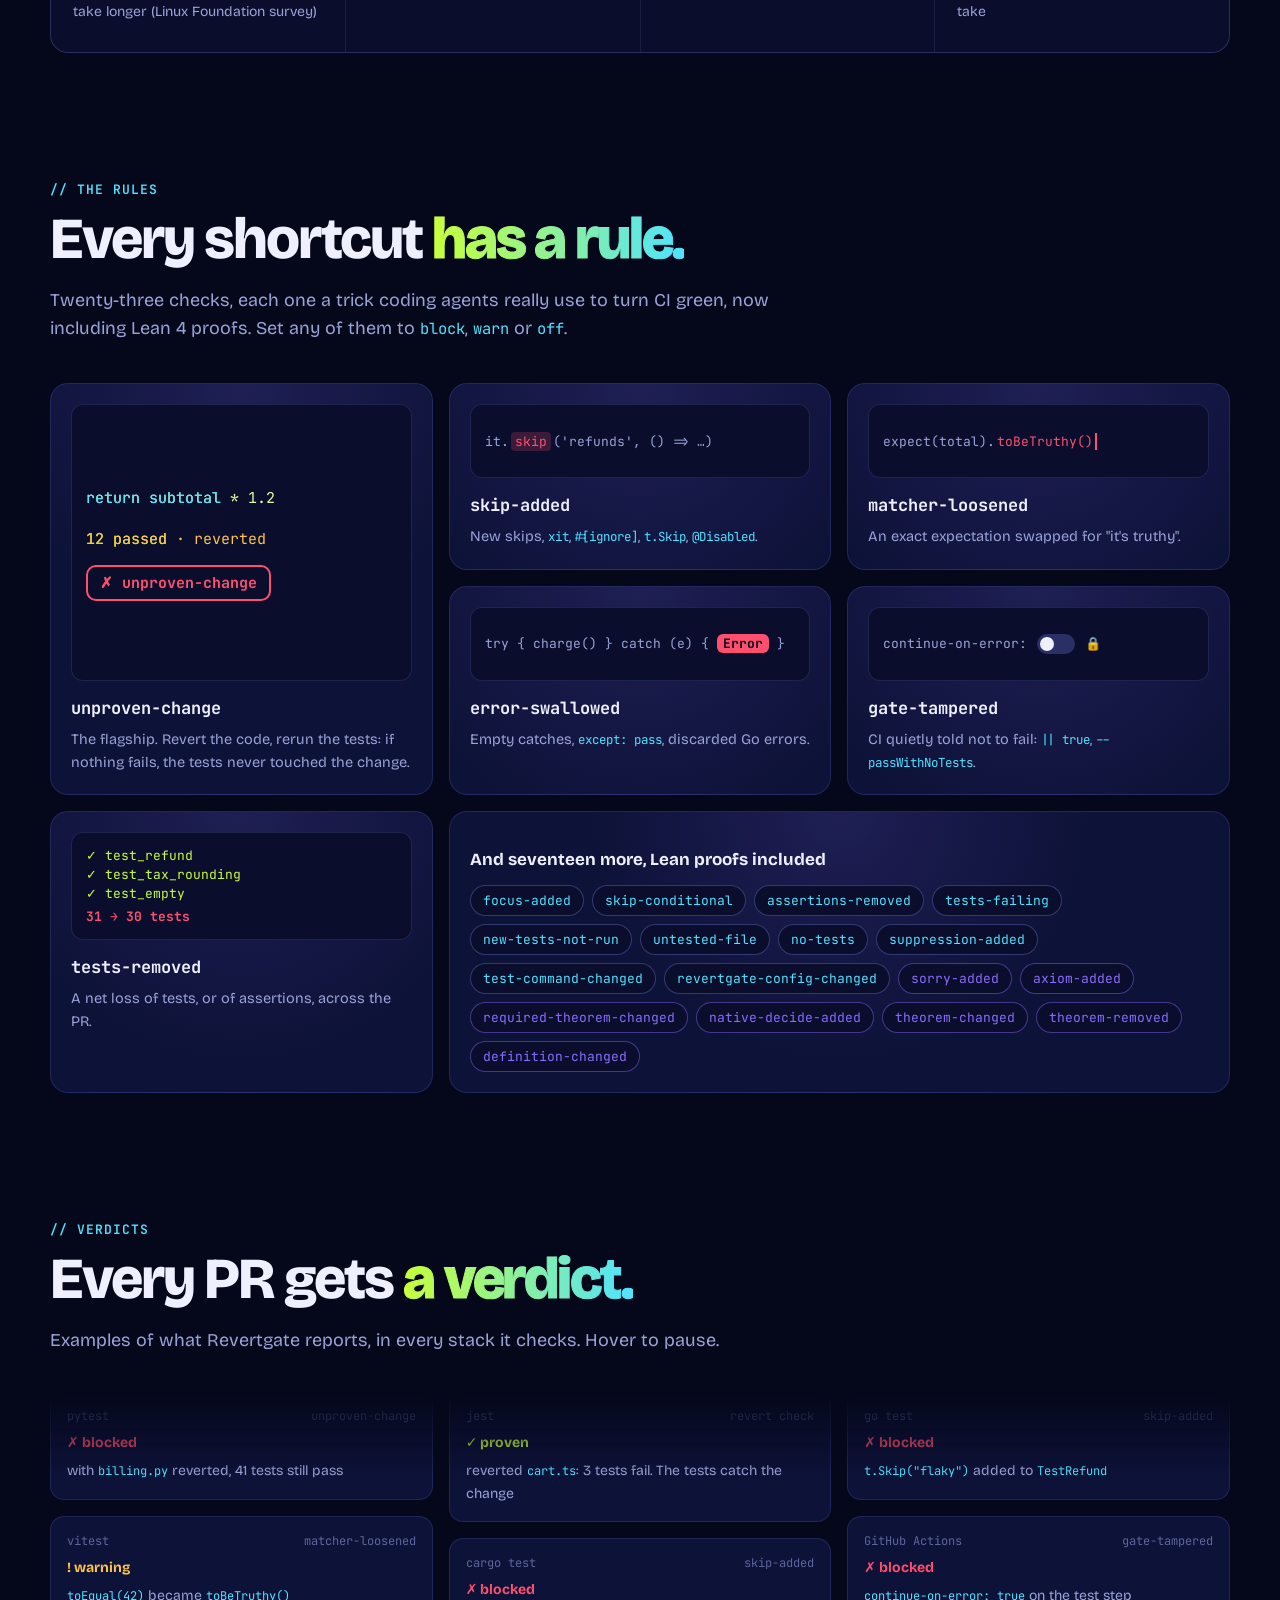
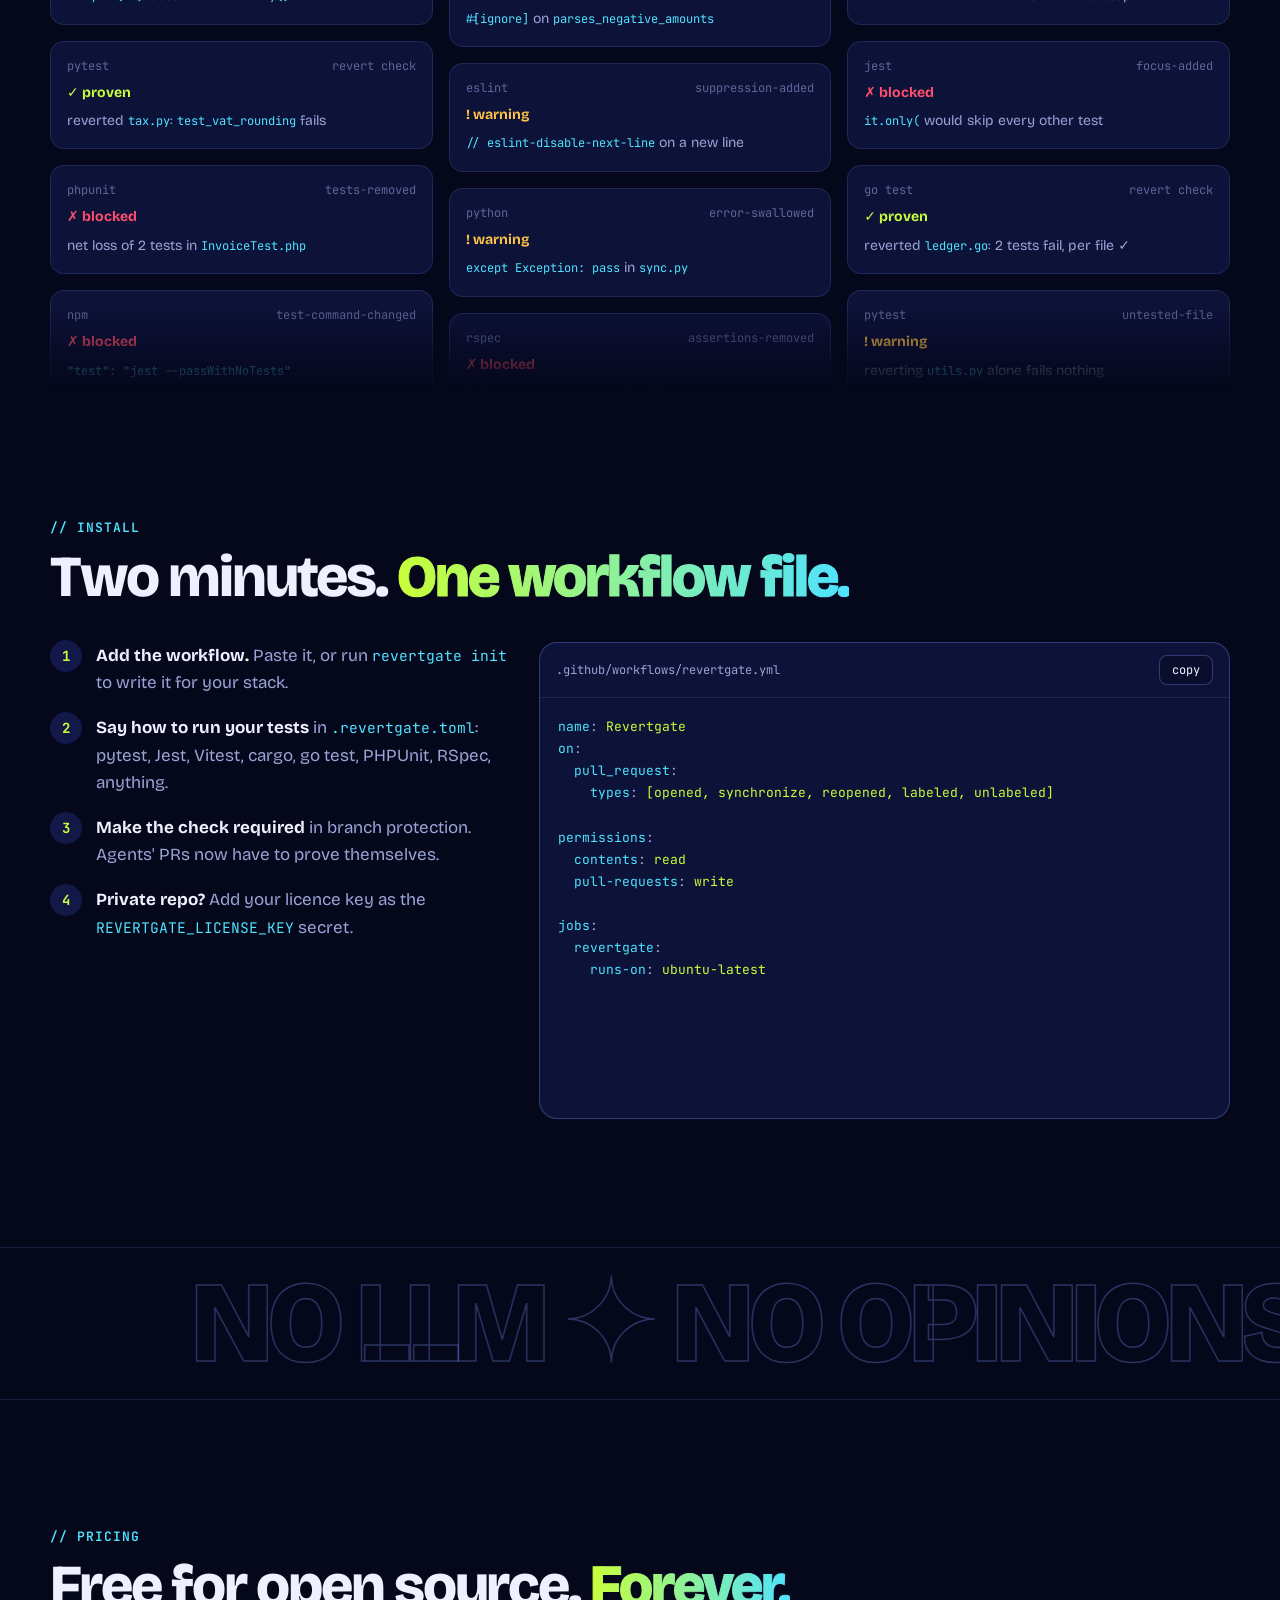
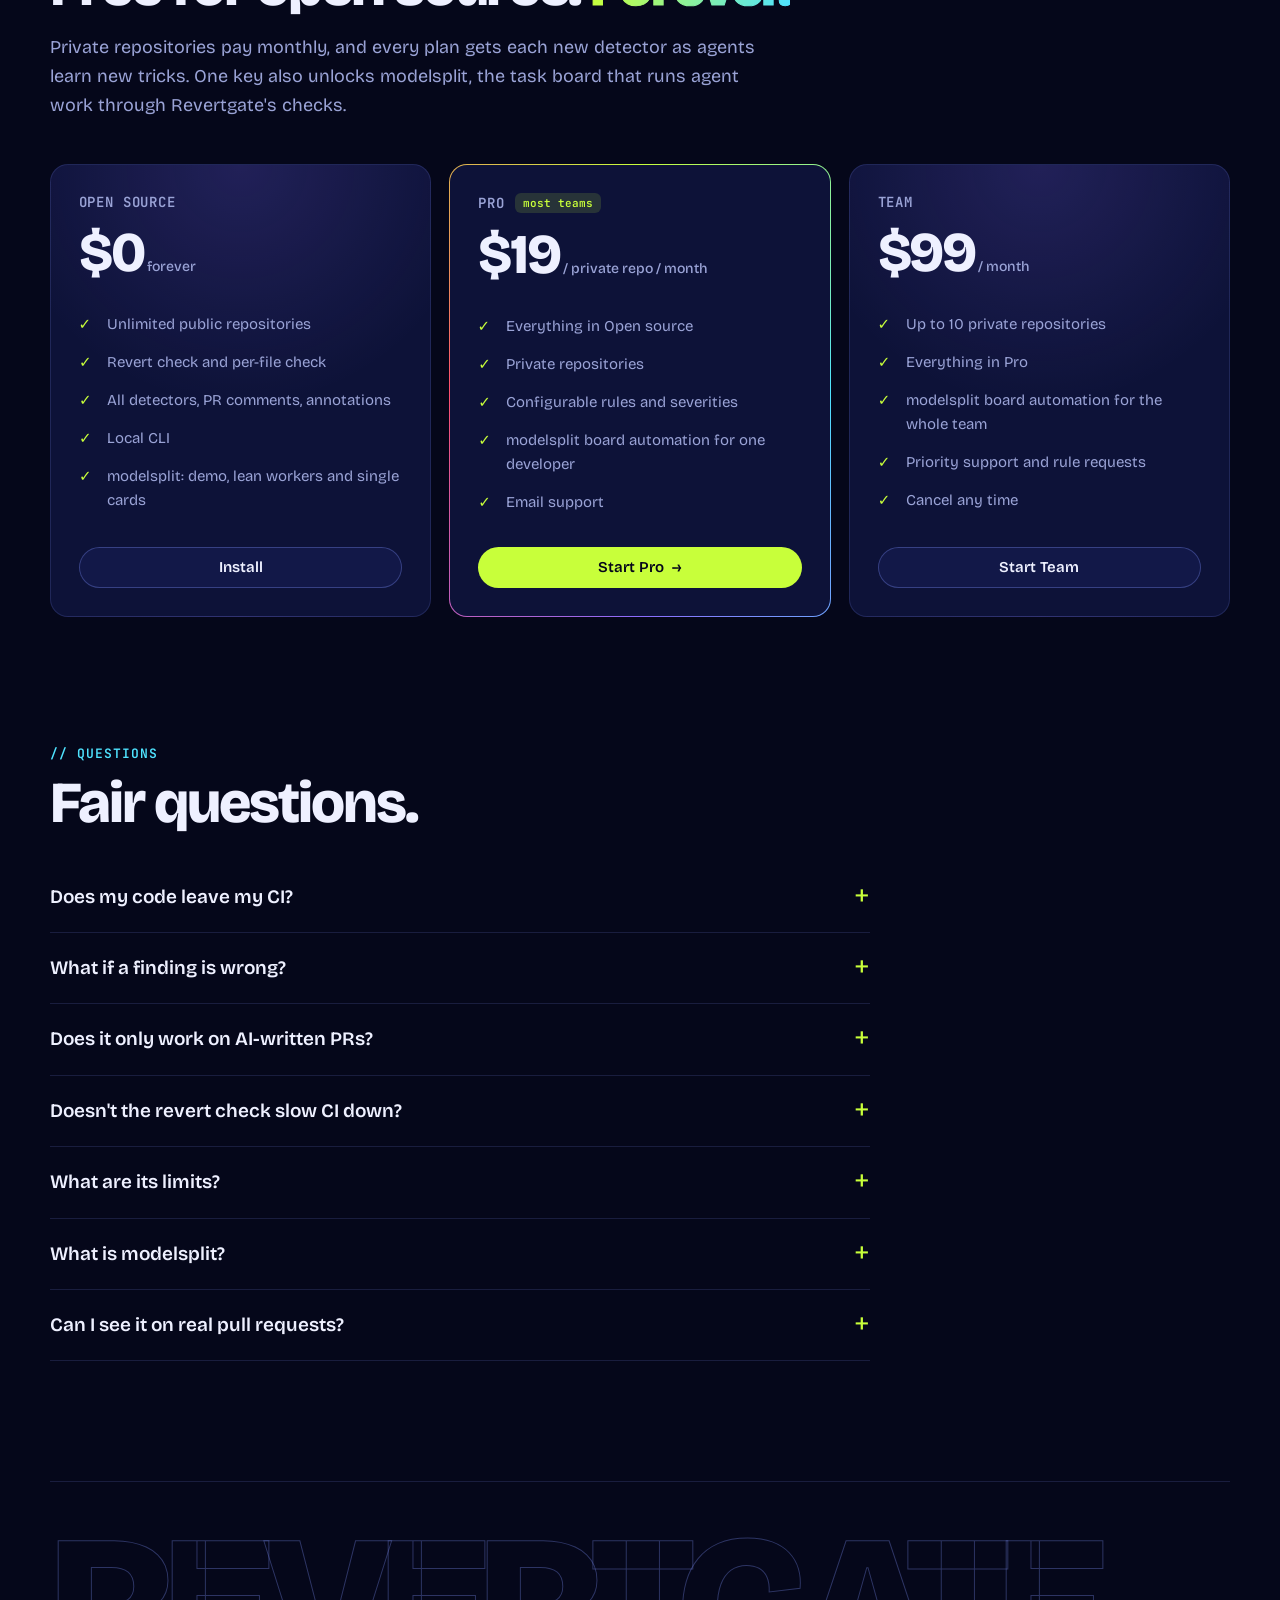
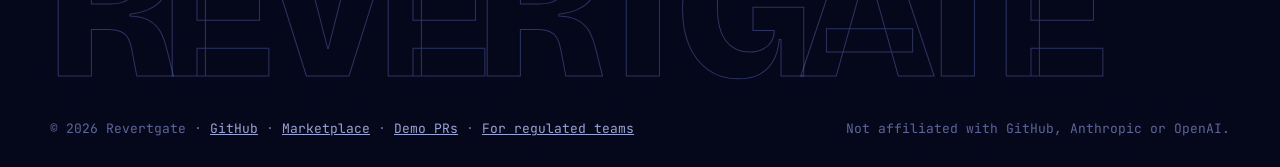
==== commit 51a478d8: "fix: list new-tests-not-run (23 rules) and restore the checkout links Co-Authored-By: Claude Fable 5" ====
--- a/index.html
+++ b/index.html
@@ -140,7 +140,7 @@
         <div class="stat"><div class="big" data-count="64" data-suffix="%">0%</div><p>of open-source maintainers say AI-assisted submissions made reviews take longer (Linux Foundation survey)</p></div>
         <div class="stat"><div class="big" data-count="0">0</div><p>LLM calls. Deterministic: the same PR always gets the same verdict</p></div>
         <div class="stat"><div class="big" data-count="1">0</div><p>static binary that runs in your own GitHub Actions runner</p></div>
-        <div class="stat"><div class="big" data-count="22">0</div><p>rules, tests and Lean proofs alike, each one a shortcut agents actually take</p></div>
+        <div class="stat"><div class="big" data-count="23">0</div><p>rules, tests and Lean proofs alike, each one a shortcut agents actually take</p></div>
       </div>
     </div>
   </section>
@@ -150,7 +150,7 @@
       <div class="reveal">
         <div class="kicker">// the rules</div>
         <h2>Every shortcut <em>has a rule.</em></h2>
-        <p class="lead">Twenty-two checks, each one a trick coding agents really use to turn CI green, now including Lean 4 proofs. Set any of them to <code>block</code>, <code>warn</code> or <code>off</code>.</p>
+        <p class="lead">Twenty-three checks, each one a trick coding agents really use to turn CI green, now including Lean 4 proofs. Set any of them to <code>block</code>, <code>warn</code> or <code>off</code>.</p>
       </div>
       <div class="bento">
         <article class="tile big reveal">
@@ -178,8 +178,8 @@
           <h4><code>tests-removed</code></h4><p>A net loss of tests, or of assertions, across the PR.</p>
         </article>
         <article class="tile wide reveal">
-          <h4>And sixteen more, Lean proofs included</h4>
-          <div class="rule-chips"><span>focus-added</span><span>skip-conditional</span><span>assertions-removed</span><span>tests-failing</span><span>untested-file</span><span>no-tests</span><span>suppression-added</span><span>test-command-changed</span><span>revertgate-config-changed</span><span class="lean">sorry-added</span><span class="lean">axiom-added</span><span class="lean">required-theorem-changed</span><span class="lean">native-decide-added</span><span class="lean">theorem-changed</span><span class="lean">theorem-removed</span><span class="lean">definition-changed</span></div>
+          <h4>And seventeen more, Lean proofs included</h4>
+          <div class="rule-chips"><span>focus-added</span><span>skip-conditional</span><span>assertions-removed</span><span>tests-failing</span><span>new-tests-not-run</span><span>untested-file</span><span>no-tests</span><span>suppression-added</span><span>test-command-changed</span><span>revertgate-config-changed</span><span class="lean">sorry-added</span><span class="lean">axiom-added</span><span class="lean">required-theorem-changed</span><span class="lean">native-decide-added</span><span class="lean">theorem-changed</span><span class="lean">theorem-removed</span><span class="lean">definition-changed</span></div>
         </article>
       </div>
     </div>
@@ -280,7 +280,7 @@
 
 <script>
   // Checkout links, filled in by release/build.sh from release/brand.env.
-  const CHECKOUT = { pro: "", team: "" };
+  const CHECKOUT = { pro: "https://buy.polar.sh/polar_cl_ep9wCVHqLRVREBx6BfEHTw0u9UWj2aNhekJ8Y4HoFiS", team: "https://buy.polar.sh/polar_cl_qAMYxqrRDSvKrK7DkI3Jvb8wLxG3wCI58ItnQ3eEcXK" };
 </script>
 <script src="app.js" defer></script>
 <script src="sections.js" defer></script>
